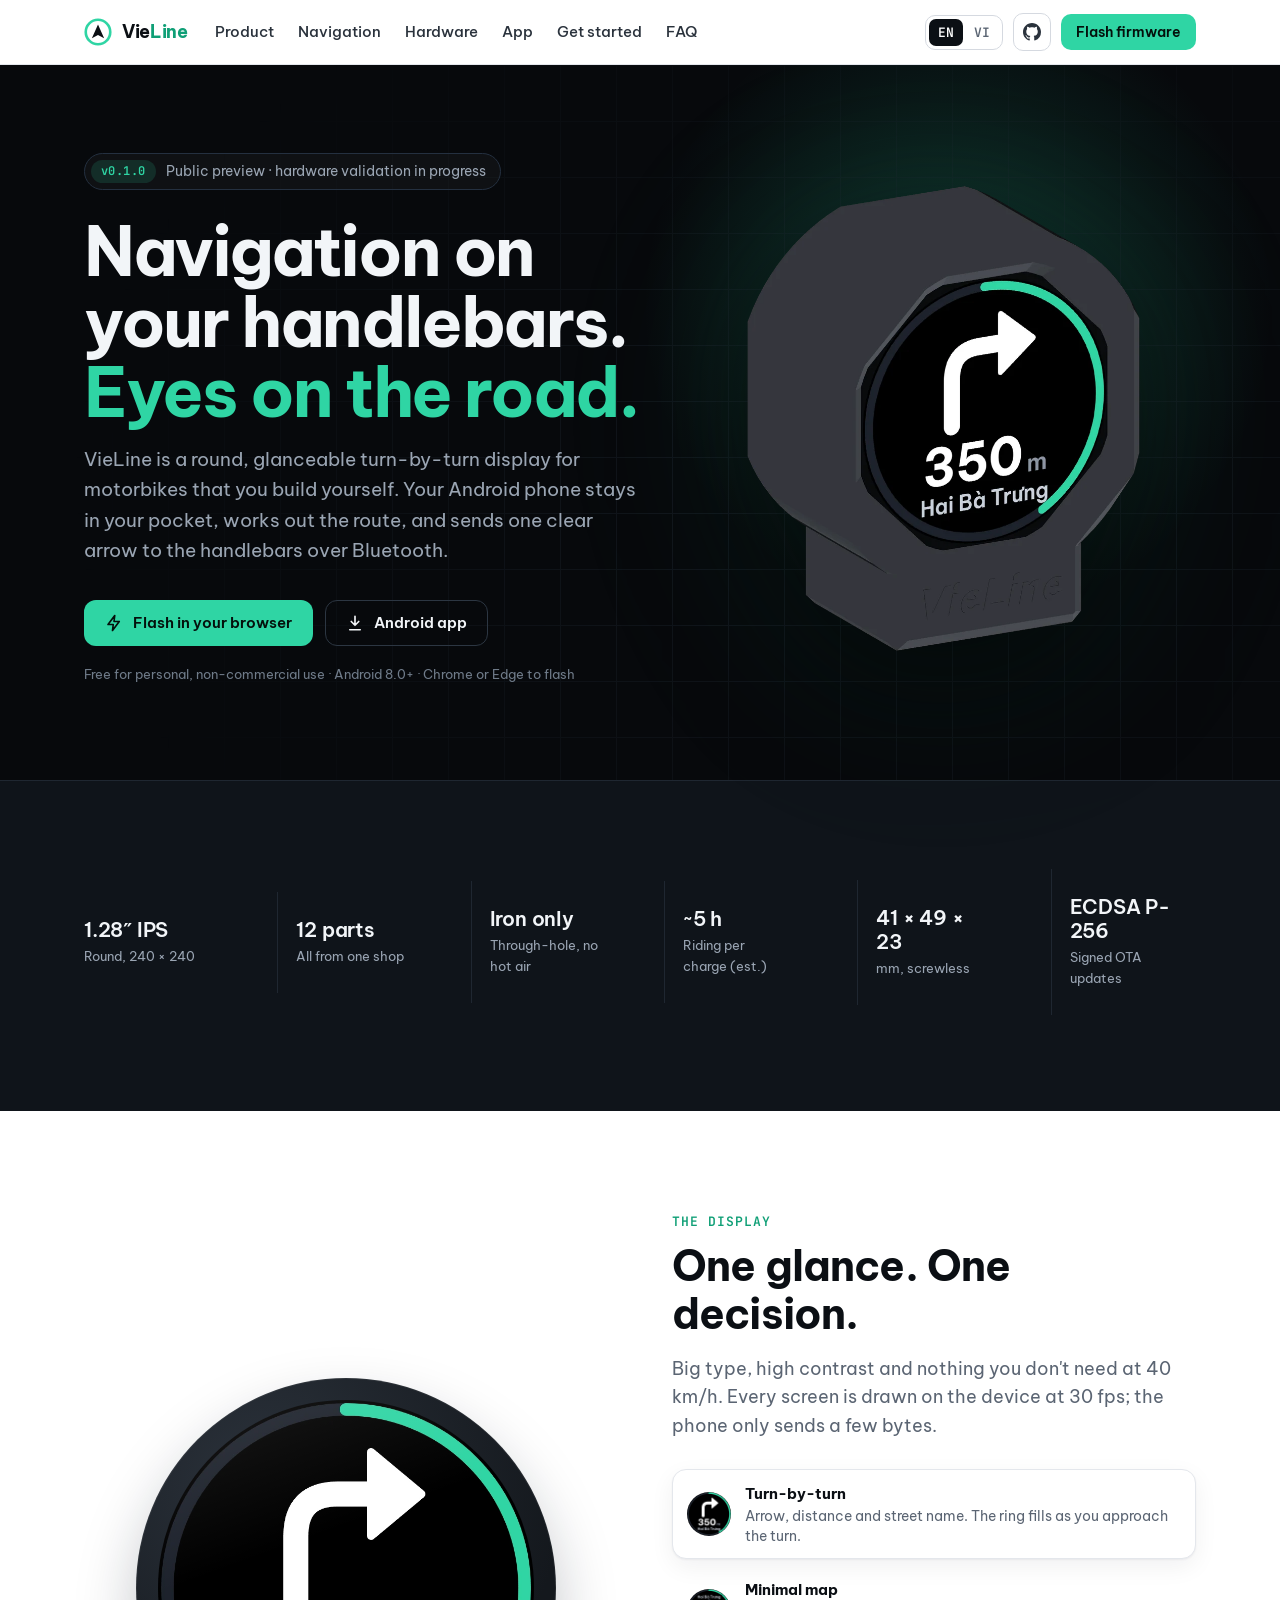
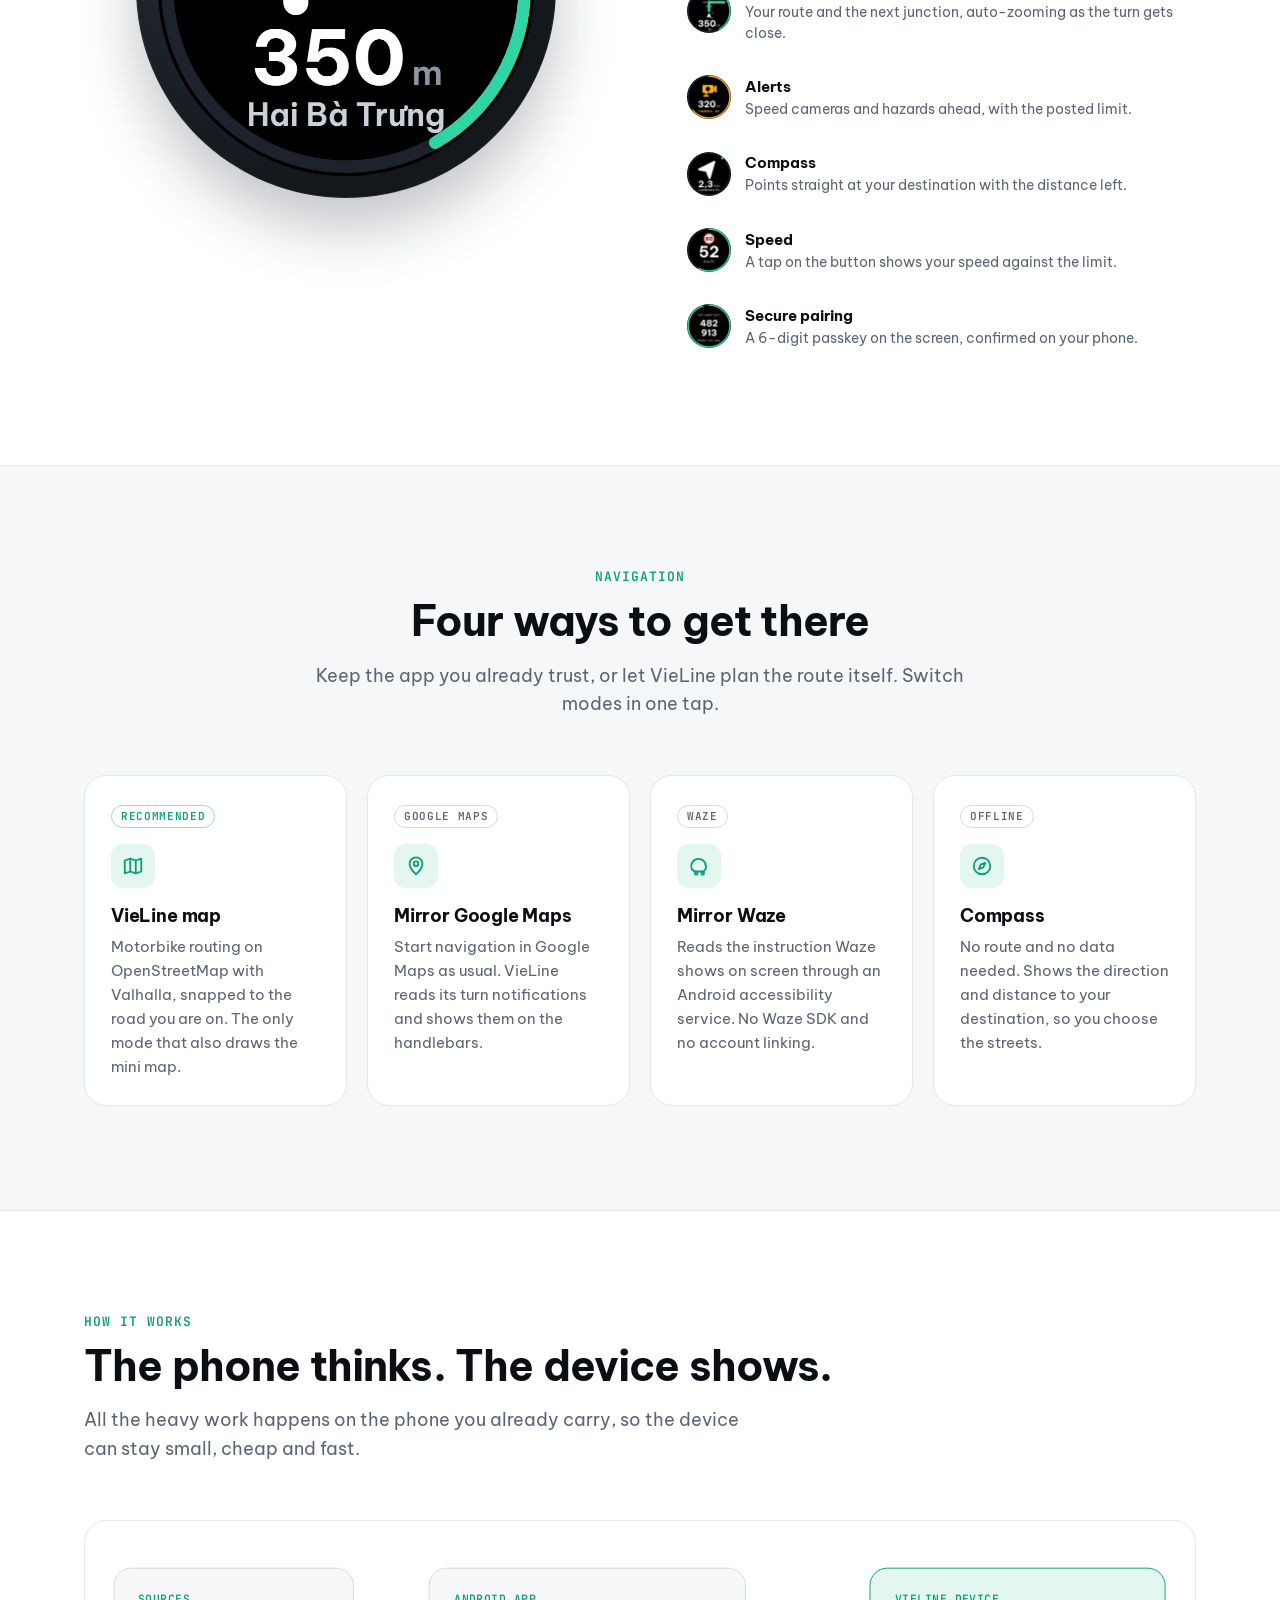
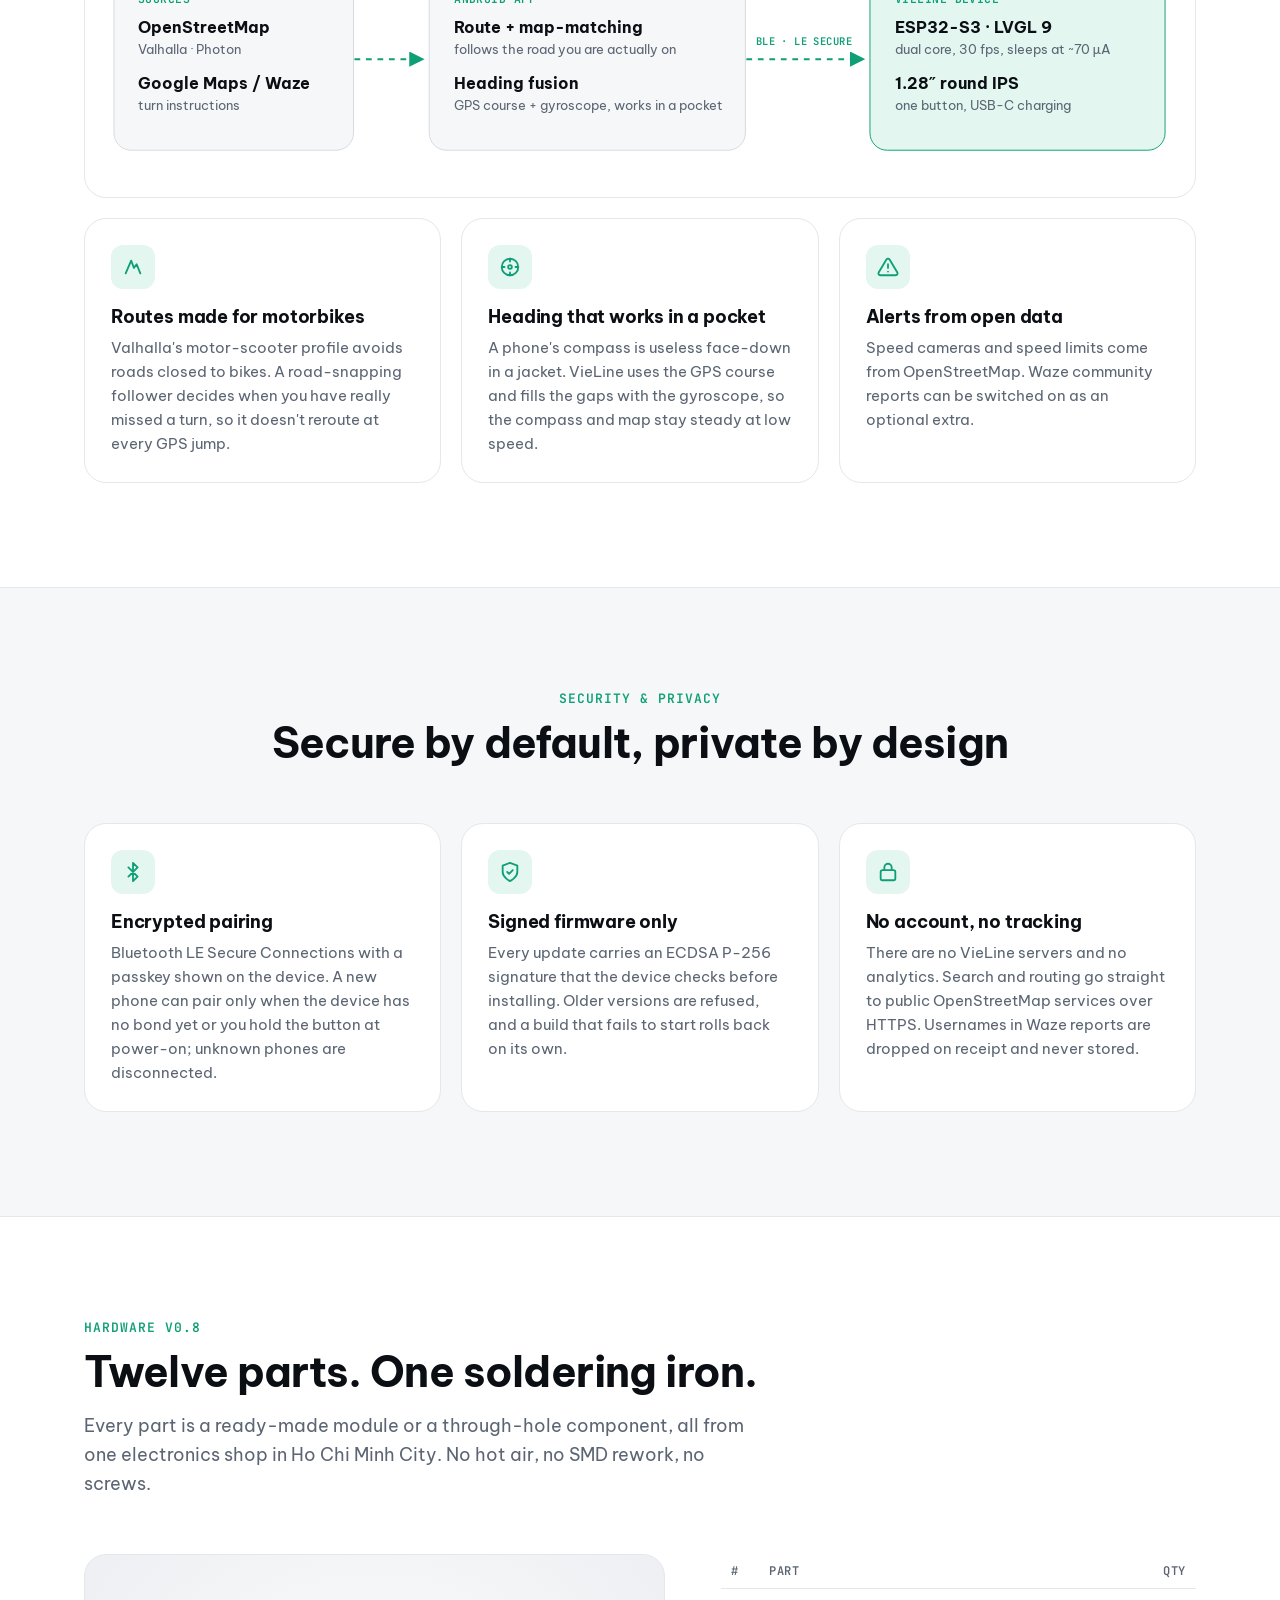
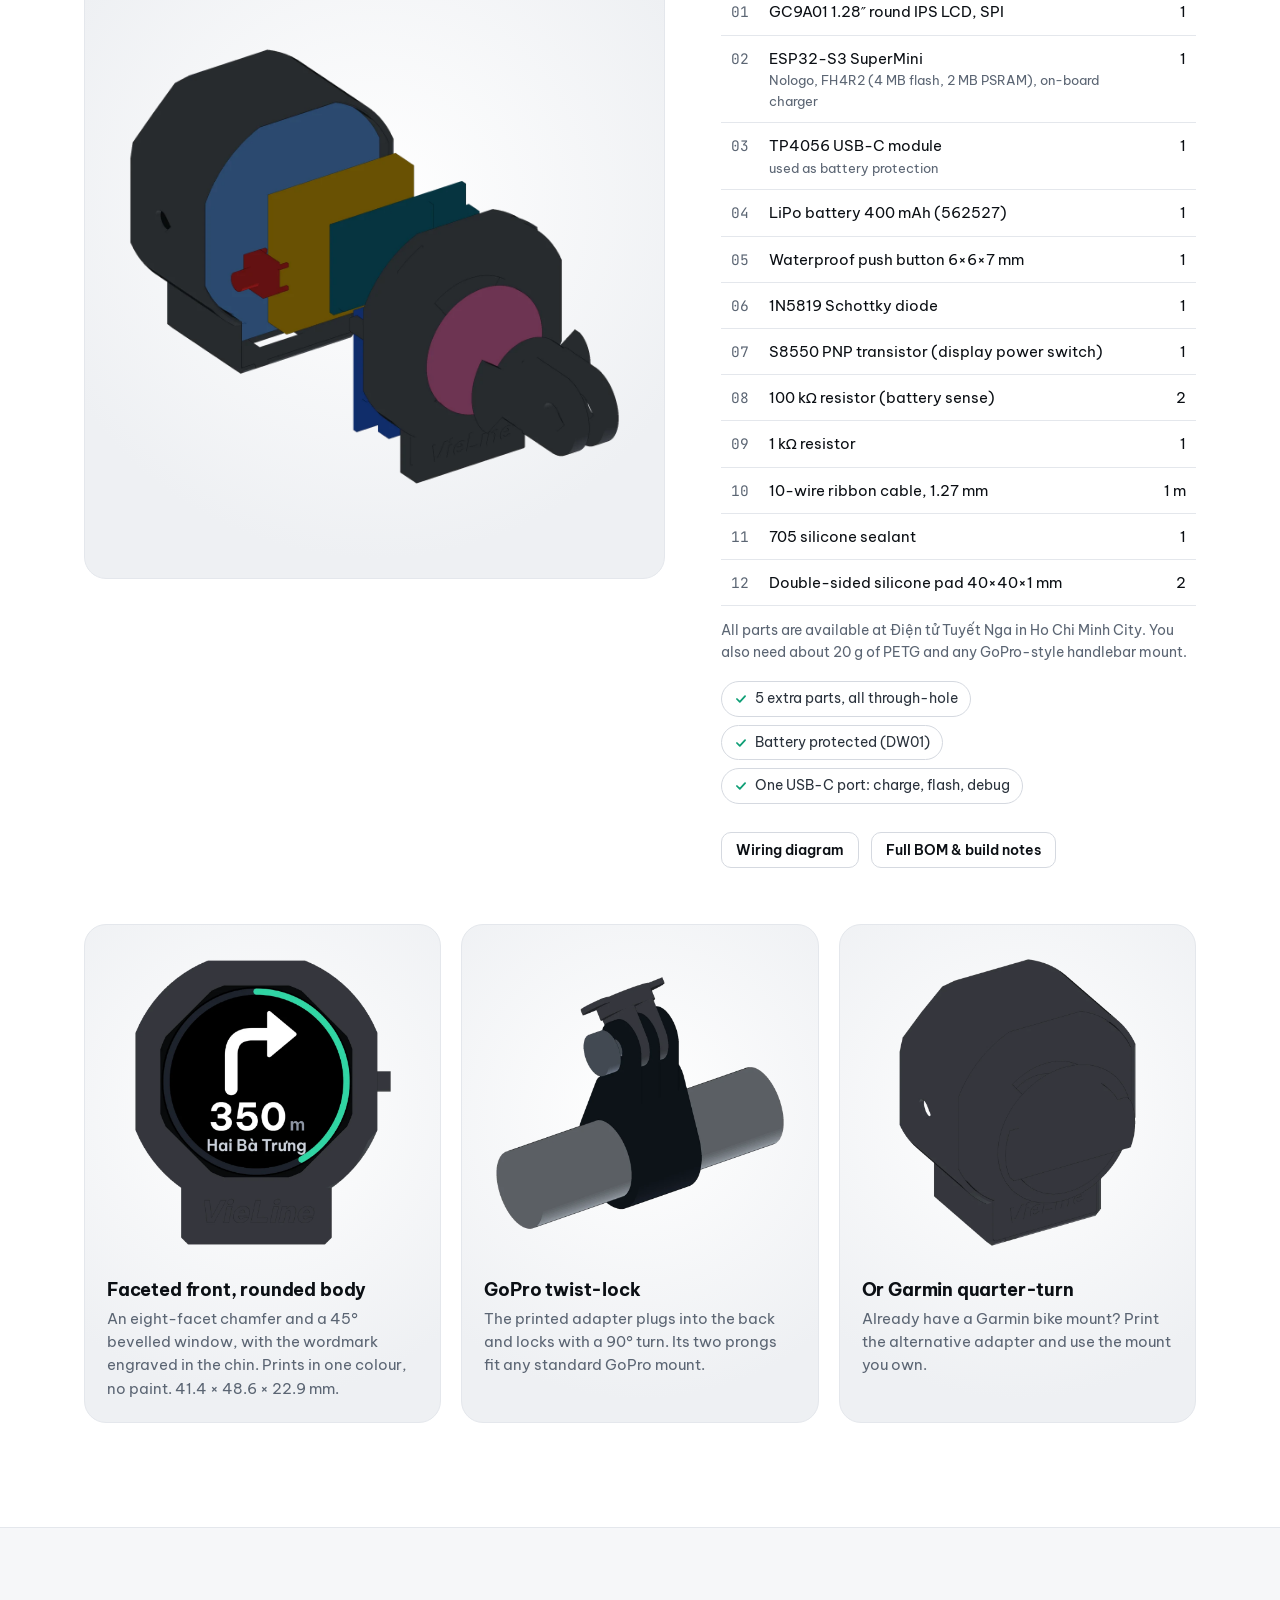
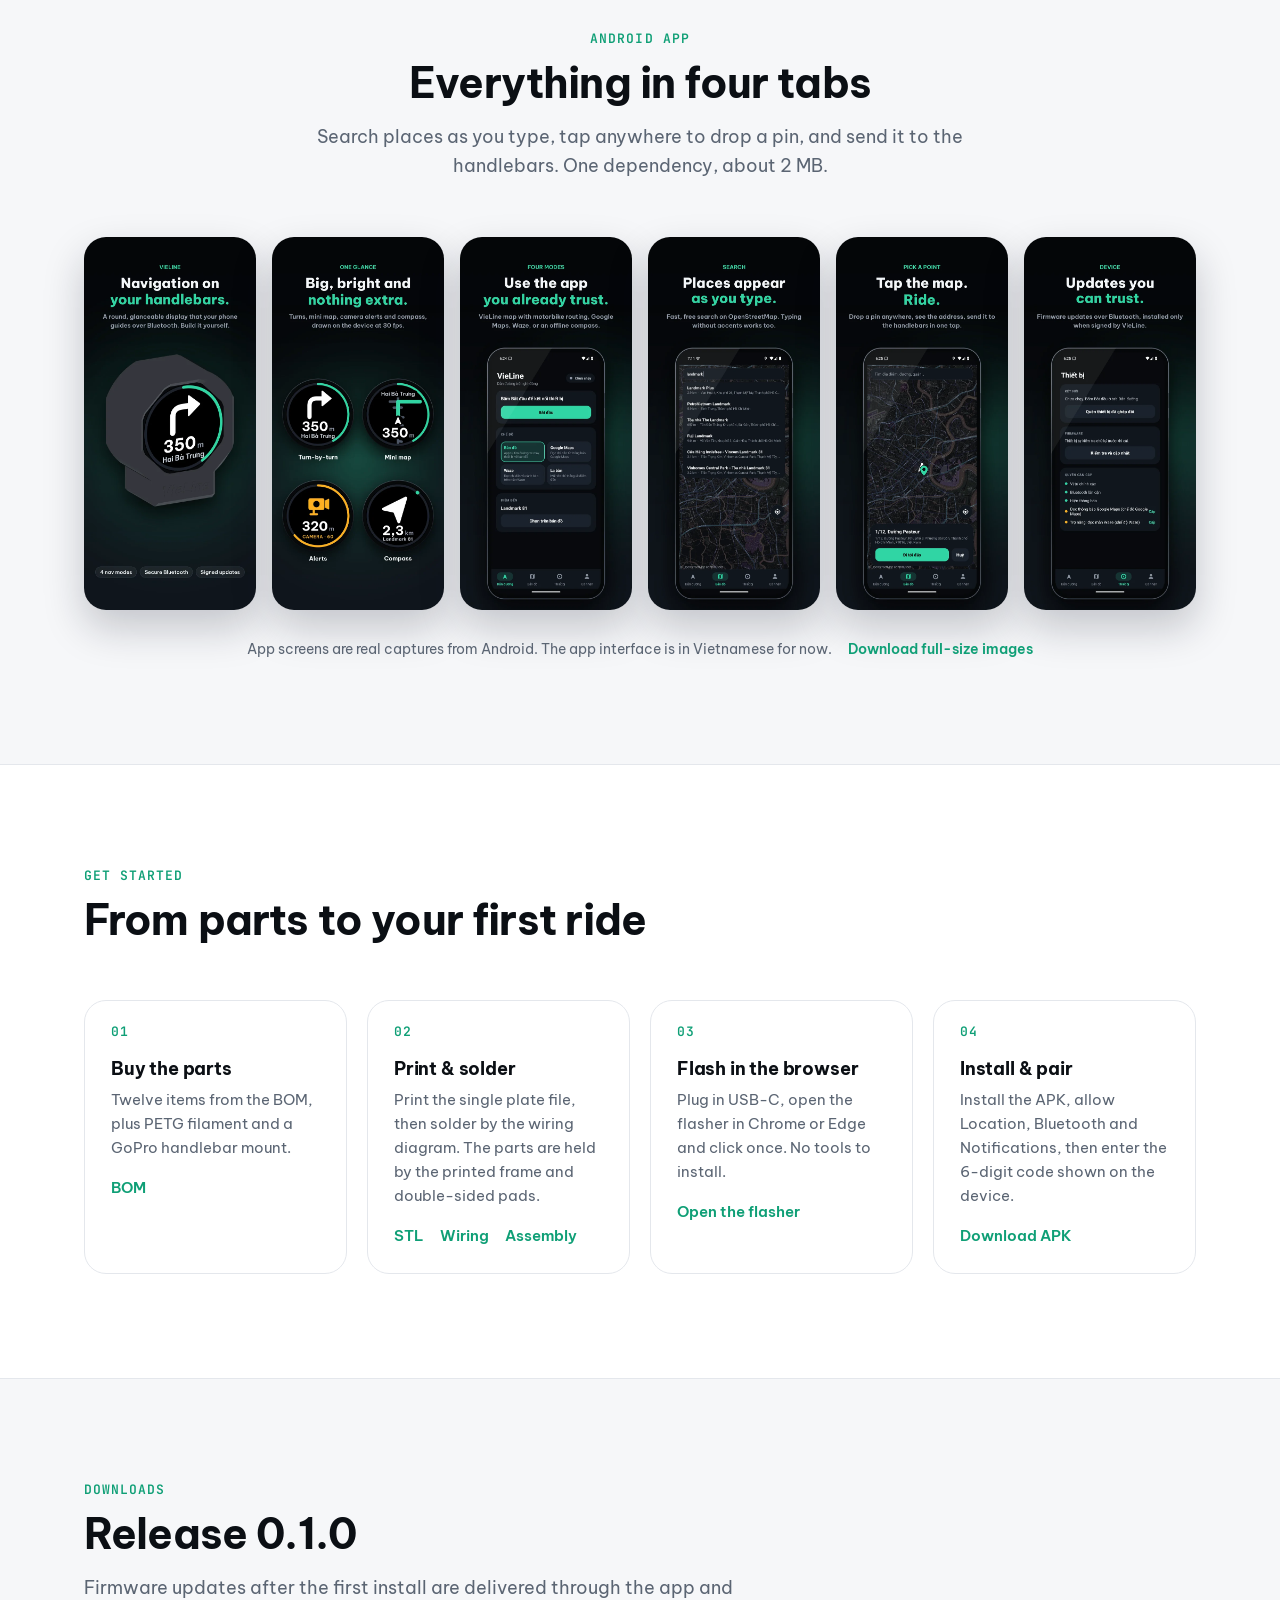
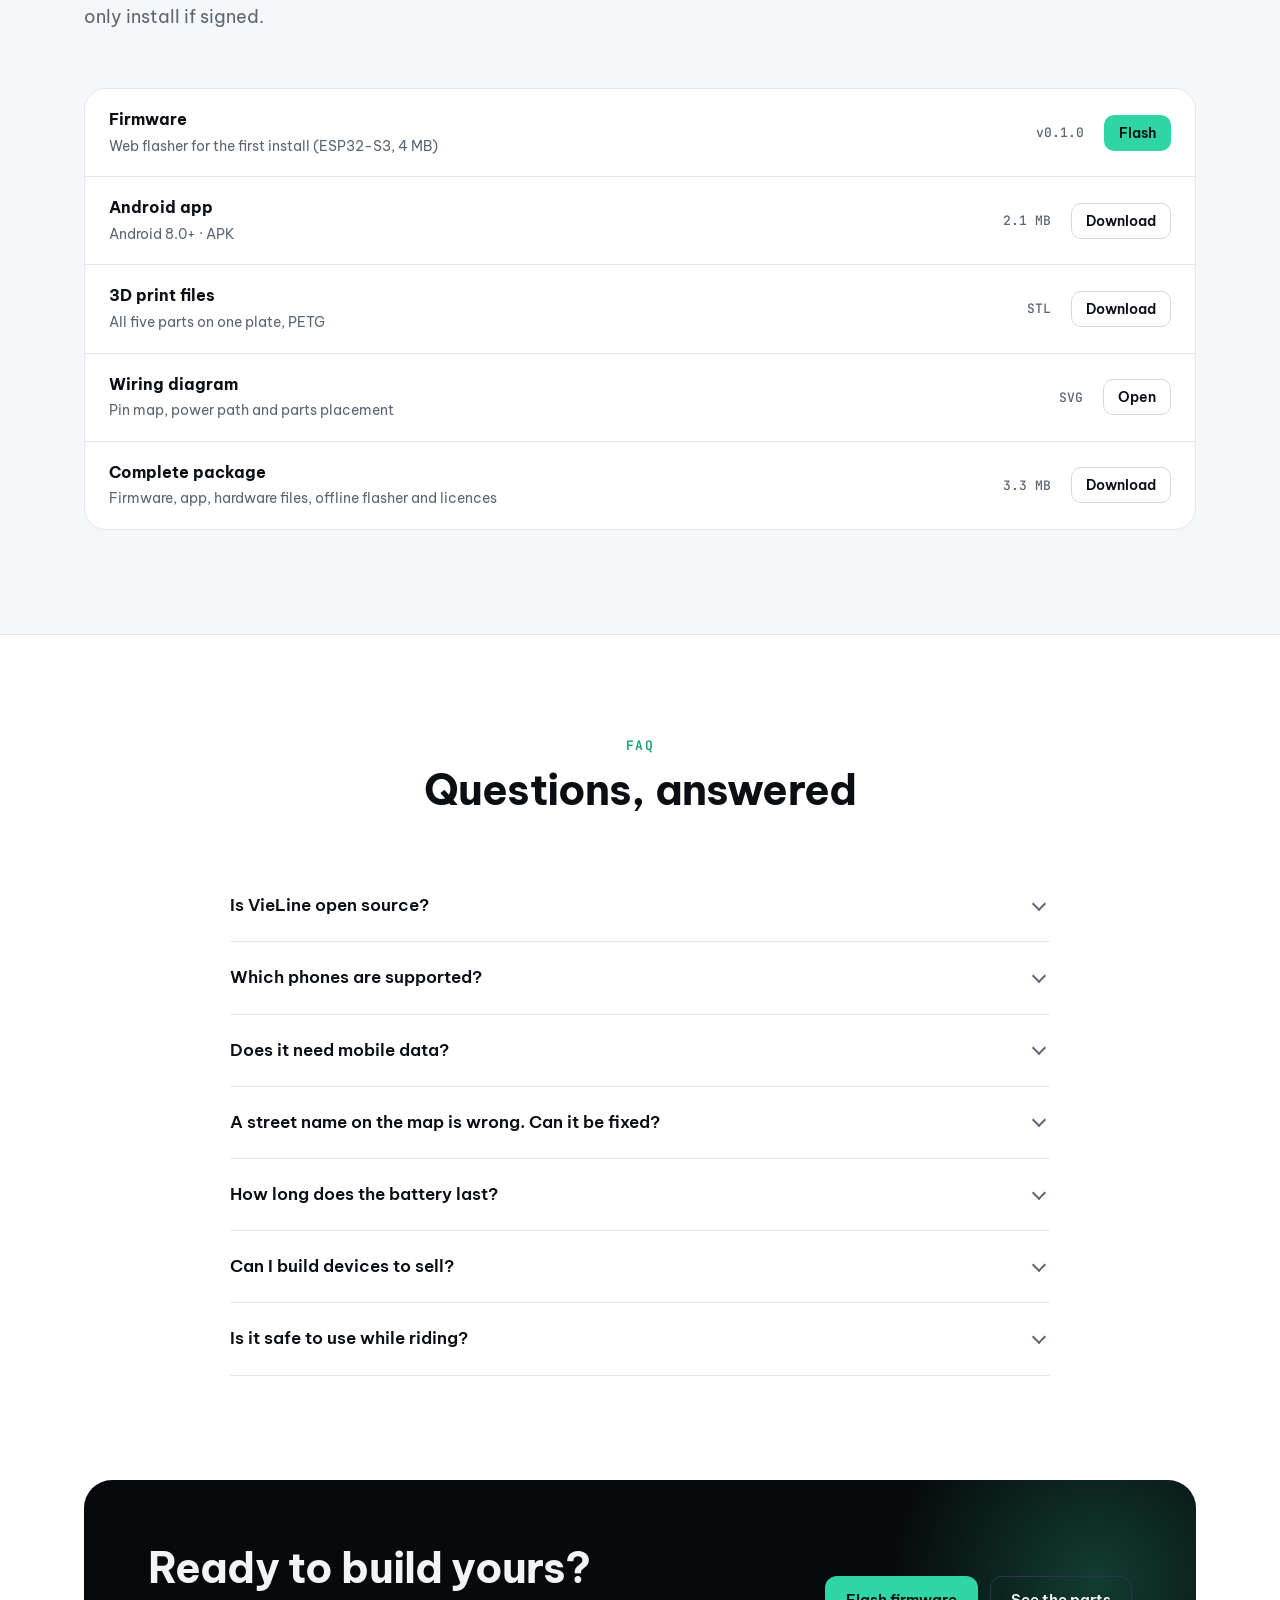
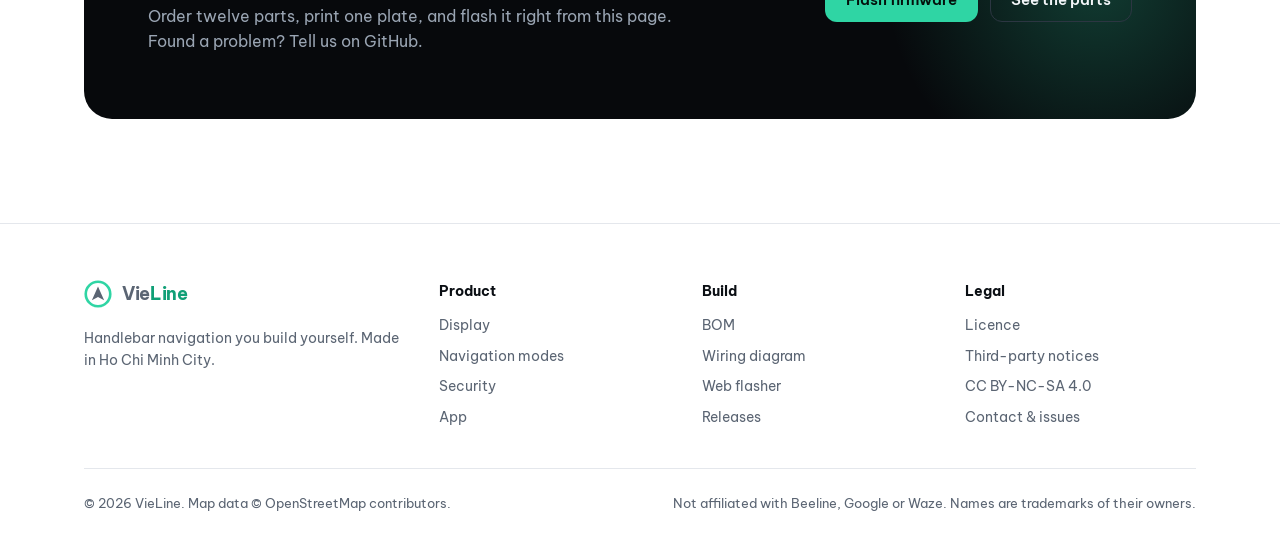
==== index.html @ 0d3ddbc6 "VieLine v0.1.0: project site, web flasher and hardware docs Bilingual (EN/VI) GitHub Pages site, ESP" ====
<!doctype html>
<html lang="en" data-lang="en" class="no-js">
<head>
<meta charset="utf-8">
<meta name="viewport" content="width=device-width, initial-scale=1">
<title>VieLine · Handlebar navigation you build yourself</title>
<meta name="description" content="A round, glanceable turn-by-turn display for motorbikes. Build it from 12 parts, flash it from your browser, pair it with Android.">
<meta name="vl-title-en" content="VieLine · Handlebar navigation you build yourself">
<meta name="vl-title-vi" content="VieLine · Thiết bị dẫn đường gắn ghi-đông tự làm">
<meta name="vl-desc-en" content="A round, glanceable turn-by-turn display for motorbikes. Build it from 12 parts, flash it from your browser, pair it with Android.">
<meta name="vl-desc-vi" content="Màn hình dẫn đường tròn gắn ghi-đông xe máy. Tự làm từ 12 linh kiện, nạp firmware ngay trên trình duyệt, kết nối điện thoại Android.">
<meta name="theme-color" content="#07090c">
<meta property="og:type" content="website">
<meta property="og:title" content="VieLine · Handlebar navigation you build yourself">
<meta property="og:description" content="A round, glanceable turn-by-turn display for motorbikes. 12 parts, browser flashing, Android app.">
<meta property="og:image" content="https://h2n07.github.io/VieLine/assets/img/og.png">
<meta property="og:url" content="https://h2n07.github.io/VieLine/">
<meta name="twitter:card" content="summary_large_image">
<link rel="icon" href="assets/favicon.svg" type="image/svg+xml">
<link rel="preconnect" href="https://fonts.googleapis.com">
<link rel="preconnect" href="https://fonts.gstatic.com" crossorigin>
<link href="https://fonts.googleapis.com/css2?family=Be+Vietnam+Pro:wght@400;500;600;700&family=JetBrains+Mono:wght@500;600&display=swap" rel="stylesheet">
<link rel="stylesheet" href="assets/site.css">
<script>
  // chọn ngôn ngữ trước khi vẽ trang: ?lang= → lựa chọn đã lưu → ngôn ngữ trình duyệt
  (function () {
    var l = new URLSearchParams(location.search).get('lang');
    try { l = l || localStorage.getItem('vl-lang'); } catch (e) {}
    l = l || ((navigator.languages || [navigator.language || 'en'])[0].toLowerCase().indexOf('vi') === 0 ? 'vi' : 'en');
    if (l !== 'vi') l = 'en';
    document.documentElement.dataset.lang = l; document.documentElement.lang = l;
  })();
</script>
</head>
<body>

<header class="nav">
  <div class="wrap">
    <a class="logo" href="#top" aria-label="VieLine">
      <svg viewBox="0 0 32 32" aria-hidden="true"><circle cx="16" cy="16" r="14" fill="none" stroke="#2fd5a4" stroke-width="3"/><path d="M16 7.5 23 23l-7-3.6L9 23z" fill="currentColor"/></svg>
      <span>Vie<b>Line</b></span>
    </a>
    <nav class="nav-links" aria-label="Main">
      <a href="#screens"><span data-l="en">Product</span><span data-l="vi">Sản phẩm</span></a>
      <a href="#modes"><span data-l="en">Navigation</span><span data-l="vi">Dẫn đường</span></a>
      <a href="#hardware"><span data-l="en">Hardware</span><span data-l="vi">Phần cứng</span></a>
      <a href="#app">App</a>
      <a href="#start"><span data-l="en">Get started</span><span data-l="vi">Bắt đầu</span></a>
      <a href="#faq">FAQ</a>
    </nav>
    <div class="nav-right">
      <div class="lang" role="group" aria-label="Language / Ngôn ngữ">
        <button type="button" data-set="en" aria-pressed="true">EN</button>
        <button type="button" data-set="vi" aria-pressed="false">VI</button>
      </div>
      <a class="icon-btn" href="https://github.com/h2n07/VieLine" aria-label="GitHub">
        <svg viewBox="0 0 16 16" fill="currentColor" aria-hidden="true"><path d="M8 0C3.58 0 0 3.58 0 8c0 3.54 2.29 6.53 5.47 7.59.4.07.55-.17.55-.38 0-.19-.01-.82-.01-1.49-2.01.37-2.53-.49-2.69-.94-.09-.23-.48-.94-.82-1.13-.28-.15-.68-.52-.01-.53.63-.01 1.08.58 1.23.82.72 1.21 1.87.87 2.33.66.07-.52.28-.87.51-1.07-1.78-.2-3.64-.89-3.64-3.95 0-.87.31-1.59.82-2.15-.08-.2-.36-1.02.08-2.12 0 0 .67-.21 2.2.82.64-.18 1.32-.27 2-.27.68 0 1.36.09 2 .27 1.53-1.04 2.2-.82 2.2-.82.44 1.1.16 1.92.08 2.12.51.56.82 1.27.82 2.15 0 3.07-1.87 3.75-3.65 3.95.29.25.54.73.54 1.48 0 1.07-.01 1.93-.01 2.2 0 .21.15.46.55.38A8.01 8.01 0 0 0 16 8c0-4.42-3.58-8-8-8Z"/></svg>
      </a>
      <a class="btn btn-primary btn-sm" href="flash/"><span data-l="en">Flash firmware</span><span data-l="vi">Nạp firmware</span></a>
    </div>
  </div>
</header>

<main id="top">

<!-- ================= HERO ================= -->
<section class="hero">
  <div class="wrap">
    <div>
      <div class="pill"><b>v0.1.0</b>
        <span data-l="en">Public preview · hardware validation in progress</span>
        <span data-l="vi">Bản xem trước · đang thử trên phần cứng thật</span>
      </div>
      <h1>
        <span data-l="en">Navigation on your handlebars. <em>Eyes on the road.</em></span>
        <span data-l="vi">Dẫn đường trên ghi-đông. <em>Mắt vẫn nhìn đường.</em></span>
      </h1>
      <p class="lede">
        <span data-l="en">VieLine is a round, glanceable turn-by-turn display for motorbikes that you build yourself. Your Android phone stays in your pocket, works out the route, and sends one clear arrow to the handlebars over Bluetooth.</span>
        <span data-l="vi">VieLine là màn hình dẫn đường tròn gắn ghi-đông xe máy mà bạn tự làm được. Điện thoại Android nằm yên trong túi lo phần tìm đường, rồi gửi lên ghi-đông một mũi tên rõ ràng qua Bluetooth.</span>
      </p>
      <div class="cta">
        <a class="btn btn-primary" href="flash/">
          <svg viewBox="0 0 24 24" fill="none" stroke="currentColor" stroke-width="2.2" stroke-linecap="round" stroke-linejoin="round" aria-hidden="true"><path d="M13 2 4 14h7l-1 8 9-12h-7z"/></svg>
          <span data-l="en">Flash in your browser</span><span data-l="vi">Nạp firmware trên trình duyệt</span>
        </a>
        <a class="btn btn-ghost" href="https://github.com/h2n07/VieLine/releases/download/v0.1.0/VieLine-0.1.0.apk">
          <svg viewBox="0 0 24 24" fill="none" stroke="currentColor" stroke-width="2.2" stroke-linecap="round" stroke-linejoin="round" aria-hidden="true"><path d="M12 3v12m0 0-5-5m5 5 5-5M5 21h14"/></svg>
          <span data-l="en">Android app</span><span data-l="vi">Tải app Android</span>
        </a>
      </div>
      <p class="hero-note">
        <span data-l="en">Free for personal, non-commercial use · Android 8.0+ · Chrome or Edge to flash</span>
        <span data-l="vi">Miễn phí cho cá nhân, phi thương mại · Android 8.0 trở lên · Nạp bằng Chrome hoặc Edge</span>
      </p>
    </div>
    <div class="hero-art">
      <img src="assets/img/hero.webp" width="1000" height="1000" alt="VieLine device showing a right-turn arrow, 350 m, Hai Bà Trưng" fetchpriority="high">
    </div>
  </div>
  <div class="stats">
    <div class="wrap">
      <div class="stat"><div class="v">1.28″ IPS</div><div class="k"><span data-l="en">Round, 240 × 240</span><span data-l="vi">Màn tròn 240 × 240</span></div></div>
      <div class="stat"><div class="v"><span data-l="en">12 parts</span><span data-l="vi">12 linh kiện</span></div><div class="k"><span data-l="en">All from one shop</span><span data-l="vi">Mua ở một cửa hàng</span></div></div>
      <div class="stat"><div class="v"><span data-l="en">Iron only</span><span data-l="vi">Chỉ mỏ hàn</span></div><div class="k"><span data-l="en">Through-hole, no hot air</span><span data-l="vi">Linh kiện chân cắm, không khò</span></div></div>
      <div class="stat"><div class="v">~5 h</div><div class="k"><span data-l="en">Riding per charge (est.)</span><span data-l="vi">Mỗi lần sạc (ước tính)</span></div></div>
      <div class="stat"><div class="v">41 × 49 × 23</div><div class="k"><span data-l="en">mm, screwless</span><span data-l="vi">mm, không ốc vít</span></div></div>
      <div class="stat"><div class="v">ECDSA P-256</div><div class="k"><span data-l="en">Signed OTA updates</span><span data-l="vi">Cập nhật OTA có chữ ký</span></div></div>
    </div>
  </div>
</section>

<!-- ================= SCREENS ================= -->
<section class="section" id="screens">
  <div class="wrap tour">
    <div class="screen-stage reveal">
      <img id="screen-img" src="assets/img/screen-turn.webp" width="720" height="720" alt="Turn-by-turn screen">
    </div>
    <div class="reveal">
      <div class="eyebrow"><span data-l="en">The display</span><span data-l="vi">Màn hình</span></div>
      <h2><span data-l="en">One glance. One decision.</span><span data-l="vi">Liếc một lần là đủ.</span></h2>
      <p class="lede" style="margin-bottom:28px">
        <span data-l="en">Big type, high contrast and nothing you don't need at 40 km/h. Every screen is drawn on the device at 30 fps; the phone only sends a few bytes.</span>
        <span data-l="vi">Chữ to, tương phản cao, không có gì thừa khi đang chạy 40 km/h. Mọi màn được vẽ ngay trên thiết bị ở 30 khung hình/giây, điện thoại chỉ gửi vài byte.</span>
      </p>
      <ul class="screen-list" role="tablist" aria-label="Screens">
        <li><button role="tab" aria-selected="true" data-src="assets/img/screen-turn.webp"><img src="assets/img/screen-turn.webp" alt="" width="44" height="44" loading="lazy">
          <div><b data-l="en">Turn-by-turn</b><b data-l="vi">Chỉ dẫn rẽ</b>
          <span data-l="en">Arrow, distance and street name. The ring fills as you approach the turn.</span>
          <span data-l="vi">Mũi tên, khoảng cách và tên đường. Vòng sáng đầy dần khi tới gần chỗ rẽ.</span></div></button></li>
        <li><button role="tab" aria-selected="false" data-src="assets/img/screen-map.webp"><img src="assets/img/screen-map.webp" alt="" width="44" height="44" loading="lazy">
          <div><b data-l="en">Minimal map</b><b data-l="vi">Bản đồ tối giản</b>
          <span data-l="en">Your route and the next junction, auto-zooming as the turn gets close.</span>
          <span data-l="vi">Tuyến đường và ngã rẽ sắp tới, tự phóng to khi gần chỗ rẽ.</span></div></button></li>
        <li><button role="tab" aria-selected="false" data-src="assets/img/screen-turn_alert.webp"><img src="assets/img/screen-turn_alert.webp" alt="" width="44" height="44" loading="lazy">
          <div><b data-l="en">Alerts</b><b data-l="vi">Cảnh báo</b>
          <span data-l="en">Speed cameras and hazards ahead, with the posted limit.</span>
          <span data-l="vi">Camera tốc độ và nguy hiểm phía trước, kèm giới hạn tốc độ.</span></div></button></li>
        <li><button role="tab" aria-selected="false" data-src="assets/img/screen-compass.webp"><img src="assets/img/screen-compass.webp" alt="" width="44" height="44" loading="lazy">
          <div><b data-l="en">Compass</b><b data-l="vi">La bàn</b>
          <span data-l="en">Points straight at your destination with the distance left.</span>
          <span data-l="vi">Chỉ thẳng về điểm đến, kèm khoảng cách còn lại.</span></div></button></li>
        <li><button role="tab" aria-selected="false" data-src="assets/img/screen-speed.webp"><img src="assets/img/screen-speed.webp" alt="" width="44" height="44" loading="lazy">
          <div><b data-l="en">Speed</b><b data-l="vi">Tốc độ</b>
          <span data-l="en">A tap on the button shows your speed against the limit.</span>
          <span data-l="vi">Bấm nút một lần để xem tốc độ so với biển giới hạn.</span></div></button></li>
        <li><button role="tab" aria-selected="false" data-src="assets/img/screen-pair.webp"><img src="assets/img/screen-pair.webp" alt="" width="44" height="44" loading="lazy">
          <div><b data-l="en">Secure pairing</b><b data-l="vi">Ghép đôi bảo mật</b>
          <span data-l="en">A 6-digit passkey on the screen, confirmed on your phone.</span>
          <span data-l="vi">Mã 6 số hiện trên màn, xác nhận trên điện thoại.</span></div></button></li>
      </ul>
    </div>
  </div>
</section>

<!-- ================= MODES ================= -->
<section class="section alt" id="modes">
  <div class="wrap">
    <div class="head center reveal">
      <div class="eyebrow"><span data-l="en">Navigation</span><span data-l="vi">Dẫn đường</span></div>
      <h2><span data-l="en">Four ways to get there</span><span data-l="vi">Bốn chế độ dẫn đường</span></h2>
      <p class="lede"><span data-l="en">Keep the app you already trust, or let VieLine plan the route itself. Switch modes in one tap.</span>
        <span data-l="vi">Dùng app bạn đã quen, hoặc để VieLine tự tìm đường. Đổi chế độ chỉ một chạm.</span></p>
    </div>
    <div class="grid g4">
      <article class="card reveal">
        <span class="tag on"><span data-l="en">Recommended</span><span data-l="vi">Khuyên dùng</span></span>
        <div class="ico"><svg viewBox="0 0 24 24" fill="none" stroke="currentColor" stroke-width="2" stroke-linecap="round" stroke-linejoin="round"><path d="M9 4 3 6v14l6-2 6 2 6-2V4l-6 2-6-2Z"/><path d="M9 4v14M15 6v14"/></svg></div>
        <h3><span data-l="en">VieLine map</span><span data-l="vi">Bản đồ VieLine</span></h3>
        <p><span data-l="en">Motorbike routing on OpenStreetMap with Valhalla, snapped to the road you are on. The only mode that also draws the mini map.</span>
          <span data-l="vi">Tìm đường cho xe máy trên OpenStreetMap bằng Valhalla, bám đúng con đường bạn đang chạy. Chế độ duy nhất có thêm bản đồ tối giản.</span></p>
      </article>
      <article class="card reveal">
        <span class="tag">Google Maps</span>
        <div class="ico"><svg viewBox="0 0 24 24" fill="none" stroke="currentColor" stroke-width="2" stroke-linecap="round" stroke-linejoin="round"><path d="M12 21s-7-6.2-7-11.5A7 7 0 0 1 19 9.5C19 14.8 12 21 12 21Z"/><circle cx="12" cy="9.5" r="2.5"/></svg></div>
        <h3><span data-l="en">Mirror Google Maps</span><span data-l="vi">Theo Google Maps</span></h3>
        <p><span data-l="en">Start navigation in Google Maps as usual. VieLine reads its turn notifications and shows them on the handlebars.</span>
          <span data-l="vi">Mở Google Maps dẫn đường như bình thường. VieLine đọc thông báo chỉ dẫn và hiện lên ghi-đông.</span></p>
      </article>
      <article class="card reveal">
        <span class="tag">Waze</span>
        <div class="ico"><svg viewBox="0 0 24 24" fill="none" stroke="currentColor" stroke-width="2" stroke-linecap="round" stroke-linejoin="round"><path d="M4 15a8 8 0 1 1 15.5-2.8c.6 2.6-1 5.8-4.5 5.8H9c-2.5 0-4-1.3-5-3Z"/><circle cx="9" cy="20" r="1.5"/><circle cx="16" cy="20" r="1.5"/></svg></div>
        <h3><span data-l="en">Mirror Waze</span><span data-l="vi">Theo Waze</span></h3>
        <p><span data-l="en">Reads the instruction Waze shows on screen through an Android accessibility service. No Waze SDK and no account linking.</span>
          <span data-l="vi">Đọc chỉ dẫn Waze đang hiện trên màn qua dịch vụ trợ năng của Android. Không dùng SDK của Waze, không liên kết tài khoản.</span></p>
      </article>
      <article class="card reveal">
        <span class="tag"><span data-l="en">Offline</span><span data-l="vi">Không cần mạng</span></span>
        <div class="ico"><svg viewBox="0 0 24 24" fill="none" stroke="currentColor" stroke-width="2" stroke-linecap="round" stroke-linejoin="round"><circle cx="12" cy="12" r="9"/><path d="m15.5 8.5-2 5-5 2 2-5z"/></svg></div>
        <h3><span data-l="en">Compass</span><span data-l="vi">La bàn</span></h3>
        <p><span data-l="en">No route and no data needed. Shows the direction and distance to your destination, so you choose the streets.</span>
          <span data-l="vi">Không cần tuyến, không cần mạng. Chỉ hướng và khoảng cách tới điểm đến, bạn tự chọn đường.</span></p>
      </article>
    </div>
  </div>
</section>

<!-- ================= HOW IT WORKS ================= -->
<section class="section" id="how">
  <div class="wrap">
    <div class="head reveal">
      <div class="eyebrow"><span data-l="en">How it works</span><span data-l="vi">Cách hoạt động</span></div>
      <h2><span data-l="en">The phone thinks. The device shows.</span><span data-l="vi">Điện thoại tính toán. Thiết bị hiển thị.</span></h2>
      <p class="lede"><span data-l="en">All the heavy work happens on the phone you already carry, so the device can stay small, cheap and fast.</span>
        <span data-l="vi">Mọi việc nặng chạy trên điện thoại bạn vẫn mang theo, nhờ vậy thiết bị nhỏ, rẻ và phản hồi nhanh.</span></p>
    </div>
    <div class="diagram reveal" role="img" aria-label="Phone sends navigation over encrypted Bluetooth LE to the VieLine device">
      <svg class="d-lg" viewBox="0 0 1100 230" xmlns="http://www.w3.org/2000/svg">
        <defs><marker id="ar" viewBox="0 0 10 10" refX="8" refY="5" markerWidth="8" markerHeight="8" orient="auto"><path class="d-arrow" d="M0 0 10 5 0 10z"/></marker></defs>
        <rect class="d-box" x="1" y="20" width="250" height="190" rx="18"/>
        <text data-l="en" class="d-m" x="26" y="56">SOURCES</text><text data-l="vi" class="d-m" x="26" y="56">NGUỒN DỮ LIỆU</text>
        <text class="d-t" x="26" y="88">OpenStreetMap</text><text class="d-s" x="26" y="110">Valhalla · Photon</text>
        <text class="d-t" x="26" y="146">Google Maps / Waze</text><text data-l="en" class="d-s" x="26" y="168">turn instructions</text><text data-l="vi" class="d-s" x="26" y="168">chỉ dẫn rẽ</text>
        <rect class="d-box" x="330" y="20" width="330" height="190" rx="18"/>
        <text data-l="en" class="d-m" x="356" y="56">ANDROID APP</text><text data-l="vi" class="d-m" x="356" y="56">APP ANDROID</text>
        <text data-l="en" class="d-t" x="356" y="88">Route + map-matching</text><text data-l="vi" class="d-t" x="356" y="88">Tuyến đường + bám đường</text><text data-l="en" class="d-s" x="356" y="110">follows the road you are actually on</text><text data-l="vi" class="d-s" x="356" y="110">bám đúng con đường bạn đang chạy</text>
        <text data-l="en" class="d-t" x="356" y="146">Heading fusion</text><text data-l="vi" class="d-t" x="356" y="146">Kết hợp hướng đi</text><text data-l="en" class="d-s" x="356" y="168">GPS course + gyroscope, works in a pocket</text><text data-l="vi" class="d-s" x="356" y="168">GPS + con quay, đúng cả khi để trong túi</text>
        <rect class="d-acc" x="790" y="20" width="308" height="190" rx="18"/>
        <text data-l="en" class="d-m" x="816" y="56">VIELINE DEVICE</text><text data-l="vi" class="d-m" x="816" y="56">THIẾT BỊ VIELINE</text>
        <text class="d-t" x="816" y="88">ESP32-S3 · LVGL 9</text><text data-l="en" class="d-s" x="816" y="110">dual core, 30 fps, sleeps at ~70 µA</text><text data-l="vi" class="d-s" x="816" y="110">2 nhân, 30 fps, ngủ chỉ ~70 µA</text>
        <text data-l="en" class="d-t" x="816" y="146">1.28″ round IPS</text><text data-l="vi" class="d-t" x="816" y="146">Màn tròn IPS 1.28″</text><text data-l="en" class="d-s" x="816" y="168">one button, USB-C charging</text><text data-l="vi" class="d-s" x="816" y="168">một nút bấm, sạc USB-C</text>
        <path class="d-line" d="M252 115H322" marker-end="url(#ar)"/>
        <path class="d-line" d="M661 115H782" marker-end="url(#ar)"/>
        <text class="d-m" x="721" y="100" text-anchor="middle" style="font-size:11px">BLE · LE SECURE</text>
      </svg>
      <svg class="d-sm" viewBox="0 0 360 560" xmlns="http://www.w3.org/2000/svg">
        <defs><marker id="ar2" viewBox="0 0 10 10" refX="8" refY="5" markerWidth="8" markerHeight="8" orient="auto"><path class="d-arrow" d="M0 0 10 5 0 10z"/></marker></defs>
        <rect class="d-box" x="1" y="1" width="358" height="140" rx="16"/>
        <text data-l="en" class="d-m" x="22" y="34">SOURCES</text><text data-l="vi" class="d-m" x="22" y="34">NGUỒN DỮ LIỆU</text><text class="d-t" x="22" y="66">OpenStreetMap</text><text class="d-s" x="22" y="88">Valhalla · Photon</text><text class="d-t" x="22" y="118">Google Maps / Waze</text>
        <path class="d-line" d="M180 142V184" marker-end="url(#ar2)"/>
        <rect class="d-box" x="1" y="190" width="358" height="150" rx="16"/>
        <text data-l="en" class="d-m" x="22" y="222">ANDROID APP</text><text data-l="vi" class="d-m" x="22" y="222">APP ANDROID</text><text data-l="en" class="d-t" x="22" y="254">Route + map-matching</text><text data-l="vi" class="d-t" x="22" y="254">Tuyến đường + bám đường</text><text data-l="en" class="d-t" x="22" y="290">Heading fusion</text><text data-l="vi" class="d-t" x="22" y="290">Kết hợp hướng đi</text><text data-l="en" class="d-s" x="22" y="312">GPS course + gyroscope</text><text data-l="vi" class="d-s" x="22" y="312">GPS + con quay hồi chuyển</text>
        <path class="d-line" d="M180 341V394" marker-end="url(#ar2)"/><text class="d-m" x="192" y="374">BLE · LE SECURE</text>
        <rect class="d-acc" x="1" y="400" width="358" height="158" rx="16"/>
        <text data-l="en" class="d-m" x="22" y="432">VIELINE DEVICE</text><text data-l="vi" class="d-m" x="22" y="432">THIẾT BỊ VIELINE</text><text class="d-t" x="22" y="464">ESP32-S3 · LVGL 9</text><text data-l="en" class="d-s" x="22" y="486">30 fps, sleeps at ~70 µA</text><text data-l="vi" class="d-s" x="22" y="486">30 fps, ngủ chỉ ~70 µA</text><text data-l="en" class="d-t" x="22" y="522">1.28″ round IPS</text><text data-l="vi" class="d-t" x="22" y="522">Màn tròn IPS 1.28″</text>
      </svg>
    </div>
    <div class="grid g3">
      <article class="card reveal">
        <div class="ico"><svg viewBox="0 0 24 24" fill="none" stroke="currentColor" stroke-width="2" stroke-linecap="round" stroke-linejoin="round"><path d="M4 19 10 5l3 8 3-4 4 10"/></svg></div>
        <h3><span data-l="en">Routes made for motorbikes</span><span data-l="vi">Tuyến đường cho xe máy</span></h3>
        <p><span data-l="en">Valhalla's motor-scooter profile avoids roads closed to bikes. A road-snapping follower decides when you have really missed a turn, so it doesn't reroute at every GPS jump.</span>
          <span data-l="vi">Hồ sơ xe máy của Valhalla tránh đường cấm xe máy. Bộ bám đường chỉ coi là đi sai khi bạn thật sự lệch tuyến, không tìm lại đường mỗi lần GPS nhảy.</span></p>
      </article>
      <article class="card reveal">
        <div class="ico"><svg viewBox="0 0 24 24" fill="none" stroke="currentColor" stroke-width="2" stroke-linecap="round" stroke-linejoin="round"><circle cx="12" cy="12" r="9"/><path d="M12 3v3M12 18v3M3 12h3M18 12h3"/><circle cx="12" cy="12" r="2"/></svg></div>
        <h3><span data-l="en">Heading that works in a pocket</span><span data-l="vi">Hướng đúng cả khi để trong túi</span></h3>
        <p><span data-l="en">A phone's compass is useless face-down in a jacket. VieLine uses the GPS course and fills the gaps with the gyroscope, so the compass and map stay steady at low speed.</span>
          <span data-l="vi">La bàn điện thoại sai khi úp trong túi áo. VieLine lấy hướng di chuyển từ GPS và dùng con quay hồi chuyển bù vào chỗ trống, nên la bàn và bản đồ vẫn ổn định khi chạy chậm.</span></p>
      </article>
      <article class="card reveal">
        <div class="ico"><svg viewBox="0 0 24 24" fill="none" stroke="currentColor" stroke-width="2" stroke-linecap="round" stroke-linejoin="round"><path d="M10.3 3.9 1.8 18a2 2 0 0 0 1.7 3h17a2 2 0 0 0 1.7-3L13.7 3.9a2 2 0 0 0-3.4 0Z"/><path d="M12 9v4M12 17h.01"/></svg></div>
        <h3><span data-l="en">Alerts from open data</span><span data-l="vi">Cảnh báo từ dữ liệu mở</span></h3>
        <p><span data-l="en">Speed cameras and speed limits come from OpenStreetMap. Waze community reports can be switched on as an optional extra.</span>
          <span data-l="vi">Camera tốc độ và giới hạn tốc độ lấy từ OpenStreetMap. Có thể bật thêm báo cáo cộng đồng của Waze nếu muốn.</span></p>
      </article>
    </div>
  </div>
</section>

<!-- ================= SECURITY ================= -->
<section class="section alt" id="security">
  <div class="wrap">
    <div class="head center reveal">
      <div class="eyebrow"><span data-l="en">Security &amp; privacy</span><span data-l="vi">Bảo mật &amp; riêng tư</span></div>
      <h2><span data-l="en">Secure by default, private by design</span><span data-l="vi">Bảo mật sẵn, riêng tư từ thiết kế</span></h2>
    </div>
    <div class="grid g3">
      <article class="card reveal">
        <div class="ico"><svg viewBox="0 0 24 24" fill="none" stroke="currentColor" stroke-width="2" stroke-linecap="round" stroke-linejoin="round"><path d="m7 7 10 10-5 5V2l5 5L7 17"/></svg></div>
        <h3><span data-l="en">Encrypted pairing</span><span data-l="vi">Ghép đôi mã hoá</span></h3>
        <p><span data-l="en">Bluetooth LE Secure Connections with a passkey shown on the device. A new phone can pair only when the device has no bond yet or you hold the button at power-on; unknown phones are disconnected.</span>
          <span data-l="vi">Bluetooth LE Secure Connections với mã hiện trên thiết bị. Điện thoại mới chỉ ghép được khi thiết bị chưa có liên kết, hoặc khi bạn giữ nút lúc bật máy. Điện thoại lạ bị ngắt kết nối.</span></p>
      </article>
      <article class="card reveal">
        <div class="ico"><svg viewBox="0 0 24 24" fill="none" stroke="currentColor" stroke-width="2" stroke-linecap="round" stroke-linejoin="round"><path d="M12 22s8-4 8-10V5l-8-3-8 3v7c0 6 8 10 8 10Z"/><path d="m9 12 2 2 4-4"/></svg></div>
        <h3><span data-l="en">Signed firmware only</span><span data-l="vi">Chỉ nhận firmware có chữ ký</span></h3>
        <p><span data-l="en">Every update carries an ECDSA P-256 signature that the device checks before installing. Older versions are refused, and a build that fails to start rolls back on its own.</span>
          <span data-l="vi">Mỗi bản cập nhật có chữ ký ECDSA P-256, thiết bị kiểm tra trước khi cài. Bản cũ hơn bị từ chối, bản lỗi không khởi động được sẽ tự quay về bản trước.</span></p>
      </article>
      <article class="card reveal">
        <div class="ico"><svg viewBox="0 0 24 24" fill="none" stroke="currentColor" stroke-width="2" stroke-linecap="round" stroke-linejoin="round"><rect x="4" y="10" width="16" height="11" rx="2"/><path d="M8 10V7a4 4 0 0 1 8 0v3"/></svg></div>
        <h3><span data-l="en">No account, no tracking</span><span data-l="vi">Không tài khoản, không theo dõi</span></h3>
        <p><span data-l="en">There are no VieLine servers and no analytics. Search and routing go straight to public OpenStreetMap services over HTTPS. Usernames in Waze reports are dropped on receipt and never stored.</span>
          <span data-l="vi">Không có máy chủ VieLine, không thu thập số liệu. Tìm kiếm và tìm đường gửi thẳng tới dịch vụ OpenStreetMap công khai qua HTTPS. Tên người dùng trong báo cáo Waze bị bỏ ngay khi nhận, không lưu lại.</span></p>
      </article>
    </div>
  </div>
</section>

<!-- ================= HARDWARE ================= -->
<section class="section" id="hardware">
  <div class="wrap">
    <div class="head reveal">
      <div class="eyebrow"><span data-l="en">Hardware v0.8</span><span data-l="vi">Phần cứng v0.8</span></div>
      <h2><span data-l="en">Twelve parts. One soldering iron.</span><span data-l="vi">12 linh kiện. Một cây mỏ hàn.</span></h2>
      <p class="lede"><span data-l="en">Every part is a ready-made module or a through-hole component, all from one electronics shop in Ho Chi Minh City. No hot air, no SMD rework, no screws.</span>
        <span data-l="vi">Mọi linh kiện là mạch làm sẵn hoặc linh kiện chân cắm, mua hết ở một cửa hàng điện tử tại TP.HCM. Không cần máy khò, không phải hàn linh kiện dán, không có ốc vít.</span></p>
    </div>
    <div class="hw">
      <div class="hw-art reveal"><img src="assets/img/exploded.webp" width="1200" height="1300" loading="lazy" alt="Exploded view: front shell, display, frame, battery, ESP32-S3, TP4056, back cover and mount"></div>
      <div class="reveal">
        <table class="bom">
          <thead><tr><th>#</th><th><span data-l="en">Part</span><span data-l="vi">Linh kiện</span></th><th><span data-l="en">Qty</span><span data-l="vi">SL</span></th></tr></thead>
          <tbody>
            <tr><td>01</td><td><span data-l="en">GC9A01 1.28″ round IPS LCD, SPI</span><span data-l="vi">Màn LCD tròn GC9A01 1.28″ IPS, SPI</span></td><td>1</td></tr>
            <tr><td>02</td><td>ESP32-S3 SuperMini <small><span data-l="en">Nologo, FH4R2 (4 MB flash, 2 MB PSRAM), on-board charger</span><span data-l="vi">Nologo, FH4R2 (4 MB flash, 2 MB PSRAM), có chip sạc</span></small></td><td>1</td></tr>
            <tr><td>03</td><td><span data-l="en">TP4056 USB-C module</span><span data-l="vi">Mạch TP4056 Type-C</span><small><span data-l="en">used as battery protection</span><span data-l="vi">chỉ dùng làm mạch bảo vệ pin</span></small></td><td>1</td></tr>
            <tr><td>04</td><td><span data-l="en">LiPo battery 400 mAh (562527)</span><span data-l="vi">Pin LiPo 400 mAh (562527)</span></td><td>1</td></tr>
            <tr><td>05</td><td><span data-l="en">Waterproof push button 6×6×7 mm</span><span data-l="vi">Nút nhấn chống nước 6×6×7 mm</span></td><td>1</td></tr>
            <tr><td>06</td><td><span data-l="en">1N5819 Schottky diode</span><span data-l="vi">Diode Schottky 1N5819</span></td><td>1</td></tr>
            <tr><td>07</td><td><span data-l="en">S8550 PNP transistor (display power switch)</span><span data-l="vi">Transistor PNP S8550 (công tắc nguồn màn)</span></td><td>1</td></tr>
            <tr><td>08</td><td><span data-l="en">100 kΩ resistor (battery sense)</span><span data-l="vi">Điện trở 100 kΩ (đo pin)</span></td><td>2</td></tr>
            <tr><td>09</td><td><span data-l="en">1 kΩ resistor</span><span data-l="vi">Điện trở 1 kΩ</span></td><td>1</td></tr>
            <tr><td>10</td><td><span data-l="en">10-wire ribbon cable, 1.27 mm</span><span data-l="vi">Dây bẹ 10 sợi 1,27 mm</span></td><td>1 m</td></tr>
            <tr><td>11</td><td><span data-l="en">705 silicone sealant</span><span data-l="vi">Keo silicone 705</span></td><td>1</td></tr>
            <tr><td>12</td><td><span data-l="en">Double-sided silicone pad 40×40×1 mm</span><span data-l="vi">Tấm silicone 2 mặt 40×40×1 mm</span></td><td>2</td></tr>
          </tbody>
                  </table>
        <p class="note"><span data-l="en">All parts are available at Điện tử Tuyết Nga in Ho Chi Minh City. You also need about 20 g of PETG and any GoPro-style handlebar mount.</span>
          <span data-l="vi">Mua đủ ở Điện tử Tuyết Nga (TP.HCM). Cần thêm khoảng 20 g nhựa PETG và một đế kẹp ghi-đông kiểu GoPro.</span></p>
        <div class="chips">
          <span class="chip"><svg viewBox="0 0 24 24" fill="none" stroke="currentColor" stroke-width="3" stroke-linecap="round" stroke-linejoin="round"><path d="M5 12l5 5 9-10"/></svg><span data-l="en">5 extra parts, all through-hole</span><span data-l="vi">Chỉ 5 linh kiện phụ, đều chân cắm</span></span>
          <span class="chip"><svg viewBox="0 0 24 24" fill="none" stroke="currentColor" stroke-width="3" stroke-linecap="round" stroke-linejoin="round"><path d="M5 12l5 5 9-10"/></svg><span data-l="en">Battery protected (DW01)</span><span data-l="vi">Pin có mạch bảo vệ (DW01)</span></span>
          <span class="chip"><svg viewBox="0 0 24 24" fill="none" stroke="currentColor" stroke-width="3" stroke-linecap="round" stroke-linejoin="round"><path d="M5 12l5 5 9-10"/></svg><span data-l="en">One USB-C port: charge, flash, debug</span><span data-l="vi">Một cổng USB-C: sạc, nạp, xem log</span></span>
        </div>
        <div class="cta" style="display:flex;gap:12px;flex-wrap:wrap;margin-top:28px">
          <a class="btn btn-ghost btn-sm" href="hardware/wiring.svg"><span data-l="en">Wiring diagram</span><span data-l="vi">Sơ đồ đấu nối</span></a>
          <a class="btn btn-ghost btn-sm" href="https://github.com/h2n07/VieLine/tree/main/hardware"><span data-l="en">Full BOM &amp; build notes</span><span data-l="vi">BOM đầy đủ &amp; ghi chú lắp</span></a>
        </div>
      </div>
    </div>

    <div class="grid g3" style="margin-top:56px">
      <figure class="shot reveal"><img src="assets/img/front.webp" width="900" height="1000" loading="lazy" alt="Front view">
        <figcaption><h3><span data-l="en">Faceted front, rounded body</span><span data-l="vi">Mặt trước vát cạnh, thân bo tròn</span></h3>
          <p><span data-l="en">An eight-facet chamfer and a 45° bevelled window, with the wordmark engraved in the chin. Prints in one colour, no paint. 41.4 × 48.6 × 22.9 mm.</span>
            <span data-l="vi">Vành vát 8 mặt, lỗ nhìn vát 45°, chữ VieLine khắc nổi ở cằm. In một màu, không cần sơn. 41,4 × 48,6 × 22,9 mm.</span></p></figcaption></figure>
      <figure class="shot reveal"><img src="assets/img/gopro.webp" width="1000" height="900" loading="lazy" alt="GoPro twist-lock adapter">
        <figcaption><h3><span data-l="en">GoPro twist-lock</span><span data-l="vi">Ngàm GoPro xoay khoá</span></h3>
          <p><span data-l="en">The printed adapter plugs into the back and locks with a 90° turn. Its two prongs fit any standard GoPro mount.</span>
            <span data-l="vi">Ngàm in 3D cắm vào lưng thiết bị, xoay 90° là khoá. Hai chấu GoPro tiêu chuẩn bắt vào mọi đế GoPro.</span></p></figcaption></figure>
      <figure class="shot reveal"><img src="assets/img/garmin.webp" width="1000" height="1000" loading="lazy" alt="Garmin quarter-turn adapter">
        <figcaption><h3><span data-l="en">Or Garmin quarter-turn</span><span data-l="vi">Hoặc ngàm Garmin</span></h3>
          <p><span data-l="en">Already have a Garmin bike mount? Print the alternative adapter and use the mount you own.</span>
            <span data-l="vi">Đã có đế Garmin trên xe? In bản ngàm Garmin và dùng luôn đế sẵn có.</span></p></figcaption></figure>
    </div>
  </div>
</section>

<!-- ================= APP ================= -->
<section class="section alt" id="app">
  <div class="wrap">
    <div class="head center reveal">
      <div class="eyebrow">Android app</div>
      <h2><span data-l="en">Everything in four tabs</span><span data-l="vi">Mọi thứ trong bốn tab</span></h2>
      <p class="lede"><span data-l="en">Search places as you type, tap anywhere to drop a pin, and send it to the handlebars. One dependency, about 2 MB.</span>
        <span data-l="vi">Gõ tới đâu gợi ý tới đó, chạm bất kỳ đâu để thả ghim, rồi gửi lên ghi-đông. Một thư viện duy nhất, khoảng 2 MB.</span></p>
    </div>
    <div class="store reveal" data-l="en">
      <a href="assets/img/store/en-01-hero.webp" class="store-shot"><img src="assets/img/store/en-01-hero.webp" width="645" height="1398" loading="lazy" alt="VieLine"></a>
      <a href="assets/img/store/en-02-screens.webp" class="store-shot"><img src="assets/img/store/en-02-screens.webp" width="645" height="1398" loading="lazy" alt="Device screens"></a>
      <a href="assets/img/store/en-03-modes.webp" class="store-shot"><img src="assets/img/store/en-03-modes.webp" width="645" height="1398" loading="lazy" alt="Navigation modes"></a>
      <a href="assets/img/store/en-04-search.webp" class="store-shot"><img src="assets/img/store/en-04-search.webp" width="645" height="1398" loading="lazy" alt="Place search"></a>
      <a href="assets/img/store/en-05-pick.webp" class="store-shot"><img src="assets/img/store/en-05-pick.webp" width="645" height="1398" loading="lazy" alt="Pick a destination"></a>
      <a href="assets/img/store/en-06-device.webp" class="store-shot"><img src="assets/img/store/en-06-device.webp" width="645" height="1398" loading="lazy" alt="Device and updates"></a>
    </div>
    <div class="store reveal" data-l="vi">
      <a href="assets/img/store/vi-01-hero.webp" class="store-shot"><img src="assets/img/store/vi-01-hero.webp" width="645" height="1398" loading="lazy" alt="VieLine"></a>
      <a href="assets/img/store/vi-02-screens.webp" class="store-shot"><img src="assets/img/store/vi-02-screens.webp" width="645" height="1398" loading="lazy" alt="Màn hình thiết bị"></a>
      <a href="assets/img/store/vi-03-modes.webp" class="store-shot"><img src="assets/img/store/vi-03-modes.webp" width="645" height="1398" loading="lazy" alt="Chế độ dẫn đường"></a>
      <a href="assets/img/store/vi-04-search.webp" class="store-shot"><img src="assets/img/store/vi-04-search.webp" width="645" height="1398" loading="lazy" alt="Tìm địa điểm"></a>
      <a href="assets/img/store/vi-05-pick.webp" class="store-shot"><img src="assets/img/store/vi-05-pick.webp" width="645" height="1398" loading="lazy" alt="Chọn điểm đến"></a>
      <a href="assets/img/store/vi-06-device.webp" class="store-shot"><img src="assets/img/store/vi-06-device.webp" width="645" height="1398" loading="lazy" alt="Thiết bị và cập nhật"></a>
    </div>
    <p class="store-note"><span data-l="en">App screens are real captures from Android. The app interface is in Vietnamese for now.</span><span data-l="vi">Màn hình app là ảnh chụp thật trên Android.</span>
      <a href="https://github.com/h2n07/VieLine/releases/download/v0.1.0/VieLine_0.1.0_images.zip"><span data-l="en">Download full-size images</span><span data-l="vi">Tải ảnh độ phân giải gốc</span></a></p>
  </div>
</section>

<!-- ================= GET STARTED ================= -->
<section class="section" id="start">
  <div class="wrap">
    <div class="head reveal">
      <div class="eyebrow"><span data-l="en">Get started</span><span data-l="vi">Bắt đầu</span></div>
      <h2><span data-l="en">From parts to your first ride</span><span data-l="vi">Từ linh kiện tới chuyến đi đầu tiên</span></h2>
    </div>
    <div class="grid g4 steps">
      <article class="card step reveal">
        <h3><span data-l="en">Buy the parts</span><span data-l="vi">Mua linh kiện</span></h3>
        <p><span data-l="en">Twelve items from the BOM, plus PETG filament and a GoPro handlebar mount.</span>
          <span data-l="vi">12 món trong BOM, thêm nhựa PETG và đế kẹp ghi-đông GoPro.</span></p>
        <div class="links"><a href="#hardware">BOM</a></div>
      </article>
      <article class="card step reveal">
        <h3><span data-l="en">Print &amp; solder</span><span data-l="vi">In vỏ &amp; hàn</span></h3>
        <p><span data-l="en">Print the single plate file, then solder by the wiring diagram. The parts are held by the printed frame and double-sided pads.</span>
          <span data-l="vi">In một file bàn in duy nhất, rồi hàn theo sơ đồ. Linh kiện được giữ bằng khung in và tấm dán 2 mặt.</span></p>
        <div class="links"><a href="hardware/enclosure/stl/vieline_v0.8_ban_in_day_du.stl">STL</a><a href="hardware/wiring.svg"><span data-l="en">Wiring</span><span data-l="vi">Sơ đồ</span></a><a href="https://github.com/h2n07/VieLine/tree/main/hardware/enclosure"><span data-l="en">Assembly</span><span data-l="vi">Lắp ráp</span></a></div>
      </article>
      <article class="card step reveal">
        <h3><span data-l="en">Flash in the browser</span><span data-l="vi">Nạp trên trình duyệt</span></h3>
        <p><span data-l="en">Plug in USB-C, open the flasher in Chrome or Edge and click once. No tools to install.</span>
          <span data-l="vi">Cắm cáp USB-C, mở trang nạp bằng Chrome hoặc Edge và bấm một lần. Không cần cài gì.</span></p>
        <div class="links"><a href="flash/"><span data-l="en">Open the flasher</span><span data-l="vi">Mở trang nạp</span></a></div>
      </article>
      <article class="card step reveal">
        <h3><span data-l="en">Install &amp; pair</span><span data-l="vi">Cài app &amp; ghép đôi</span></h3>
        <p><span data-l="en">Install the APK, allow Location, Bluetooth and Notifications, then enter the 6-digit code shown on the device.</span>
          <span data-l="vi">Cài APK, cấp quyền Vị trí, Bluetooth và Thông báo, rồi nhập mã 6 số hiện trên thiết bị.</span></p>
        <div class="links"><a href="https://github.com/h2n07/VieLine/releases/download/v0.1.0/VieLine-0.1.0.apk"><span data-l="en">Download APK</span><span data-l="vi">Tải APK</span></a></div>
      </article>
    </div>
  </div>
</section>

<!-- ================= DOWNLOADS ================= -->
<section class="section alt" id="downloads">
  <div class="wrap">
    <div class="head reveal">
      <div class="eyebrow"><span data-l="en">Downloads</span><span data-l="vi">Tải về</span></div>
      <h2><span data-l="en">Release 0.1.0</span><span data-l="vi">Phiên bản 0.1.0</span></h2>
      <p class="lede"><span data-l="en">Firmware updates after the first install are delivered through the app and only install if signed.</span>
        <span data-l="vi">Sau lần nạp đầu, firmware được cập nhật qua app và chỉ cài khi có chữ ký hợp lệ.</span></p>
    </div>
    <div class="dl reveal">
      <div class="dl-row"><div><b><span data-l="en">Firmware</span><span data-l="vi">Firmware</span></b><span><span data-l="en">Web flasher for the first install (ESP32-S3, 4 MB)</span><span data-l="vi">Trang nạp cho lần cài đầu (ESP32-S3, 4 MB)</span></span></div>
        <span class="meta">v0.1.0</span><a class="btn btn-primary btn-sm" href="flash/"><span data-l="en">Flash</span><span data-l="vi">Nạp</span></a></div>
      <div class="dl-row"><div><b><span data-l="en">Android app</span><span data-l="vi">App Android</span></b><span>Android 8.0+ · APK</span></div>
        <span class="meta">2.1 MB</span><a class="btn btn-ghost btn-sm" href="https://github.com/h2n07/VieLine/releases/download/v0.1.0/VieLine-0.1.0.apk"><span data-l="en">Download</span><span data-l="vi">Tải</span></a></div>
      <div class="dl-row"><div><b><span data-l="en">3D print files</span><span data-l="vi">File in 3D</span></b><span><span data-l="en">All five parts on one plate, PETG</span><span data-l="vi">Cả 5 chi tiết trên một bàn in, PETG</span></span></div>
        <span class="meta">STL</span><a class="btn btn-ghost btn-sm" href="hardware/enclosure/stl/vieline_v0.8_ban_in_day_du.stl" download><span data-l="en">Download</span><span data-l="vi">Tải</span></a></div>
      <div class="dl-row"><div><b><span data-l="en">Wiring diagram</span><span data-l="vi">Sơ đồ đấu nối</span></b><span><span data-l="en">Pin map, power path and parts placement</span><span data-l="vi">Bảng chân, đường nguồn và vị trí linh kiện</span></span></div>
        <span class="meta">SVG</span><a class="btn btn-ghost btn-sm" href="hardware/wiring.svg"><span data-l="en">Open</span><span data-l="vi">Mở</span></a></div>
      <div class="dl-row"><div><b><span data-l="en">Complete package</span><span data-l="vi">Gói đầy đủ</span></b><span><span data-l="en">Firmware, app, hardware files, offline flasher and licences</span><span data-l="vi">Firmware, app, phần cứng, trang nạp ngoại tuyến và giấy phép</span></span></div>
        <span class="meta">3.3 MB</span><a class="btn btn-ghost btn-sm" href="https://github.com/h2n07/VieLine/releases/download/v0.1.0/VieLine_0.1.0.zip"><span data-l="en">Download</span><span data-l="vi">Tải</span></a></div>
    </div>
  </div>
</section>

<!-- ================= FAQ ================= -->
<section class="section" id="faq">
  <div class="wrap">
    <div class="head center reveal">
      <div class="eyebrow">FAQ</div>
      <h2><span data-l="en">Questions, answered</span><span data-l="vi">Câu hỏi thường gặp</span></h2>
    </div>
    <div class="faq reveal">
      <details><summary><span data-l="en">Is VieLine open source?</span><span data-l="vi">VieLine có phải mã nguồn mở không?</span></summary>
        <p><span data-l="en">No. The firmware and app are free to use as compiled releases for personal, non-commercial purposes. The hardware files (wiring, BOM, STL, images, guides) are shared under CC BY-NC-SA 4.0. The source code is not published.</span>
          <span data-l="vi">Không. Firmware và app được dùng miễn phí dưới dạng bản đã biên dịch, cho mục đích cá nhân, phi thương mại. Tài liệu phần cứng (sơ đồ, BOM, STL, ảnh, hướng dẫn) chia sẻ theo CC BY-NC-SA 4.0. Mã nguồn không được công bố.</span></p></details>
      <details><summary><span data-l="en">Which phones are supported?</span><span data-l="vi">Điện thoại nào dùng được?</span></summary>
        <p><span data-l="en">Android 8.0 or newer with Bluetooth LE. iPhone is not supported yet, because the Google Maps and Waze modes rely on Android notification and accessibility access.</span>
          <span data-l="vi">Android 8.0 trở lên có Bluetooth LE. Chưa hỗ trợ iPhone, vì chế độ Google Maps và Waze cần quyền đọc thông báo và trợ năng của Android.</span></p></details>
      <details><summary><span data-l="en">Does it need mobile data?</span><span data-l="vi">Có cần mạng di động không?</span></summary>
        <p><span data-l="en">Search, routing and map tiles need a connection. Compass mode works with GPS only, and Google Maps mode works with whatever Google Maps can do offline.</span>
          <span data-l="vi">Tìm kiếm, tìm đường và tải bản đồ cần mạng. Chế độ la bàn chỉ cần GPS, còn chế độ Google Maps chạy được khi Google Maps chạy được, kể cả bản đồ ngoại tuyến.</span></p></details>
      <details><summary><span data-l="en">A street name on the map is wrong. Can it be fixed?</span><span data-l="vi">Bản đồ ghi sai tên đường, sửa được không?</span></summary>
        <p><span data-l="en">Map data comes from OpenStreetMap, which anyone can edit. Fix it at openstreetmap.org and the change reaches search and routing within days.</span>
          <span data-l="vi">Dữ liệu bản đồ lấy từ OpenStreetMap, ai cũng sửa được. Sửa trên openstreetmap.org, vài ngày sau tìm kiếm và tìm đường sẽ cập nhật.</span></p></details>
      <details><summary><span data-l="en">How long does the battery last?</span><span data-l="vi">Pin dùng được bao lâu?</span></summary>
        <p><span data-l="en">An estimated 4.5 to 5.5 hours of riding on the 400 mAh cell, and months in sleep. It charges over USB-C in about 1.5 to 2 hours and keeps working while charging.</span>
          <span data-l="vi">Ước tính 4,5–5,5 giờ chạy với pin 400 mAh, ngủ được vài tháng. Sạc qua USB-C khoảng 1,5–2 giờ, vẫn dùng bình thường trong lúc sạc.</span></p></details>
      <details><summary><span data-l="en">Can I build devices to sell?</span><span data-l="vi">Tôi có thể làm thiết bị để bán không?</span></summary>
        <p><span data-l="en">Not under the free licence. For assembled units or a commercial licence, open an issue on GitHub and we will get in touch.</span>
          <span data-l="vi">Giấy phép miễn phí không cho phép. Muốn mua thiết bị lắp sẵn hoặc cần giấy phép thương mại, hãy mở issue trên GitHub để được liên hệ.</span></p></details>
      <details><summary><span data-l="en">Is it safe to use while riding?</span><span data-l="vi">Dùng khi đang chạy xe có an toàn không?</span></summary>
        <p><span data-l="en">VieLine is designed to be read at a glance. Set your destination before you ride, never operate the phone while moving, and always follow road signs and traffic law.</span>
          <span data-l="vi">VieLine được thiết kế để chỉ cần liếc qua. Chọn điểm đến trước khi chạy, không thao tác điện thoại khi xe đang chạy, và luôn tuân theo biển báo cùng luật giao thông.</span></p></details>
    </div>
  </div>
</section>

<section class="section" style="padding-top:0">
  <div class="wrap">
    <div class="cta-band reveal">
      <div>
        <h2><span data-l="en">Ready to build yours?</span><span data-l="vi">Sẵn sàng tự làm một chiếc?</span></h2>
        <p><span data-l="en">Order twelve parts, print one plate, and flash it right from this page. Found a problem? Tell us on GitHub.</span>
          <span data-l="vi">Mua 12 linh kiện, in một bàn in, rồi nạp firmware ngay trên trang này. Gặp lỗi thì báo trên GitHub.</span></p>
      </div>
      <div class="cta">
        <a class="btn btn-primary" href="flash/"><span data-l="en">Flash firmware</span><span data-l="vi">Nạp firmware</span></a>
        <a class="btn btn-ghost" href="#hardware"><span data-l="en">See the parts</span><span data-l="vi">Xem linh kiện</span></a>
      </div>
    </div>
  </div>
</section>
</main>

<footer>
  <div class="wrap">
    <div class="foot">
      <div>
        <a class="logo" href="#top"><svg viewBox="0 0 32 32" aria-hidden="true"><circle cx="16" cy="16" r="14" fill="none" stroke="#2fd5a4" stroke-width="3"/><path d="M16 7.5 23 23l-7-3.6L9 23z" fill="currentColor"/></svg><span>Vie<b>Line</b></span></a>
        <p><span data-l="en">Handlebar navigation you build yourself. Made in Ho Chi Minh City.</span><span data-l="vi">Thiết bị dẫn đường gắn ghi-đông tự làm. Làm tại TP. Hồ Chí Minh.</span></p>
      </div>
      <div><h4><span data-l="en">Product</span><span data-l="vi">Sản phẩm</span></h4><ul>
        <li><a href="#screens"><span data-l="en">Display</span><span data-l="vi">Màn hình</span></a></li>
        <li><a href="#modes"><span data-l="en">Navigation modes</span><span data-l="vi">Chế độ dẫn đường</span></a></li>
        <li><a href="#security"><span data-l="en">Security</span><span data-l="vi">Bảo mật</span></a></li>
        <li><a href="#app">App</a></li></ul></div>
      <div><h4><span data-l="en">Build</span><span data-l="vi">Tự làm</span></h4><ul>
        <li><a href="#hardware">BOM</a></li>
        <li><a href="hardware/wiring.svg"><span data-l="en">Wiring diagram</span><span data-l="vi">Sơ đồ đấu nối</span></a></li>
        <li><a href="flash/"><span data-l="en">Web flasher</span><span data-l="vi">Trang nạp firmware</span></a></li>
        <li><a href="https://github.com/h2n07/VieLine/releases"><span data-l="en">Releases</span><span data-l="vi">Các phiên bản</span></a></li></ul></div>
      <div><h4><span data-l="en">Legal</span><span data-l="vi">Pháp lý</span></h4><ul>
        <li><a href="https://github.com/h2n07/VieLine/blob/main/LICENSE.md"><span data-l="en">Licence</span><span data-l="vi">Giấy phép</span></a></li>
        <li><a href="https://github.com/h2n07/VieLine/blob/main/THIRD_PARTY_NOTICES.md"><span data-l="en">Third-party notices</span><span data-l="vi">Thành phần bên thứ ba</span></a></li>
        <li><a href="https://creativecommons.org/licenses/by-nc-sa/4.0/">CC BY-NC-SA 4.0</a></li>
        <li><a href="https://github.com/h2n07/VieLine/issues"><span data-l="en">Contact &amp; issues</span><span data-l="vi">Liên hệ &amp; báo lỗi</span></a></li></ul></div>
    </div>
    <div class="legal">
      <span>© 2026 VieLine. <span data-l="en">Map data © OpenStreetMap contributors.</span><span data-l="vi">Dữ liệu bản đồ © OpenStreetMap contributors.</span></span>
      <span><span data-l="en">Not affiliated with Beeline, Google or Waze. Names are trademarks of their owners.</span><span data-l="vi">Không liên quan tới Beeline, Google hay Waze. Các tên là thương hiệu của chủ sở hữu.</span></span>
    </div>
  </div>
</footer>

<script src="assets/site.js" defer></script>
</body>
</html>
---- assets/site.css ----
/* VieLine — trang giới thiệu. Một tệp CSS, không framework. */
:root {
  --bg: #ffffff;
  --bg-2: #f6f7f9;
  --bg-3: #eef0f3;
  --ink: #0b0f14;
  --ink-2: #2a323c;
  --muted: #5b6573;
  --line: #e4e7ec;
  --line-2: #d5d9e0;
  --accent: #0f9f76;
  --accent-ink: #ffffff;
  --accent-soft: #e3f7f0;
  --brand: #2fd5a4;
  --warn: #b45309;
  --warn-soft: #fff4e5;
  --night: #07090c;
  --night-2: #0f141a;
  --night-line: #1f2731;
  --night-ink: #f2f5f8;
  --night-muted: #9aa5b3;
  --radius: 14px;
  --radius-lg: 22px;
  --shadow: 0 1px 2px rgba(16, 24, 40, .05), 0 8px 24px rgba(16, 24, 40, .06);
  --stage-1: #ffffff;
  --stage-2: #eef0f3;
  --max: 1160px;
  --font: "Be Vietnam Pro", system-ui, -apple-system, "Segoe UI", Roboto, sans-serif;
  --mono: "JetBrains Mono", ui-monospace, "Cascadia Mono", Consolas, monospace;
  color-scheme: light;
}
@media (prefers-color-scheme: dark) {
  :root:not([data-theme="light"]) {
    --bg: #0a0d11; --bg-2: #10151b; --bg-3: #161c24; --ink: #f2f5f8; --ink-2: #d4dbe3; --muted: #94a0ae;
    --line: #1f2731; --line-2: #2a3440; --accent: #2fd5a4; --accent-ink: #04110c; --accent-soft: #0f2a22;
    --warn: #ffb020; --warn-soft: #2a1f0a; --stage-1: #2e3843; --stage-2: #151b22; --shadow: 0 1px 2px rgba(0, 0, 0, .4), 0 8px 24px rgba(0, 0, 0, .35);
    color-scheme: dark;
  }
}
:root[data-theme="dark"] {
  --bg: #0a0d11; --bg-2: #10151b; --bg-3: #161c24; --ink: #f2f5f8; --ink-2: #d4dbe3; --muted: #94a0ae;
  --line: #1f2731; --line-2: #2a3440; --accent: #2fd5a4; --accent-ink: #04110c; --accent-soft: #0f2a22;
  --warn: #ffb020; --warn-soft: #2a1f0a; --stage-1: #2e3843; --stage-2: #151b22; --shadow: 0 1px 2px rgba(0, 0, 0, .4), 0 8px 24px rgba(0, 0, 0, .35);
  color-scheme: dark;
}

/* ngôn ngữ: mỗi đoạn có bản en + vi, chỉ hiện bản đang chọn */
html[data-lang="en"] [data-l="vi"], html[data-lang="vi"] [data-l="en"] { display: none !important; }

*, *::before, *::after { box-sizing: border-box; }
html { scroll-behavior: smooth; scroll-padding-top: 72px; -webkit-text-size-adjust: 100%; }
@media (prefers-reduced-motion: reduce) { html { scroll-behavior: auto; } *, *::before, *::after { animation: none !important; transition: none !important; } }
body { margin: 0; background: var(--bg); color: var(--ink); font: 400 16px/1.6 var(--font); -webkit-font-smoothing: antialiased; overflow-x: hidden; }
img { max-width: 100%; height: auto; display: block; }
a { color: var(--accent); text-decoration: none; }
a:hover { text-decoration: underline; text-underline-offset: 3px; }
:focus-visible { outline: 2px solid var(--accent); outline-offset: 3px; border-radius: 6px; }
h1, h2, h3 { margin: 0; letter-spacing: -.02em; line-height: 1.15; }
h2 { font-size: clamp(28px, 4vw, 42px); font-weight: 700; }
h3 { font-size: 18px; font-weight: 700; letter-spacing: -.01em; }
p { margin: 0; }
code, .mono { font-family: var(--mono); font-size: .9em; }
code { background: var(--bg-3); padding: 2px 6px; border-radius: 6px; }

.wrap { max-width: var(--max); margin: 0 auto; padding: 0 24px; }
@media (max-width: 640px) { .wrap { padding: 0 16px; } }
.section { padding: 104px 0; }
.section.alt { background: var(--bg-2); border-block: 1px solid var(--line); }
@media (max-width: 760px) { .section { padding: 72px 0; } }
.eyebrow { font: 600 13px/1 var(--mono); letter-spacing: .08em; text-transform: uppercase; color: var(--accent); margin-bottom: 14px; }
.lede { color: var(--muted); font-size: 18px; max-width: 680px; margin-top: 16px; }
.head { margin-bottom: 56px; }
.head.center { text-align: center; }
.head.center .lede { margin-inline: auto; }

/* nút */
.btn { display: inline-flex; align-items: center; gap: 10px; height: 46px; padding: 0 20px; border-radius: 12px; font: 600 15px/1 var(--font);
  border: 1px solid transparent; cursor: pointer; white-space: nowrap; transition: transform .15s, background .15s, border-color .15s; }
.btn:hover { text-decoration: none; transform: translateY(-1px); }
.btn svg { width: 18px; height: 18px; flex: none; }
.btn-primary { background: var(--brand); color: #04110c; }
.btn-primary:hover { background: #48e0b3; }
.btn-ghost { background: transparent; color: var(--ink); border-color: var(--line-2); }
.btn-ghost:hover { border-color: var(--ink-2); }
.btn-sm { height: 36px; padding: 0 14px; font-size: 14px; border-radius: 10px; }

/* thanh trên */
.nav { position: sticky; top: 0; z-index: 50; background: color-mix(in srgb, var(--bg) 82%, transparent); backdrop-filter: saturate(160%) blur(14px);
  -webkit-backdrop-filter: saturate(160%) blur(14px); border-bottom: 1px solid var(--line); }
.nav .wrap { display: flex; align-items: center; gap: 28px; height: 64px; }
.logo { display: inline-flex; align-items: center; gap: 10px; color: var(--ink); font-weight: 700; font-size: 18px; letter-spacing: -.02em; }
.logo:hover { text-decoration: none; }
.logo svg { width: 28px; height: 28px; }
.logo b { color: var(--accent); font-weight: 700; }
.nav-links { display: flex; gap: 24px; margin-right: auto; }
.nav-links a { color: var(--ink-2); font-size: 15px; font-weight: 500; }
.nav-links a:hover { color: var(--ink); text-decoration: none; }
.nav-right { display: flex; align-items: center; gap: 10px; }
.lang { display: inline-flex; border: 1px solid var(--line-2); border-radius: 10px; padding: 3px; gap: 2px; }
.lang button { border: 0; background: transparent; color: var(--muted); font: 600 13px/1 var(--mono); padding: 7px 9px; border-radius: 7px; cursor: pointer; }
.lang button[aria-pressed="true"] { background: var(--ink); color: var(--bg); }
.icon-btn { display: inline-grid; place-items: center; width: 38px; height: 38px; border-radius: 10px; color: var(--ink-2); border: 1px solid var(--line-2); }
.icon-btn:hover { color: var(--ink); border-color: var(--ink-2); }
.icon-btn svg { width: 18px; height: 18px; }
@media (max-width: 960px) { .nav-links { display: none; } .nav .wrap { justify-content: space-between; } }
@media (max-width: 520px) { .nav .btn-primary { display: none; } }

/* hero tối */
.hero { position: relative; background: var(--night); color: var(--night-ink); overflow: hidden; isolation: isolate; }
.hero::before { content: ""; position: absolute; inset: -20% -10% auto auto; width: 900px; height: 900px; z-index: -1;
  background: radial-gradient(closest-side, rgba(47, 213, 164, .22), rgba(47, 213, 164, 0) 70%); }
.hero::after { content: ""; position: absolute; inset: 0; z-index: -1; opacity: .5;
  background-image: linear-gradient(var(--night-line) 1px, transparent 1px), linear-gradient(90deg, var(--night-line) 1px, transparent 1px);
  background-size: 56px 56px; mask-image: radial-gradient(ellipse at 70% 40%, #000 10%, transparent 65%); -webkit-mask-image: radial-gradient(ellipse at 70% 40%, #000 10%, transparent 65%); }
.hero .wrap { display: grid; grid-template-columns: 1.05fr .95fr; align-items: center; gap: 48px; padding-top: 88px; padding-bottom: 96px; }
.hero h1 { font-size: clamp(40px, 6vw, 68px); font-weight: 700; letter-spacing: -.035em; line-height: 1.04; }
.hero h1 em { font-style: normal; color: var(--brand); }
.hero .lede { color: var(--night-muted); font-size: 19px; }
.hero .cta { display: flex; flex-wrap: wrap; gap: 12px; margin-top: 34px; }
.hero .btn-ghost { color: var(--night-ink); border-color: #2c3642; }
.hero .btn-ghost:hover { border-color: #5d6b7b; }
.pill { display: inline-flex; align-items: center; gap: 10px; padding: 6px 14px 6px 6px; border-radius: 999px; border: 1px solid #243040;
  background: rgba(255, 255, 255, .03); color: var(--night-muted); font-size: 14px; margin-bottom: 26px; }
.pill b { background: rgba(47, 213, 164, .14); color: var(--brand); border-radius: 999px; padding: 3px 10px; font: 600 12px/1.4 var(--mono); letter-spacing: .04em; }
.hero-art { position: relative; justify-self: center; width: min(100%, 520px); }
.hero-art img { filter: drop-shadow(0 40px 60px rgba(0, 0, 0, .6)) drop-shadow(0 0 80px rgba(47, 213, 164, .10)); }
.hero-note { margin-top: 18px; font-size: 13px; color: #6f7b89; }
@media (max-width: 900px) { .hero .wrap { grid-template-columns: 1fr; padding-top: 56px; padding-bottom: 64px; } .hero-art { width: min(82%, 420px); } }

/* dải số liệu */
.stats { background: var(--night-2); border-top: 1px solid var(--night-line); color: var(--night-ink); }
.stats .wrap { display: grid; grid-template-columns: repeat(6, 1fr); }
.stat { padding: 26px 18px; border-left: 1px solid var(--night-line); }
.stat:first-child { border-left: 0; padding-left: 0; }
.stat .v { font: 600 20px/1.2 var(--font); letter-spacing: -.01em; }
.stat .k { color: var(--night-muted); font-size: 13px; margin-top: 4px; }
@media (max-width: 960px) { .stats .wrap { grid-template-columns: repeat(3, 1fr); } .stat:nth-child(4) { border-left: 0; padding-left: 0; } .stat:nth-child(-n+3) { border-bottom: 1px solid var(--night-line); } }
@media (max-width: 560px) { .stats .wrap { grid-template-columns: repeat(2, 1fr); } .stat { padding: 18px 12px; } .stat:nth-child(odd) { border-left: 0; padding-left: 0; } .stat:nth-child(4) { border-left: 1px solid var(--night-line); padding-left: 12px; } .stat:nth-child(-n+4) { border-bottom: 1px solid var(--night-line); } }

/* tour màn hình */
.tour { display: grid; grid-template-columns: 1fr 1fr; gap: 64px; align-items: center; }
.screen-stage { position: relative; justify-self: center; width: min(100%, 420px); aspect-ratio: 1; border-radius: 50%; padding: 22px;
  background: radial-gradient(circle at 30% 25%, #2b323b, #14181d 70%); box-shadow: 0 30px 60px rgba(16, 24, 40, .25), inset 0 0 0 1px rgba(255, 255, 255, .06); }
.screen-stage::after { content: ""; position: absolute; inset: 22px; border-radius: 50%; pointer-events: none;
  background: linear-gradient(160deg, rgba(255, 255, 255, .10), rgba(255, 255, 255, 0) 38%); }
.screen-stage img { width: 100%; height: 100%; border-radius: 50%; object-fit: cover; background: #000; transition: opacity .35s; }
.screen-list { list-style: none; margin: 0; padding: 0; display: grid; gap: 6px; }
.screen-list button { width: 100%; text-align: left; display: grid; grid-template-columns: 44px 1fr; gap: 14px; align-items: center; padding: 12px 14px;
  border-radius: var(--radius); border: 1px solid transparent; background: transparent; color: inherit; font: inherit; cursor: pointer; }
.screen-list button:hover { background: var(--bg-3); }
.screen-list button[aria-selected="true"] { background: var(--bg); border-color: var(--line); box-shadow: var(--shadow); }
.screen-list img { width: 44px; height: 44px; border-radius: 50%; background: #000; }
.screen-list b { display: block; font-size: 15px; }
.screen-list span { display: block; color: var(--muted); font-size: 14px; line-height: 1.45; }
@media (max-width: 900px) { .tour { grid-template-columns: 1fr; gap: 40px; } .screen-stage { width: min(80%, 340px); } }

/* lưới thẻ */
.grid { display: grid; gap: 20px; }
.g2 { grid-template-columns: repeat(2, 1fr); }
.g3 { grid-template-columns: repeat(3, 1fr); }
.g4 { grid-template-columns: repeat(4, 1fr); }
@media (max-width: 960px) { .g4 { grid-template-columns: repeat(2, 1fr); } .g3 { grid-template-columns: 1fr 1fr; } }
@media (max-width: 640px) { .g2, .g3, .g4 { grid-template-columns: 1fr; } }
.card { background: var(--bg); border: 1px solid var(--line); border-radius: var(--radius-lg); padding: 26px; }
.alt .card { background: var(--bg); }
.card p { color: var(--muted); margin-top: 8px; font-size: 15px; }
.card .ico { width: 44px; height: 44px; border-radius: 12px; display: grid; place-items: center; background: var(--accent-soft); color: var(--accent); margin-bottom: 18px; }
.card .ico svg { width: 22px; height: 22px; }
.card .tag { display: inline-block; font: 600 11px/1 var(--mono); letter-spacing: .06em; text-transform: uppercase; color: var(--muted);
  border: 1px solid var(--line-2); border-radius: 999px; padding: 5px 9px; margin-bottom: 16px; }
.card .tag.on { color: var(--accent); border-color: color-mix(in srgb, var(--accent) 40%, transparent); }

/* sơ đồ hoạt động */
.diagram { background: var(--bg); border: 1px solid var(--line); border-radius: var(--radius-lg); padding: 28px; margin-bottom: 20px; }
.diagram svg { width: 100%; height: auto; display: block; }
.diagram .d-box { fill: var(--bg-2); stroke: var(--line-2); }
.diagram .d-acc { fill: var(--accent-soft); stroke: var(--accent); }
.diagram .d-t { fill: var(--ink); font: 700 17px var(--font); }
.diagram .d-s { fill: var(--muted); font: 400 13.5px var(--font); }
.diagram .d-m { fill: var(--accent); font: 600 12px var(--mono); letter-spacing: .04em; }
.diagram .d-line { stroke: var(--accent); stroke-width: 2; fill: none; stroke-dasharray: 6 6; }
.diagram .d-arrow { fill: var(--accent); }
.diagram .d-sm { display: none; }
@media (max-width: 720px) { .diagram .d-lg { display: none; } .diagram .d-sm { display: block; } .diagram { padding: 16px; } }

/* phần cứng */
.hw { display: grid; grid-template-columns: 1.1fr .9fr; gap: 56px; align-items: start; }
.hw-art { background: radial-gradient(circle at 50% 40%, var(--stage-1), var(--stage-2) 75%); border: 1px solid var(--line); border-radius: var(--radius-lg); padding: 28px; position: sticky; top: 88px; }
@media (max-width: 960px) { .hw { grid-template-columns: 1fr; } .hw-art { position: static; } }
.bom { width: 100%; border-collapse: collapse; font-size: 14.5px; }
.bom th, .bom td { text-align: left; padding: 11px 10px; border-bottom: 1px solid var(--line); vertical-align: top; }
.bom th { font: 600 12px/1 var(--mono); letter-spacing: .06em; text-transform: uppercase; color: var(--muted); }
.bom td:first-child { color: var(--muted); font-family: var(--mono); width: 34px; }
.bom td:last-child, .bom th:last-child { text-align: right; white-space: nowrap; font-variant-numeric: tabular-nums; }
.bom small { color: var(--muted); display: block; font-size: 13px; }
.bom tfoot td { font-weight: 700; border-bottom: 0; color: var(--ink); font-family: var(--font); }
.note { margin-top: 14px; color: var(--muted); font-size: 13.5px; }
.chips { display: flex; flex-wrap: wrap; gap: 8px; margin-top: 18px; }
.chip { display: inline-flex; align-items: center; gap: 7px; font-size: 13.5px; border: 1px solid var(--line-2); border-radius: 999px; padding: 6px 12px; color: var(--ink-2); }
.chip svg { width: 14px; height: 14px; color: var(--accent); }
.shot { background: radial-gradient(circle at 50% 38%, var(--stage-1), var(--stage-2) 80%); border: 1px solid var(--line); border-radius: var(--radius-lg); overflow: hidden; }
.shot img { width: 100%; aspect-ratio: 1; object-fit: contain; padding: 22px; }
.shot figcaption { padding: 0 22px 22px; }
.shot figcaption p { color: var(--muted); font-size: 14.5px; margin-top: 6px; }
figure { margin: 0; }

/* bắt đầu */
.steps { counter-reset: s; }
.step { position: relative; padding-top: 58px; }
.step::before { counter-increment: s; content: "0" counter(s); position: absolute; top: 24px; left: 26px; font: 600 13px/1 var(--mono); color: var(--accent); letter-spacing: .06em; }
.step .links { display: flex; flex-wrap: wrap; gap: 8px 16px; margin-top: 16px; font-size: 14.5px; font-weight: 600; }

/* tải về */
.dl { width: 100%; border: 1px solid var(--line); border-radius: var(--radius-lg); overflow: hidden; background: var(--bg); }
.dl-row { display: grid; grid-template-columns: 1fr auto auto; gap: 20px; align-items: center; padding: 18px 24px; border-top: 1px solid var(--line); }
.dl-row:first-child { border-top: 0; }
.dl-row > div > b { display: block; font-size: 16px; }
.dl-row > div > span { color: var(--muted); font-size: 14px; }
.dl-row .meta { font: 500 13px var(--mono); color: var(--muted); white-space: nowrap; }
@media (max-width: 640px) { .dl-row { grid-template-columns: 1fr auto; padding: 16px; } .dl-row .meta { display: none; } }

/* hỏi đáp */
.faq { max-width: 820px; margin: 0 auto; }
.faq details { border-bottom: 1px solid var(--line); }
.faq summary { list-style: none; cursor: pointer; padding: 22px 40px 22px 0; font-weight: 600; font-size: 17px; position: relative; }
.faq summary::-webkit-details-marker { display: none; }
.faq summary::after { content: ""; position: absolute; right: 6px; top: 50%; width: 10px; height: 10px; border-right: 2px solid var(--muted); border-bottom: 2px solid var(--muted);
  transform: translateY(-70%) rotate(45deg); transition: transform .2s; }
.faq details[open] summary::after { transform: translateY(-30%) rotate(225deg); }
.faq details p { color: var(--muted); padding: 0 0 22px; max-width: 720px; }

/* banner cuối */
.cta-band { background: var(--night); color: var(--night-ink); border-radius: 28px; padding: 64px; display: grid; grid-template-columns: 1fr auto; gap: 32px; align-items: center;
  position: relative; overflow: hidden; isolation: isolate; }
.cta-band::before { content: ""; position: absolute; right: -200px; top: -200px; width: 600px; height: 600px; z-index: -1;
  background: radial-gradient(closest-side, rgba(47, 213, 164, .25), transparent 70%); }
.cta-band p { color: var(--night-muted); margin-top: 12px; max-width: 560px; }
.cta-band .cta { display: flex; gap: 12px; flex-wrap: wrap; }
.cta-band .btn-ghost { color: var(--night-ink); border-color: #2c3642; }
@media (max-width: 820px) { .cta-band { grid-template-columns: 1fr; padding: 40px 24px; } }

/* chân trang */
footer { border-top: 1px solid var(--line); padding: 56px 0 40px; color: var(--muted); font-size: 14px; }
.foot { display: grid; grid-template-columns: 1.4fr repeat(3, 1fr); gap: 32px; }
.foot h4 { margin: 0 0 12px; color: var(--ink); font-size: 14px; }
.foot ul { list-style: none; margin: 0; padding: 0; display: grid; gap: 8px; }
.foot a { color: var(--muted); }
.foot a:hover { color: var(--ink); }
.foot p { margin-top: 12px; max-width: 340px; }
.legal { margin-top: 40px; padding-top: 24px; border-top: 1px solid var(--line); display: flex; flex-wrap: wrap; justify-content: space-between; gap: 12px; font-size: 13px; }
@media (max-width: 760px) { .foot { grid-template-columns: 1fr 1fr; } .foot > div:first-child { grid-column: 1 / -1; } }

.reveal { opacity: 0; transform: translateY(14px); transition: opacity .6s ease, transform .6s ease; }
.reveal.in { opacity: 1; transform: none; }
.no-js .reveal { opacity: 1; transform: none; }

/* ảnh giới thiệu kiểu App Store */
.store { display: grid; grid-template-columns: repeat(6, 1fr); gap: 16px; }
.store-shot { display: block; border-radius: 22px; overflow: hidden; box-shadow: 0 18px 40px rgba(16, 24, 40, .22); transition: transform .2s; }
.store-shot:hover { transform: translateY(-4px); }
.store-shot img { width: 100%; aspect-ratio: 1290 / 2796; object-fit: cover; background: #07090c; }
.store-note { text-align: center; color: var(--muted); font-size: 14px; margin-top: 28px; display: flex; flex-wrap: wrap; gap: 6px 16px; justify-content: center; }
.store-note a { font-weight: 600; }
@media (max-width: 960px) {
  .store { display: flex; overflow-x: auto; scroll-snap-type: x mandatory; gap: 14px; padding: 8px 16px 20px; margin: 0 -16px; scrollbar-width: none; }
  .store::-webkit-scrollbar { display: none; }
  .store-shot { flex: 0 0 58%; scroll-snap-align: center; }
}
@media (max-width: 960px) and (min-width: 641px) { .store-shot { flex-basis: 34%; } }
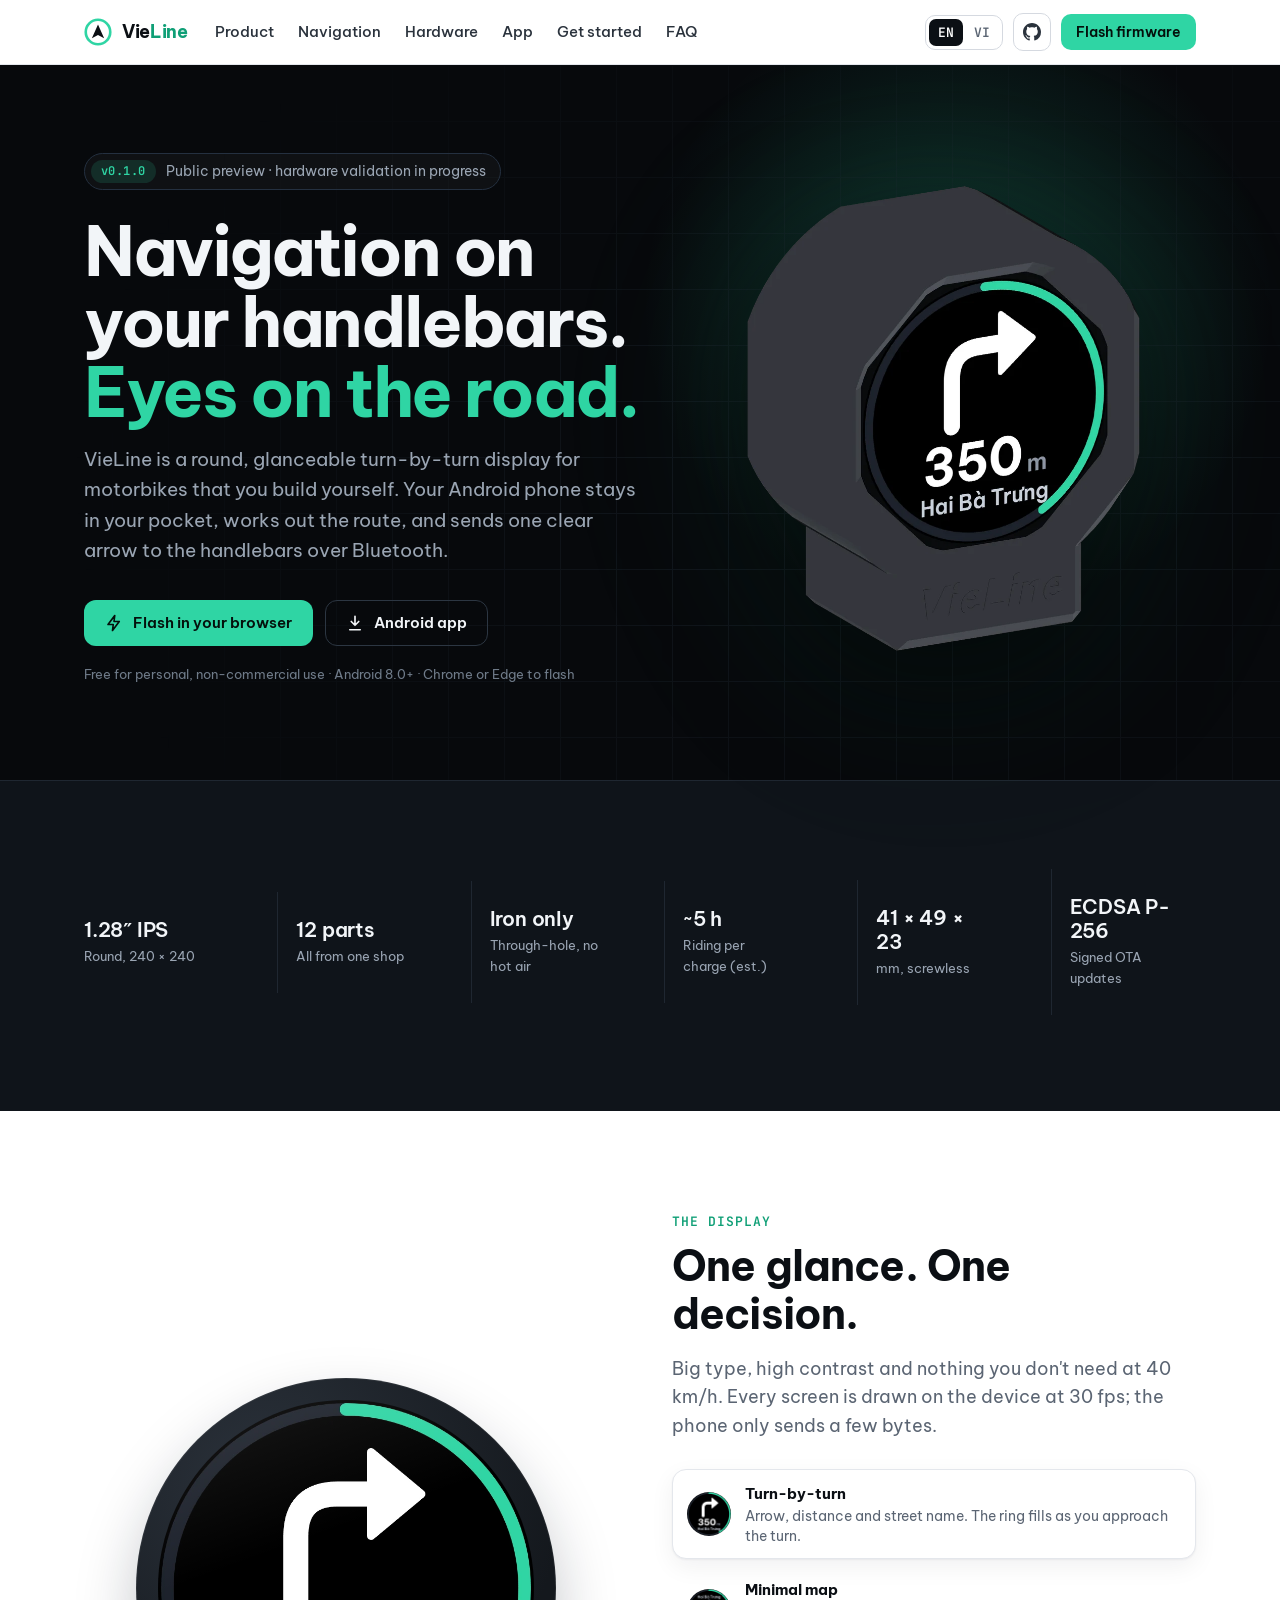
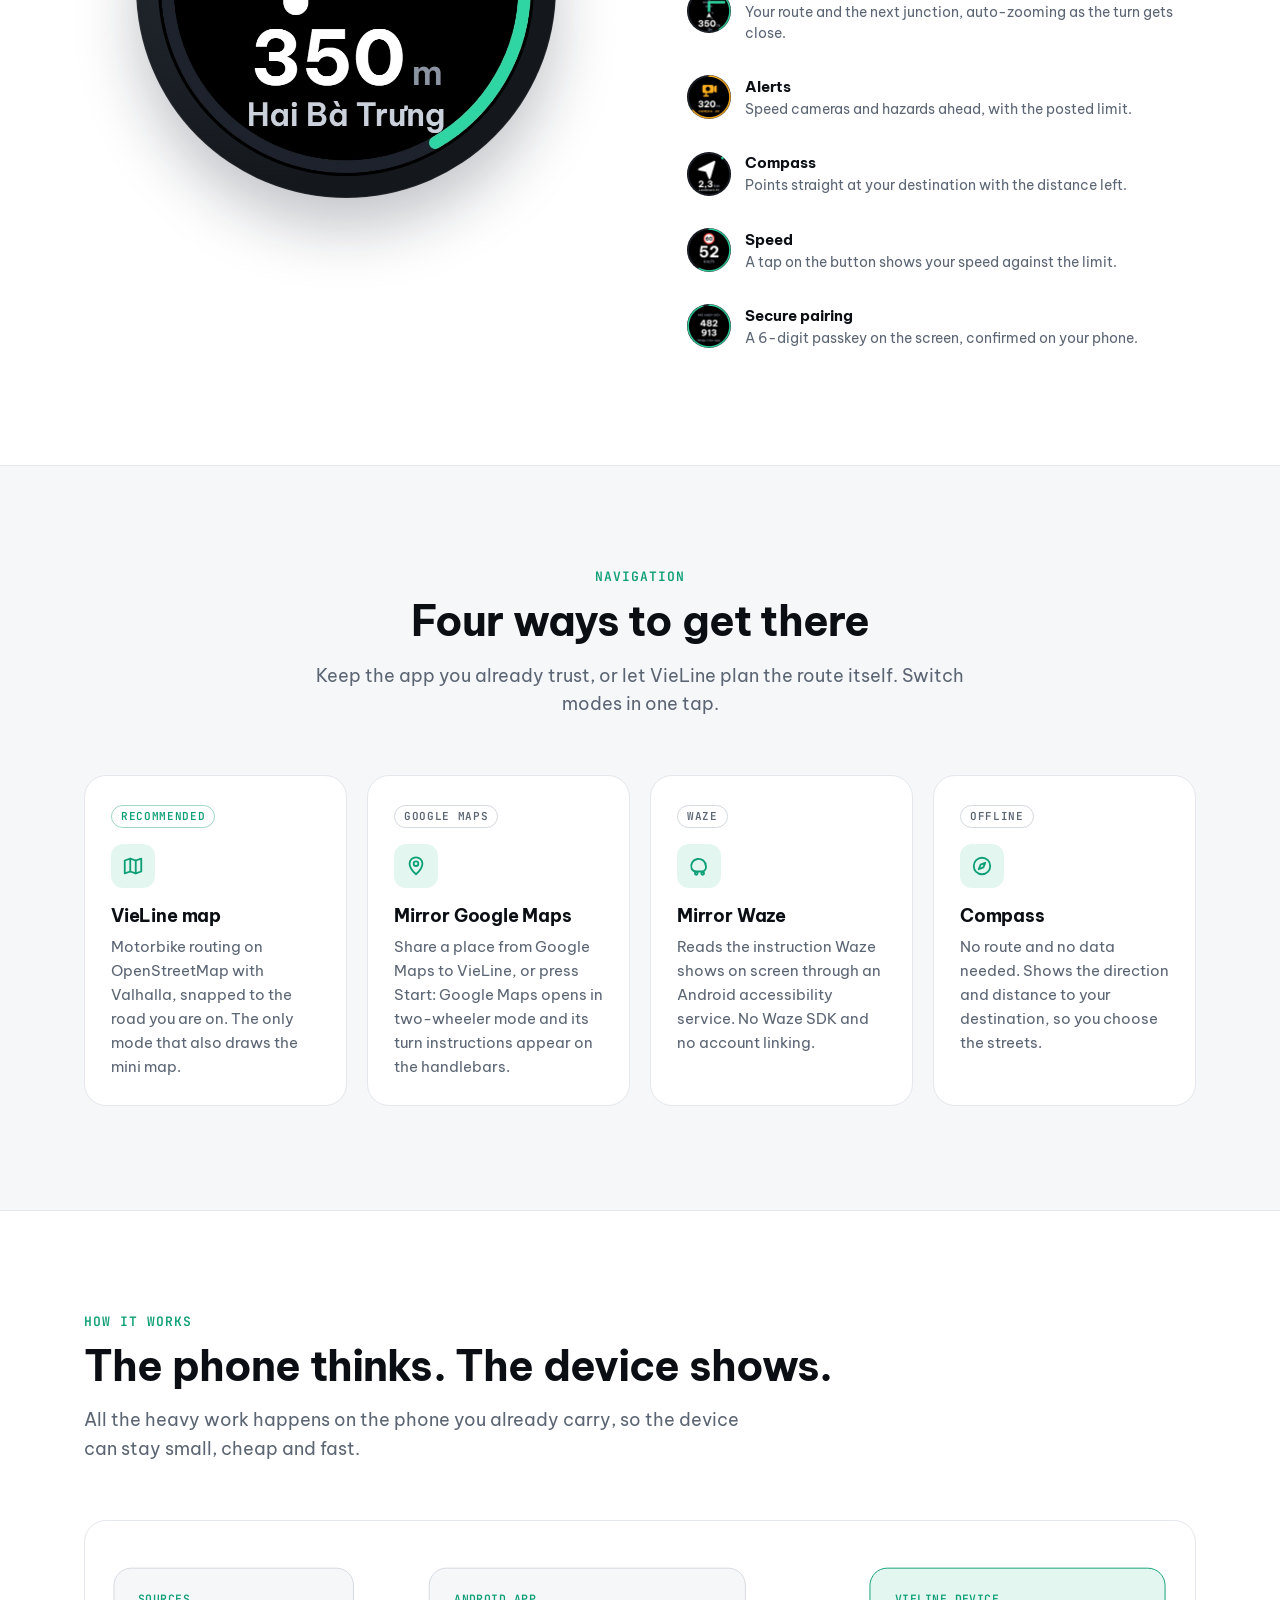
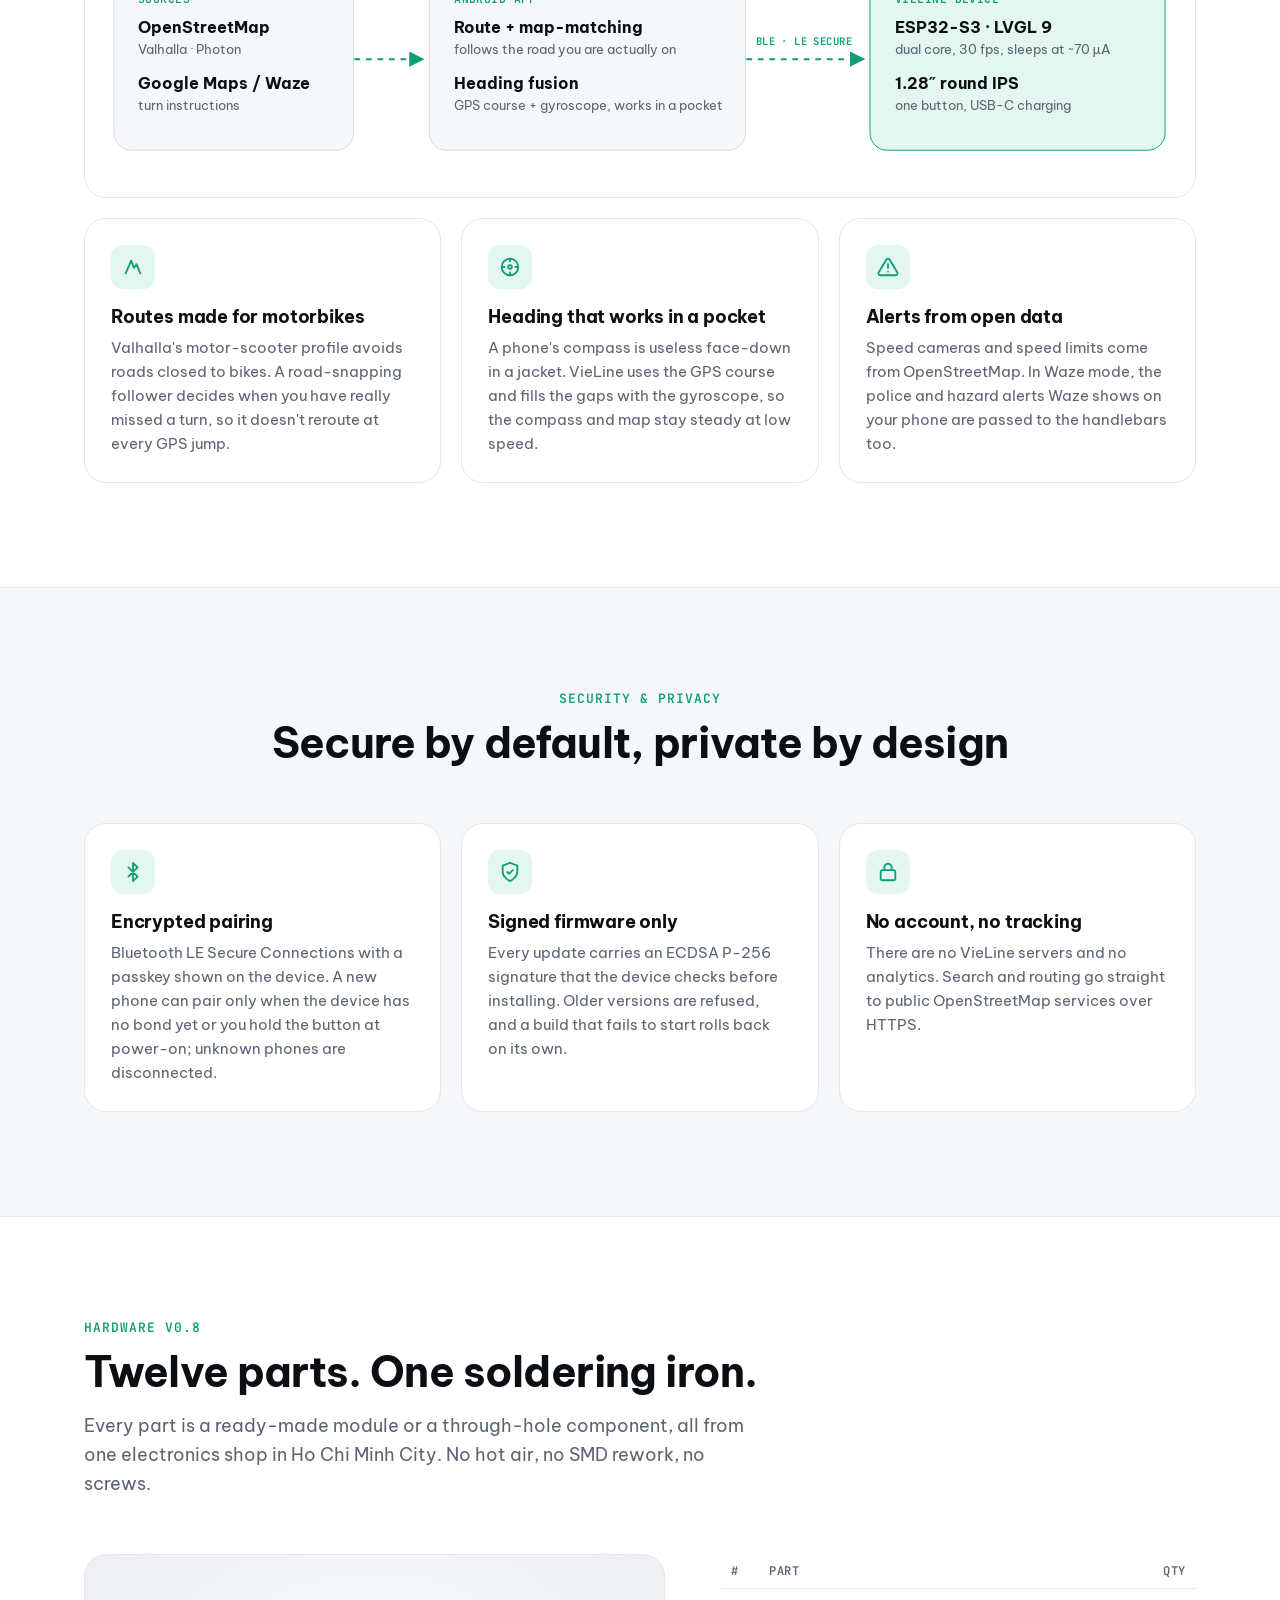
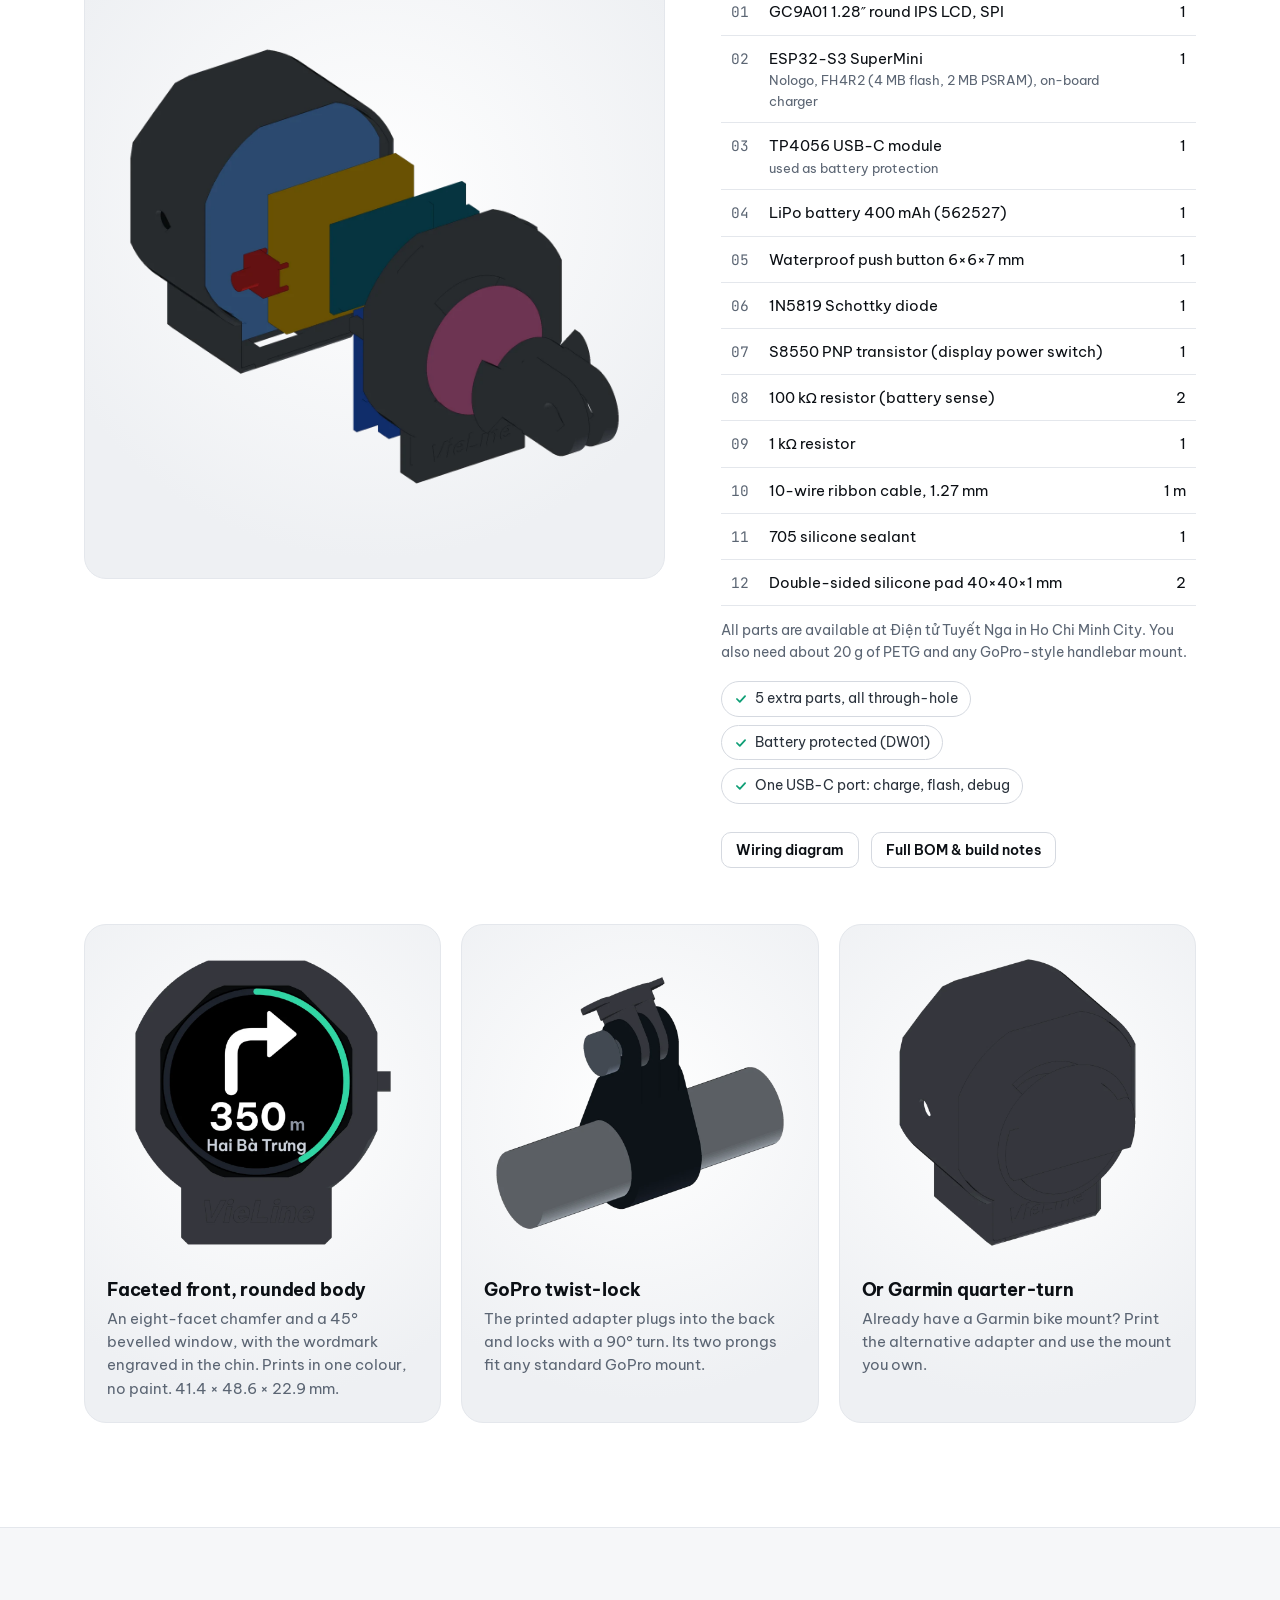
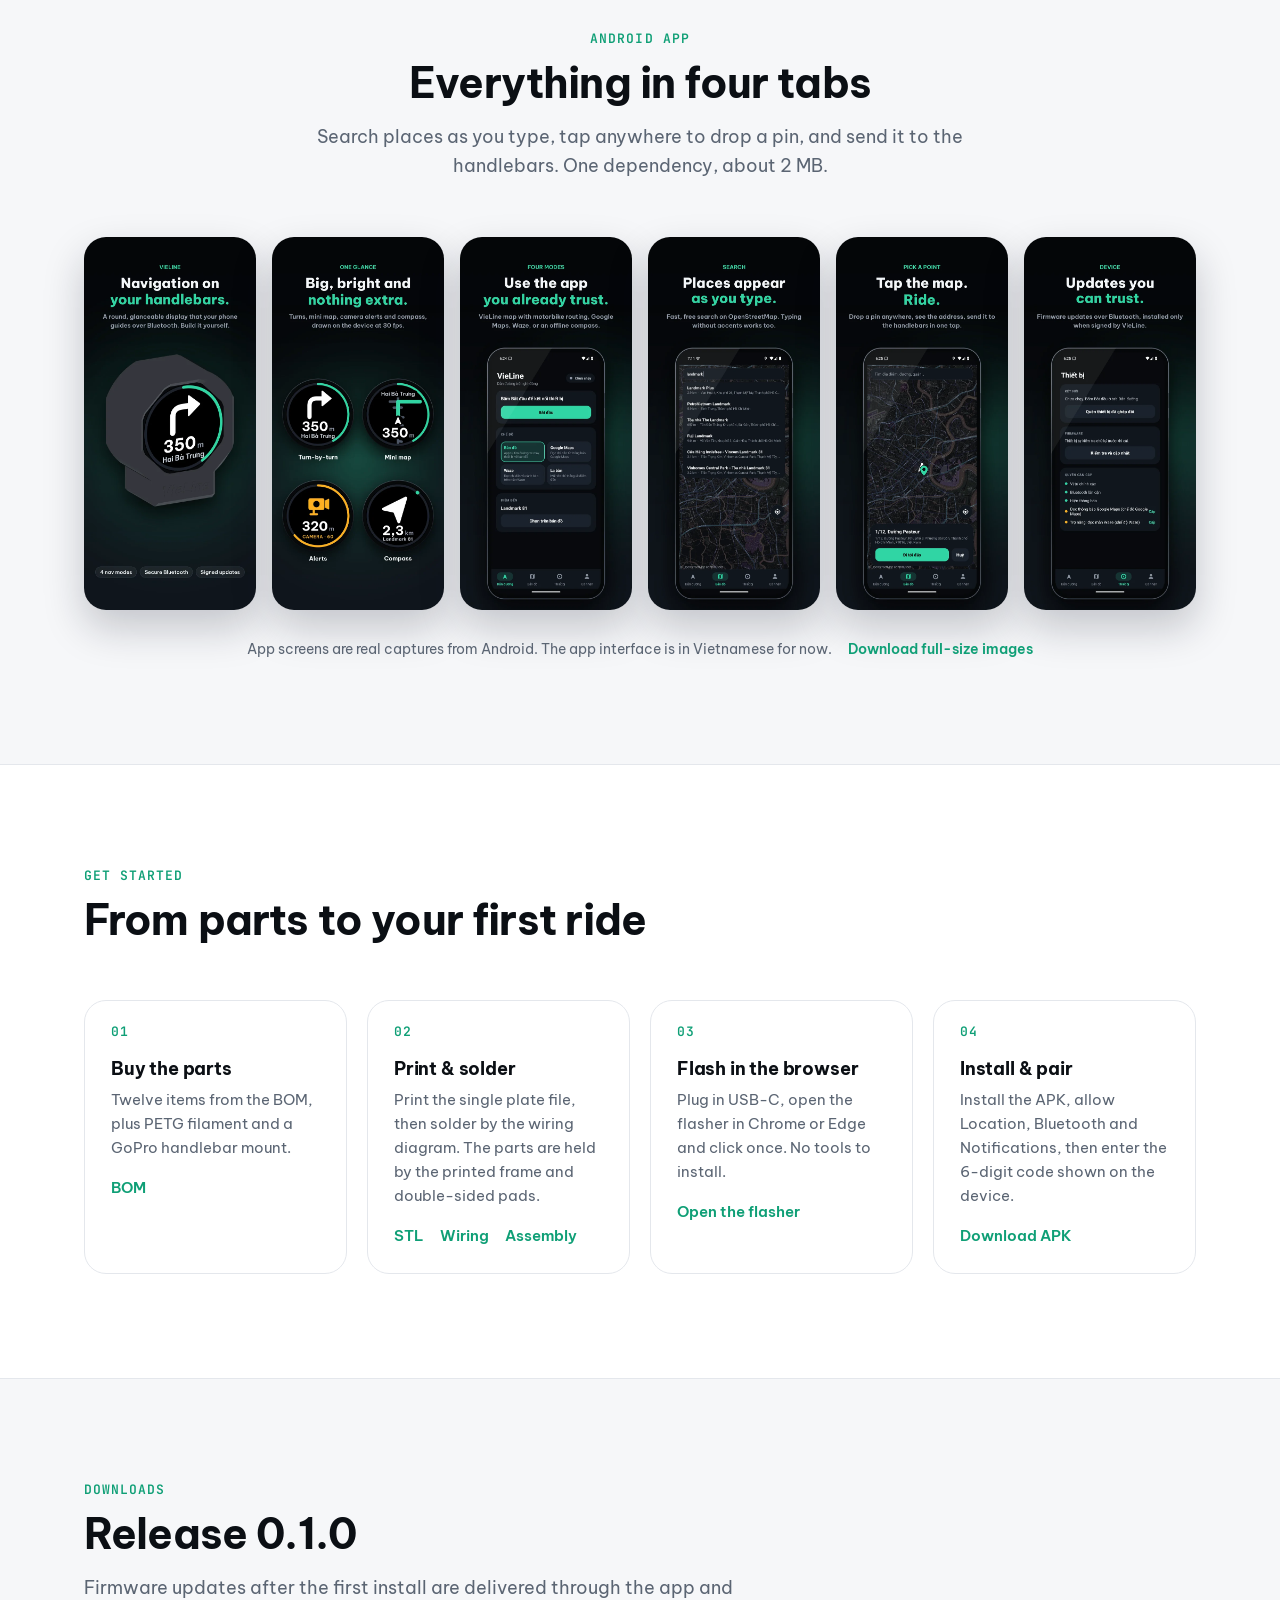
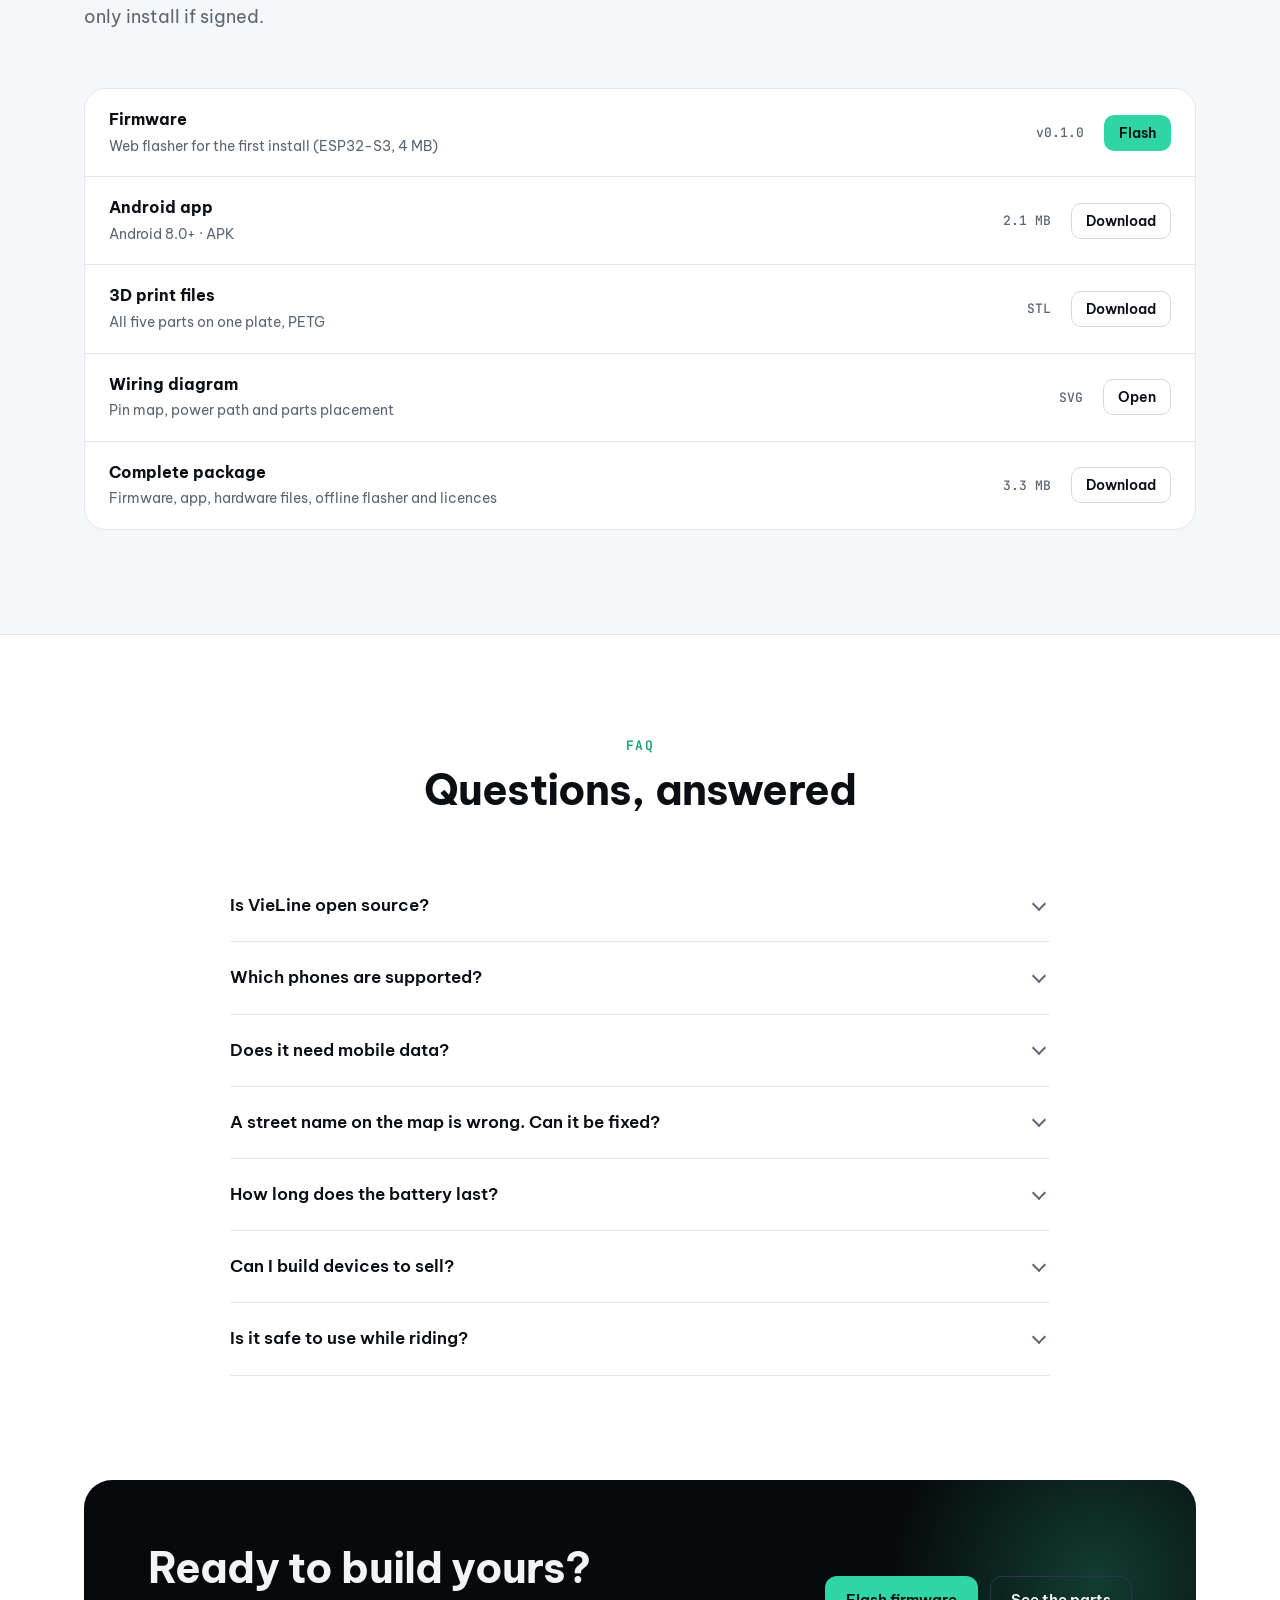
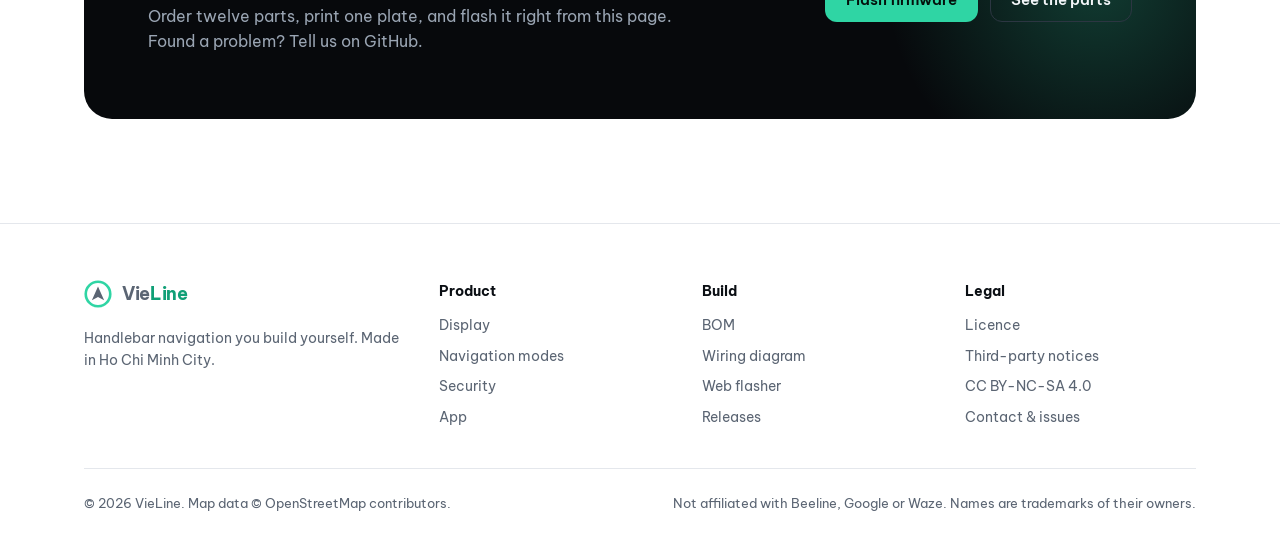
==== commit 8e0c5e6d: "App: share from Google Maps, open Google Maps/Waze, drop blocked Waze Live Map alerts" ====
--- a/index.html
+++ b/index.html
@@ -174,8 +174,8 @@
         <span class="tag">Google Maps</span>
         <div class="ico"><svg viewBox="0 0 24 24" fill="none" stroke="currentColor" stroke-width="2" stroke-linecap="round" stroke-linejoin="round"><path d="M12 21s-7-6.2-7-11.5A7 7 0 0 1 19 9.5C19 14.8 12 21 12 21Z"/><circle cx="12" cy="9.5" r="2.5"/></svg></div>
         <h3><span data-l="en">Mirror Google Maps</span><span data-l="vi">Theo Google Maps</span></h3>
-        <p><span data-l="en">Start navigation in Google Maps as usual. VieLine reads its turn notifications and shows them on the handlebars.</span>
-          <span data-l="vi">Mở Google Maps dẫn đường như bình thường. VieLine đọc thông báo chỉ dẫn và hiện lên ghi-đông.</span></p>
+        <p><span data-l="en">Share a place from Google Maps to VieLine, or press Start: Google Maps opens in two-wheeler mode and its turn instructions appear on the handlebars.</span>
+          <span data-l="vi">Chia sẻ địa điểm từ Google Maps sang VieLine, hoặc bấm Bắt đầu: Google Maps tự mở ở chế độ xe hai bánh, chỉ dẫn rẽ hiện lên ghi-đông.</span></p>
       </article>
       <article class="card reveal">
         <span class="tag">Waze</span>
@@ -251,8 +251,8 @@
       <article class="card reveal">
         <div class="ico"><svg viewBox="0 0 24 24" fill="none" stroke="currentColor" stroke-width="2" stroke-linecap="round" stroke-linejoin="round"><path d="M10.3 3.9 1.8 18a2 2 0 0 0 1.7 3h17a2 2 0 0 0 1.7-3L13.7 3.9a2 2 0 0 0-3.4 0Z"/><path d="M12 9v4M12 17h.01"/></svg></div>
         <h3><span data-l="en">Alerts from open data</span><span data-l="vi">Cảnh báo từ dữ liệu mở</span></h3>
-        <p><span data-l="en">Speed cameras and speed limits come from OpenStreetMap. Waze community reports can be switched on as an optional extra.</span>
-          <span data-l="vi">Camera tốc độ và giới hạn tốc độ lấy từ OpenStreetMap. Có thể bật thêm báo cáo cộng đồng của Waze nếu muốn.</span></p>
+        <p><span data-l="en">Speed cameras and speed limits come from OpenStreetMap. In Waze mode, the police and hazard alerts Waze shows on your phone are passed to the handlebars too.</span>
+          <span data-l="vi">Camera tốc độ và giới hạn tốc độ lấy từ OpenStreetMap. Ở chế độ Waze, cảnh báo công an, nguy hiểm mà Waze đang hiện trên điện thoại cũng được đưa lên ghi-đông.</span></p>
       </article>
     </div>
   </div>
@@ -281,8 +281,8 @@
       <article class="card reveal">
         <div class="ico"><svg viewBox="0 0 24 24" fill="none" stroke="currentColor" stroke-width="2" stroke-linecap="round" stroke-linejoin="round"><rect x="4" y="10" width="16" height="11" rx="2"/><path d="M8 10V7a4 4 0 0 1 8 0v3"/></svg></div>
         <h3><span data-l="en">No account, no tracking</span><span data-l="vi">Không tài khoản, không theo dõi</span></h3>
-        <p><span data-l="en">There are no VieLine servers and no analytics. Search and routing go straight to public OpenStreetMap services over HTTPS. Usernames in Waze reports are dropped on receipt and never stored.</span>
-          <span data-l="vi">Không có máy chủ VieLine, không thu thập số liệu. Tìm kiếm và tìm đường gửi thẳng tới dịch vụ OpenStreetMap công khai qua HTTPS. Tên người dùng trong báo cáo Waze bị bỏ ngay khi nhận, không lưu lại.</span></p>
+        <p><span data-l="en">There are no VieLine servers and no analytics. Search and routing go straight to public OpenStreetMap services over HTTPS.</span>
+          <span data-l="vi">Không có máy chủ VieLine, không thu thập số liệu. Tìm kiếm và tìm đường gửi thẳng tới dịch vụ OpenStreetMap công khai qua HTTPS.</span></p>
       </article>
     </div>
   </div>
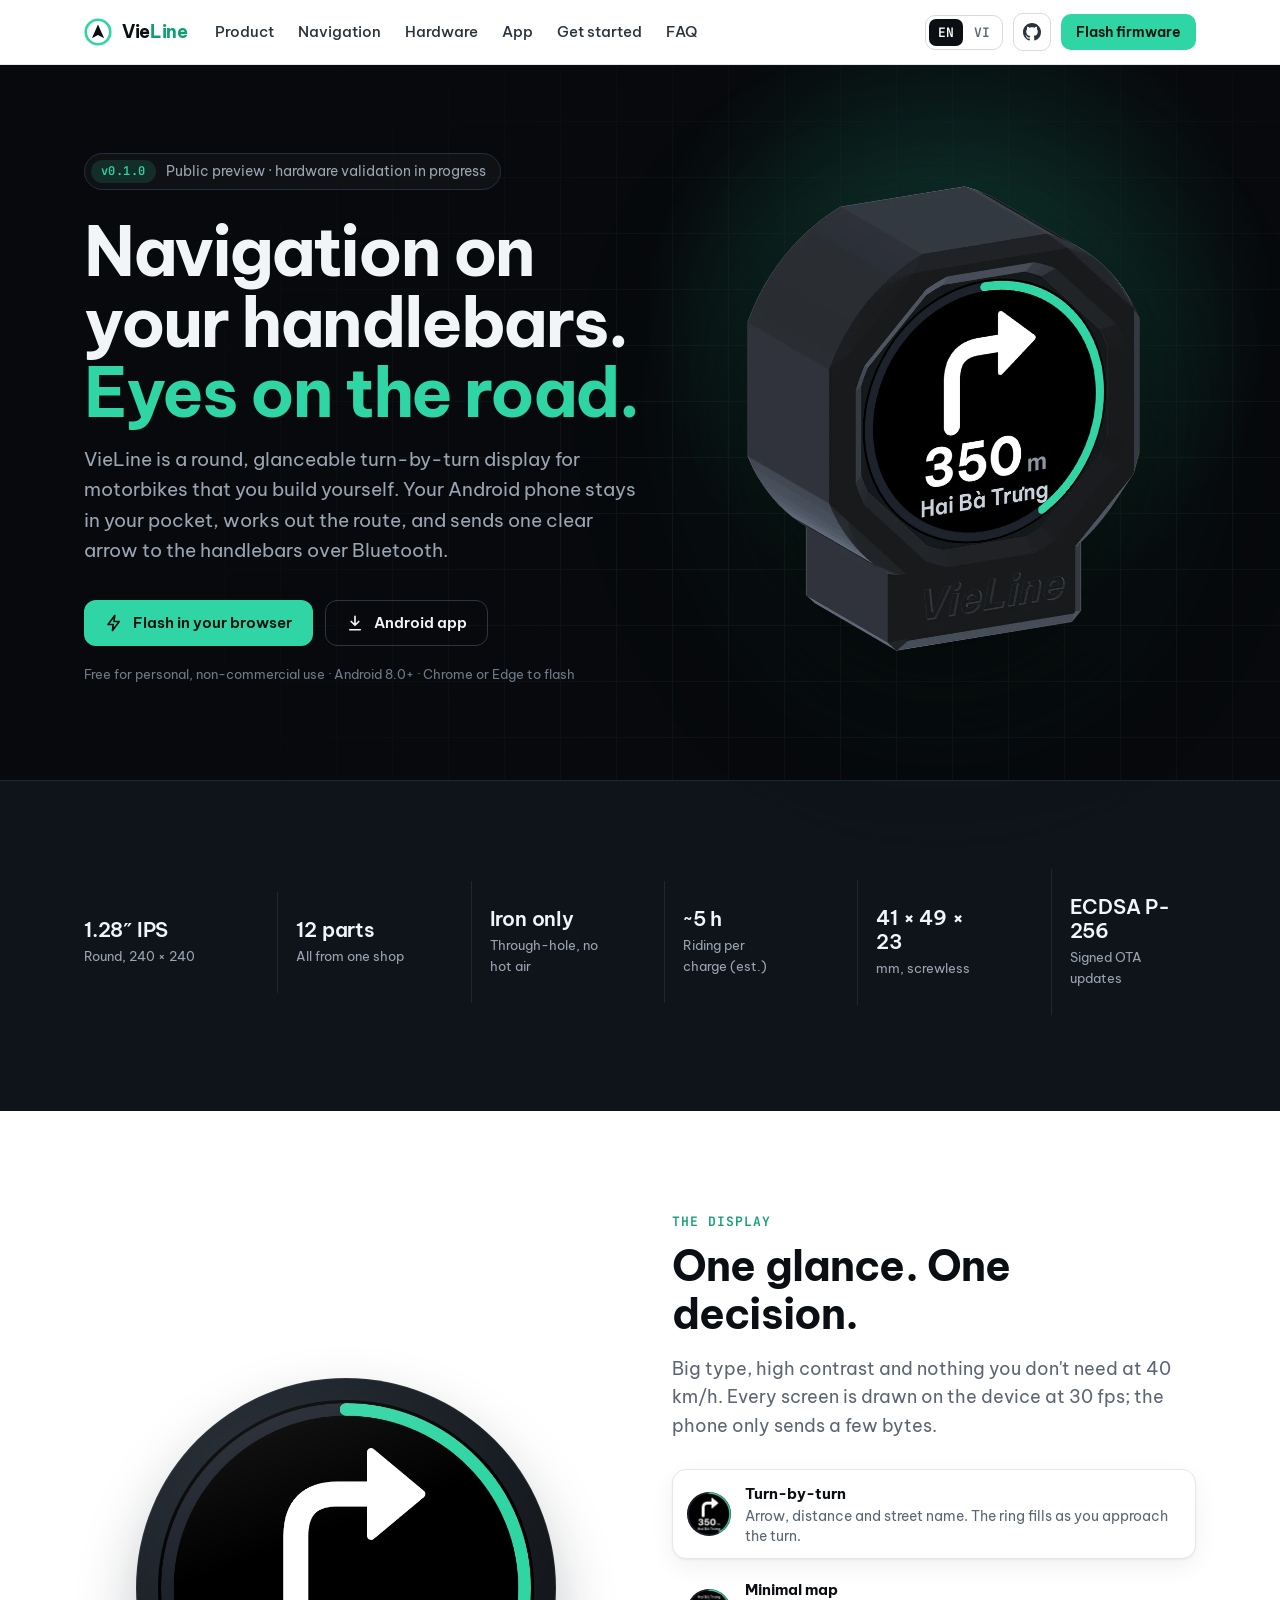
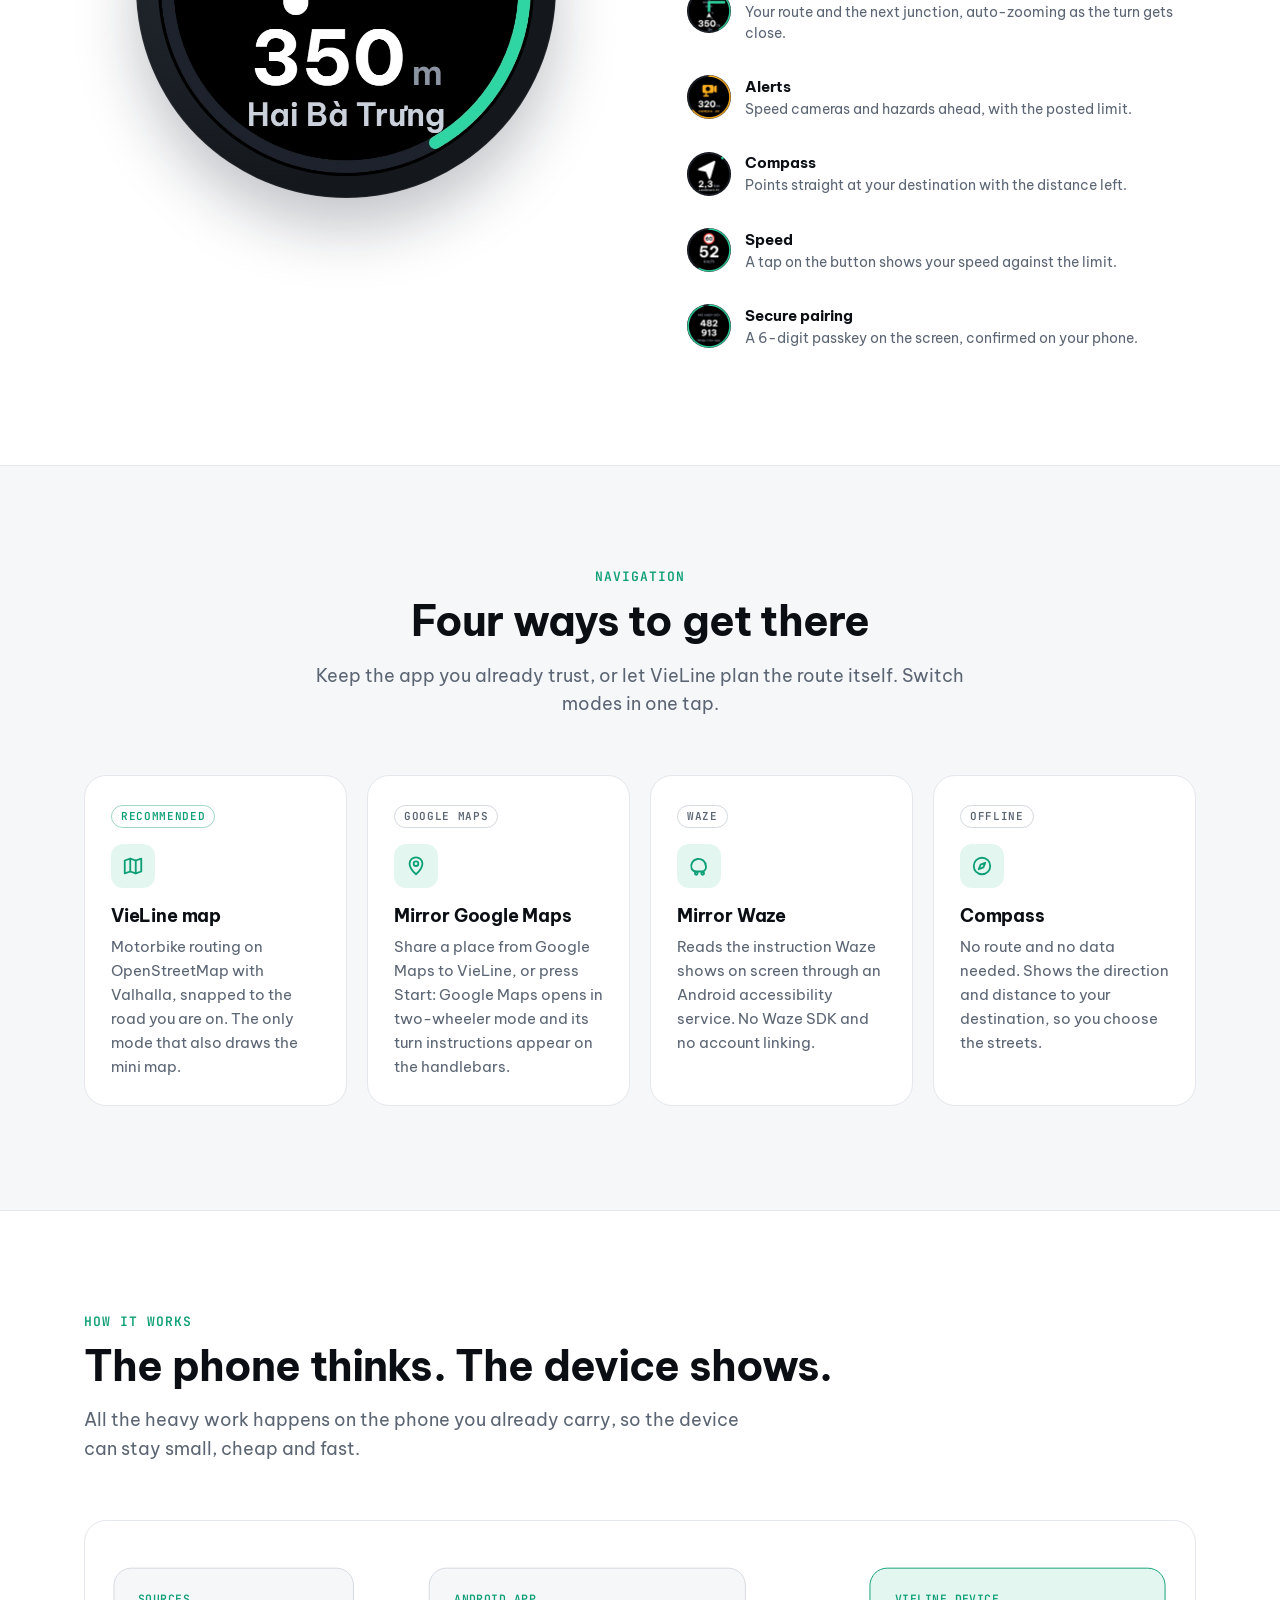
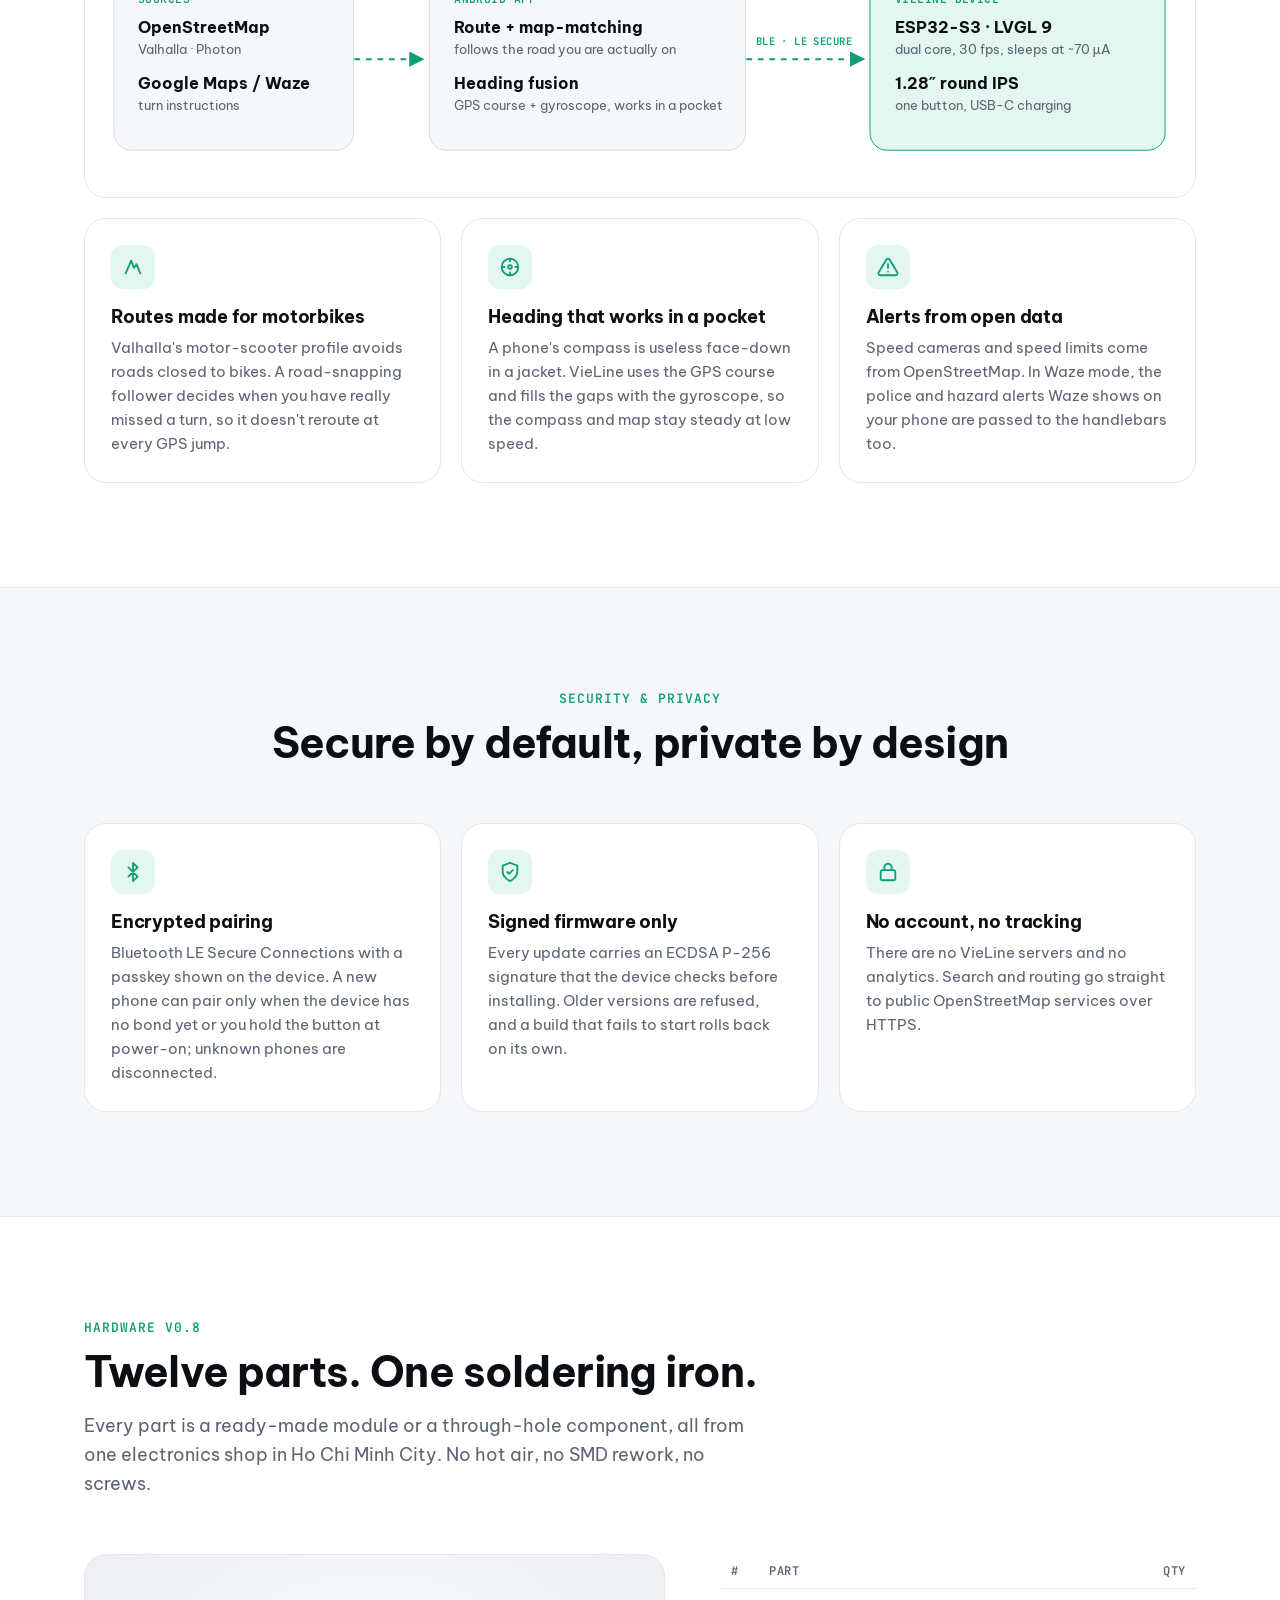
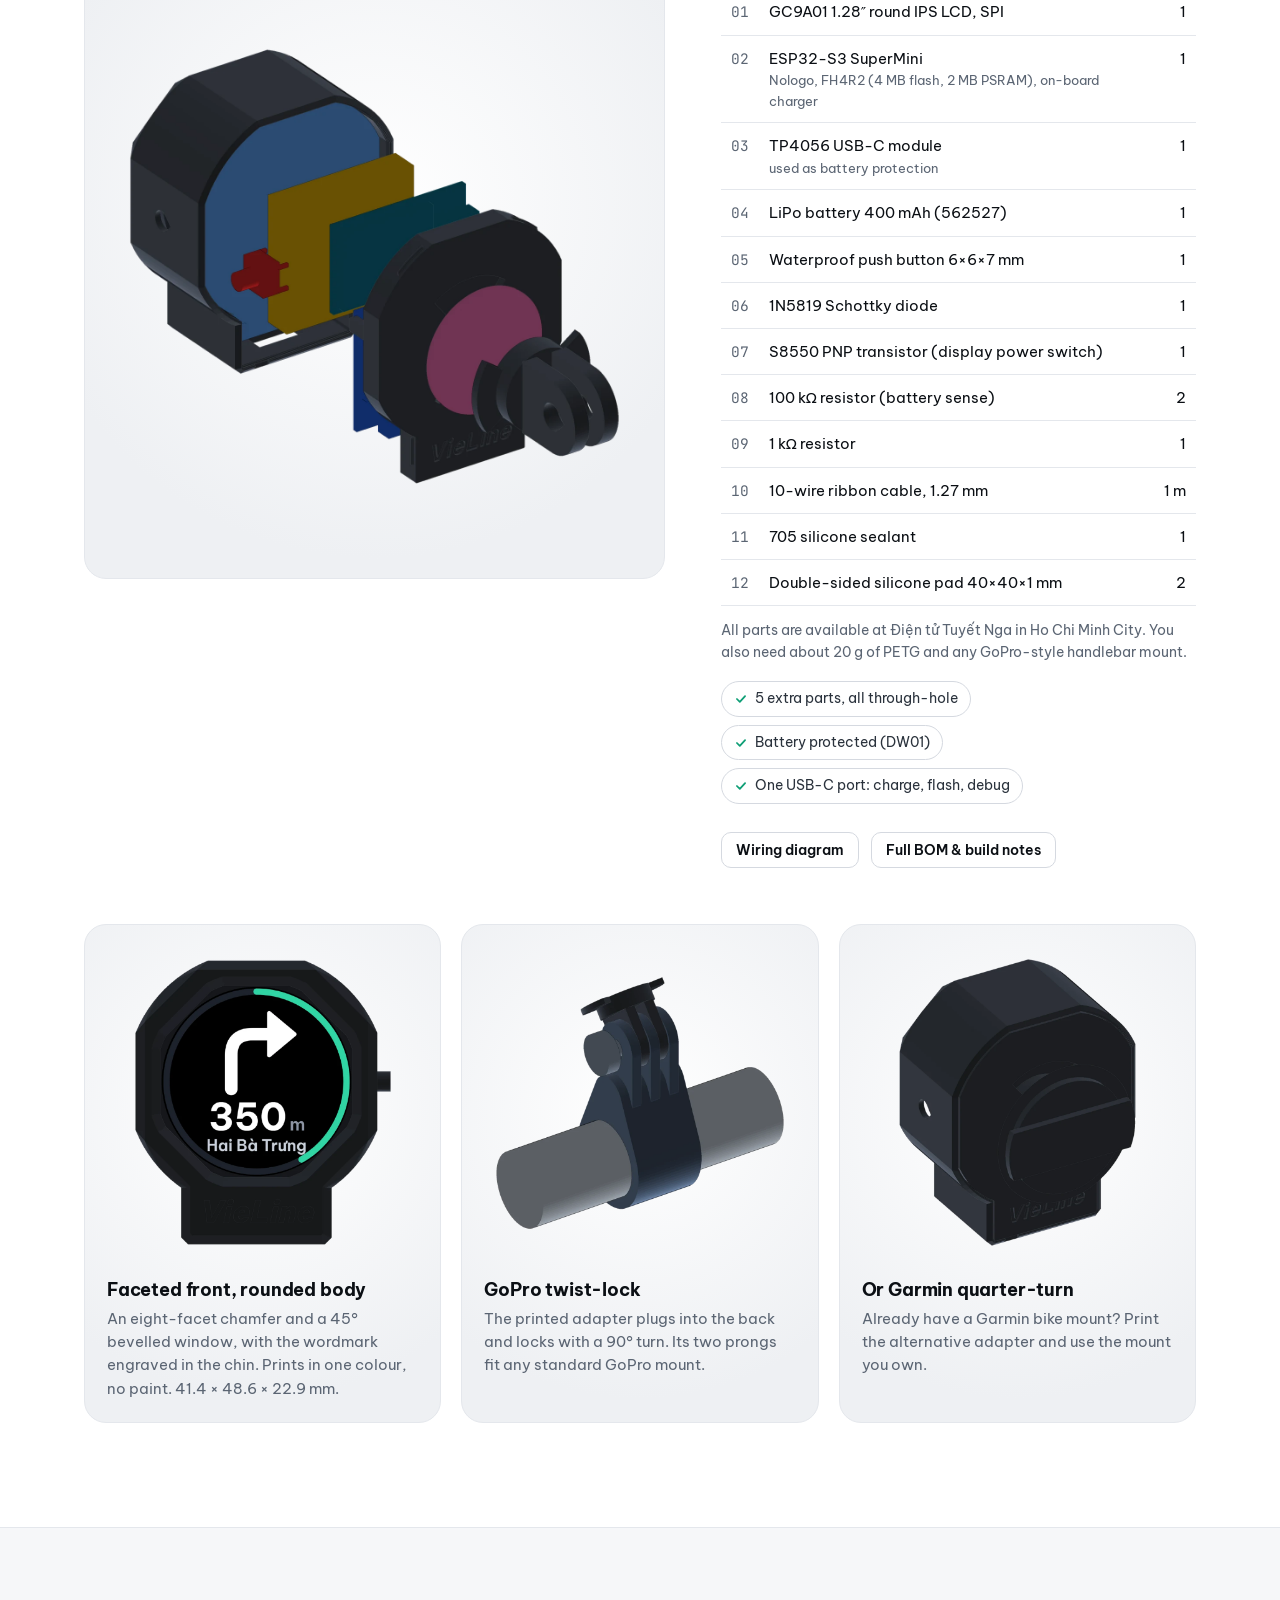
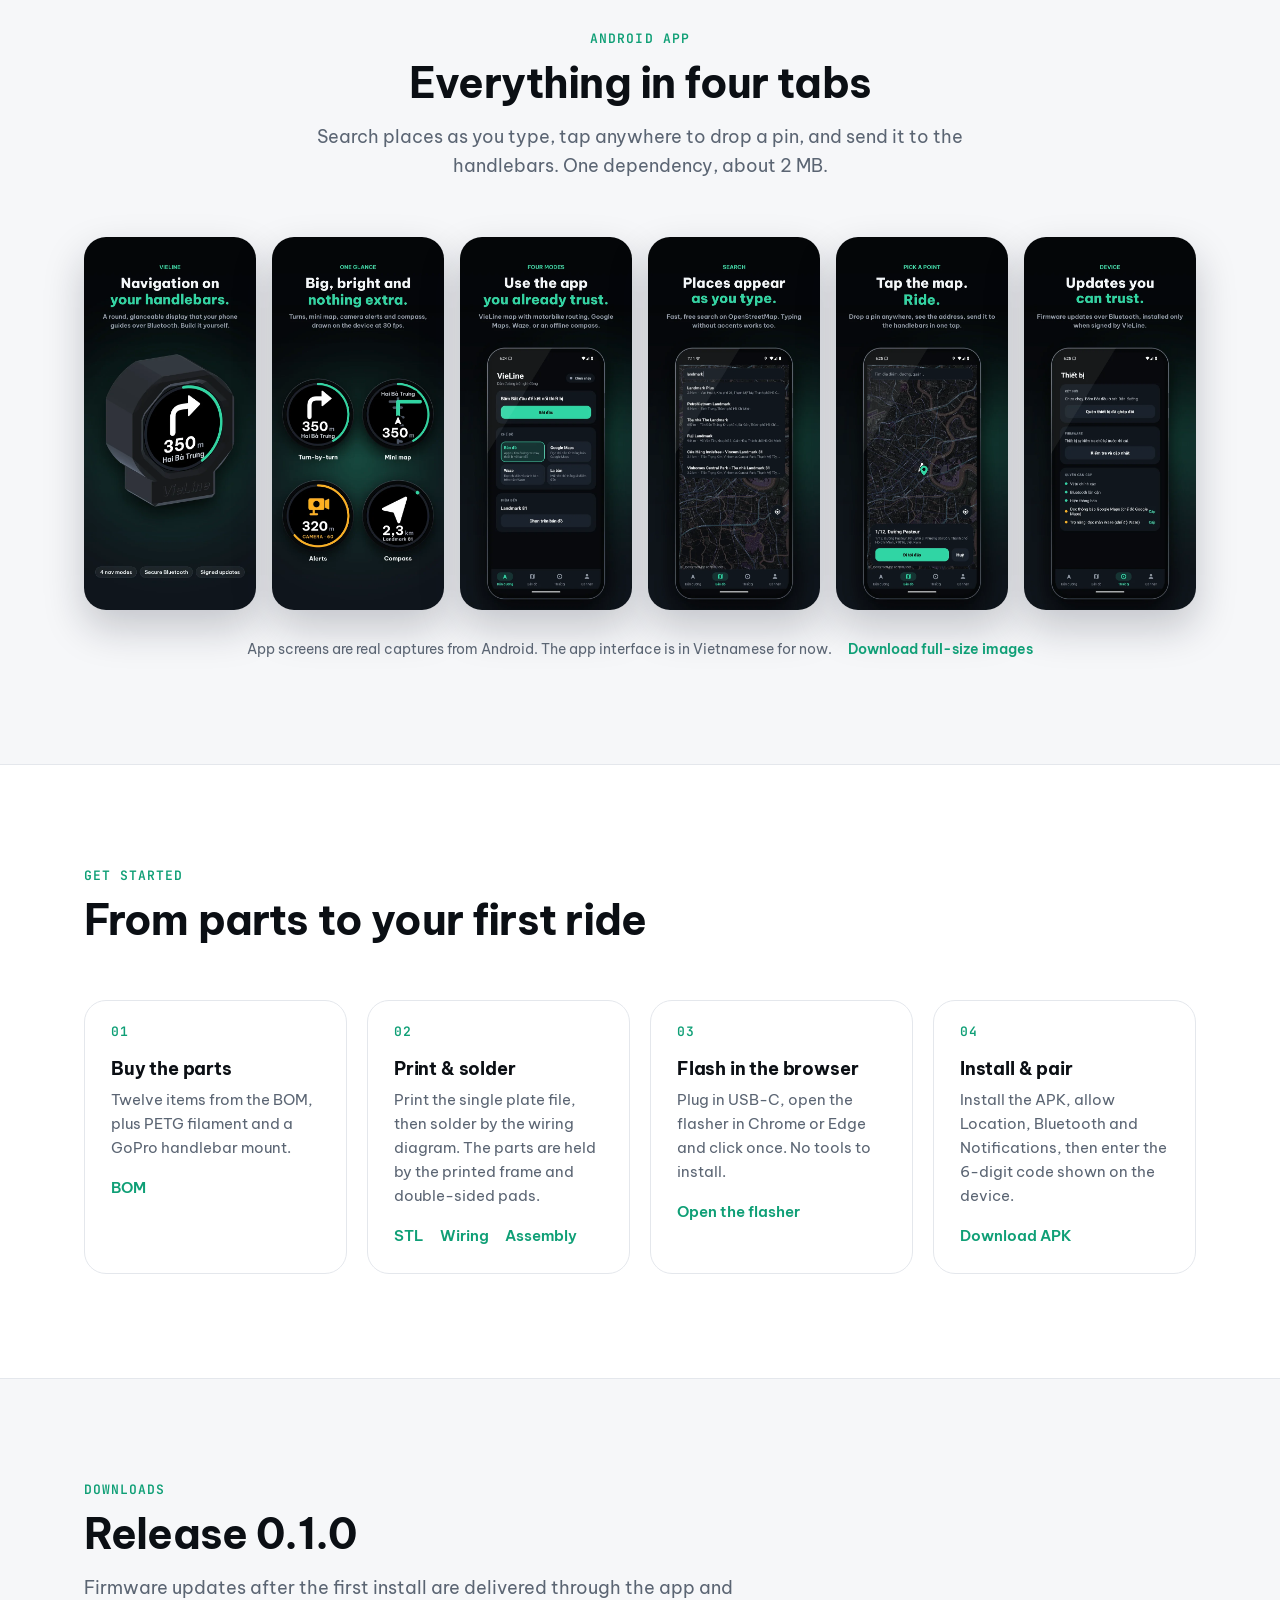
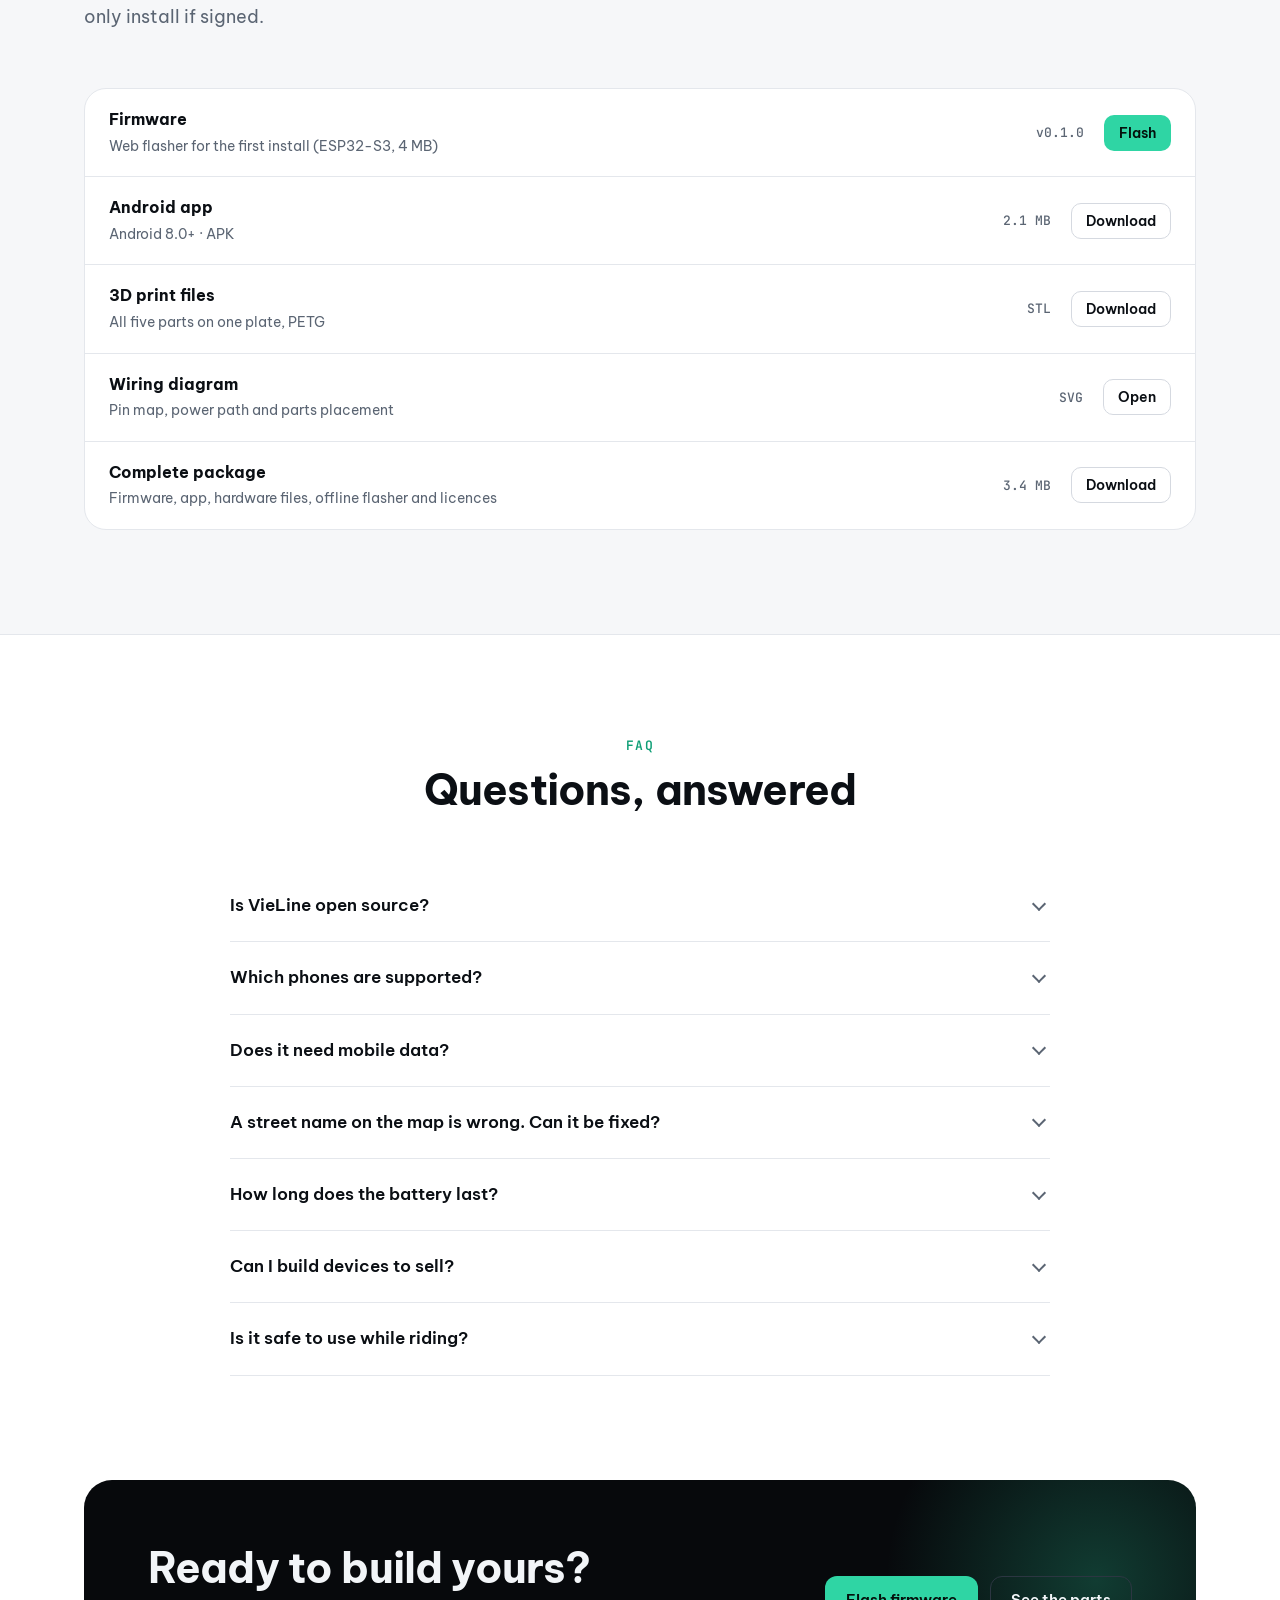
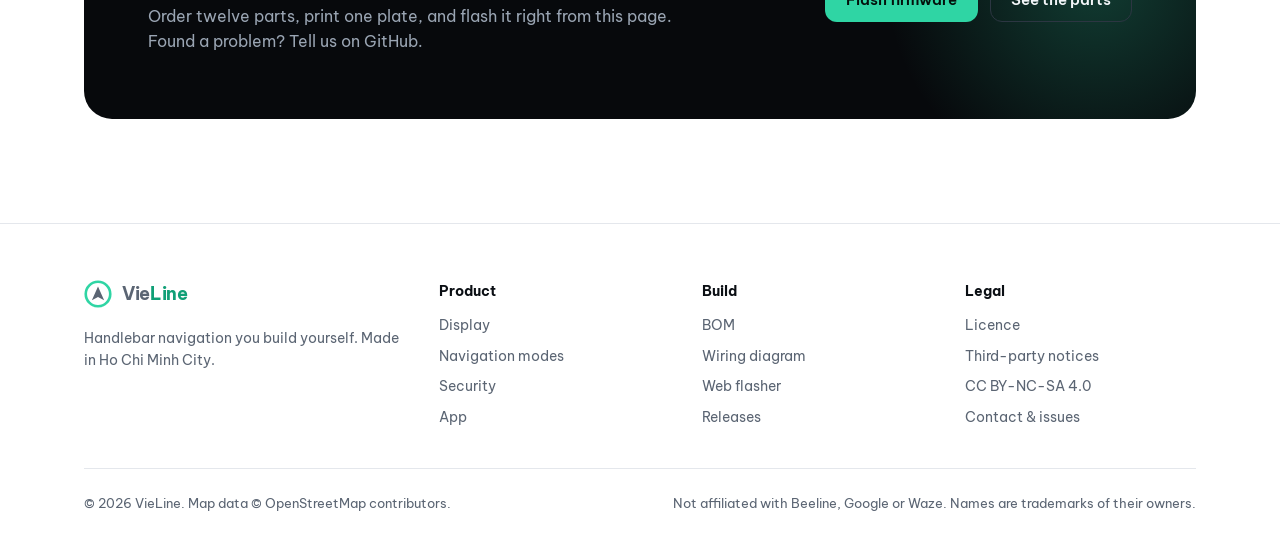
==== commit da17a08b: "Black device renders with studio lighting" ====
--- a/index.html
+++ b/index.html
@@ -433,7 +433,7 @@
       <div class="dl-row"><div><b><span data-l="en">Wiring diagram</span><span data-l="vi">Sơ đồ đấu nối</span></b><span><span data-l="en">Pin map, power path and parts placement</span><span data-l="vi">Bảng chân, đường nguồn và vị trí linh kiện</span></span></div>
         <span class="meta">SVG</span><a class="btn btn-ghost btn-sm" href="hardware/wiring.svg"><span data-l="en">Open</span><span data-l="vi">Mở</span></a></div>
       <div class="dl-row"><div><b><span data-l="en">Complete package</span><span data-l="vi">Gói đầy đủ</span></b><span><span data-l="en">Firmware, app, hardware files, offline flasher and licences</span><span data-l="vi">Firmware, app, phần cứng, trang nạp ngoại tuyến và giấy phép</span></span></div>
-        <span class="meta">3.3 MB</span><a class="btn btn-ghost btn-sm" href="https://github.com/h2n07/VieLine/releases/download/v0.1.0/VieLine_0.1.0.zip"><span data-l="en">Download</span><span data-l="vi">Tải</span></a></div>
+        <span class="meta">3.4 MB</span><a class="btn btn-ghost btn-sm" href="https://github.com/h2n07/VieLine/releases/download/v0.1.0/VieLine_0.1.0.zip"><span data-l="en">Download</span><span data-l="vi">Tải</span></a></div>
     </div>
   </div>
 </section>
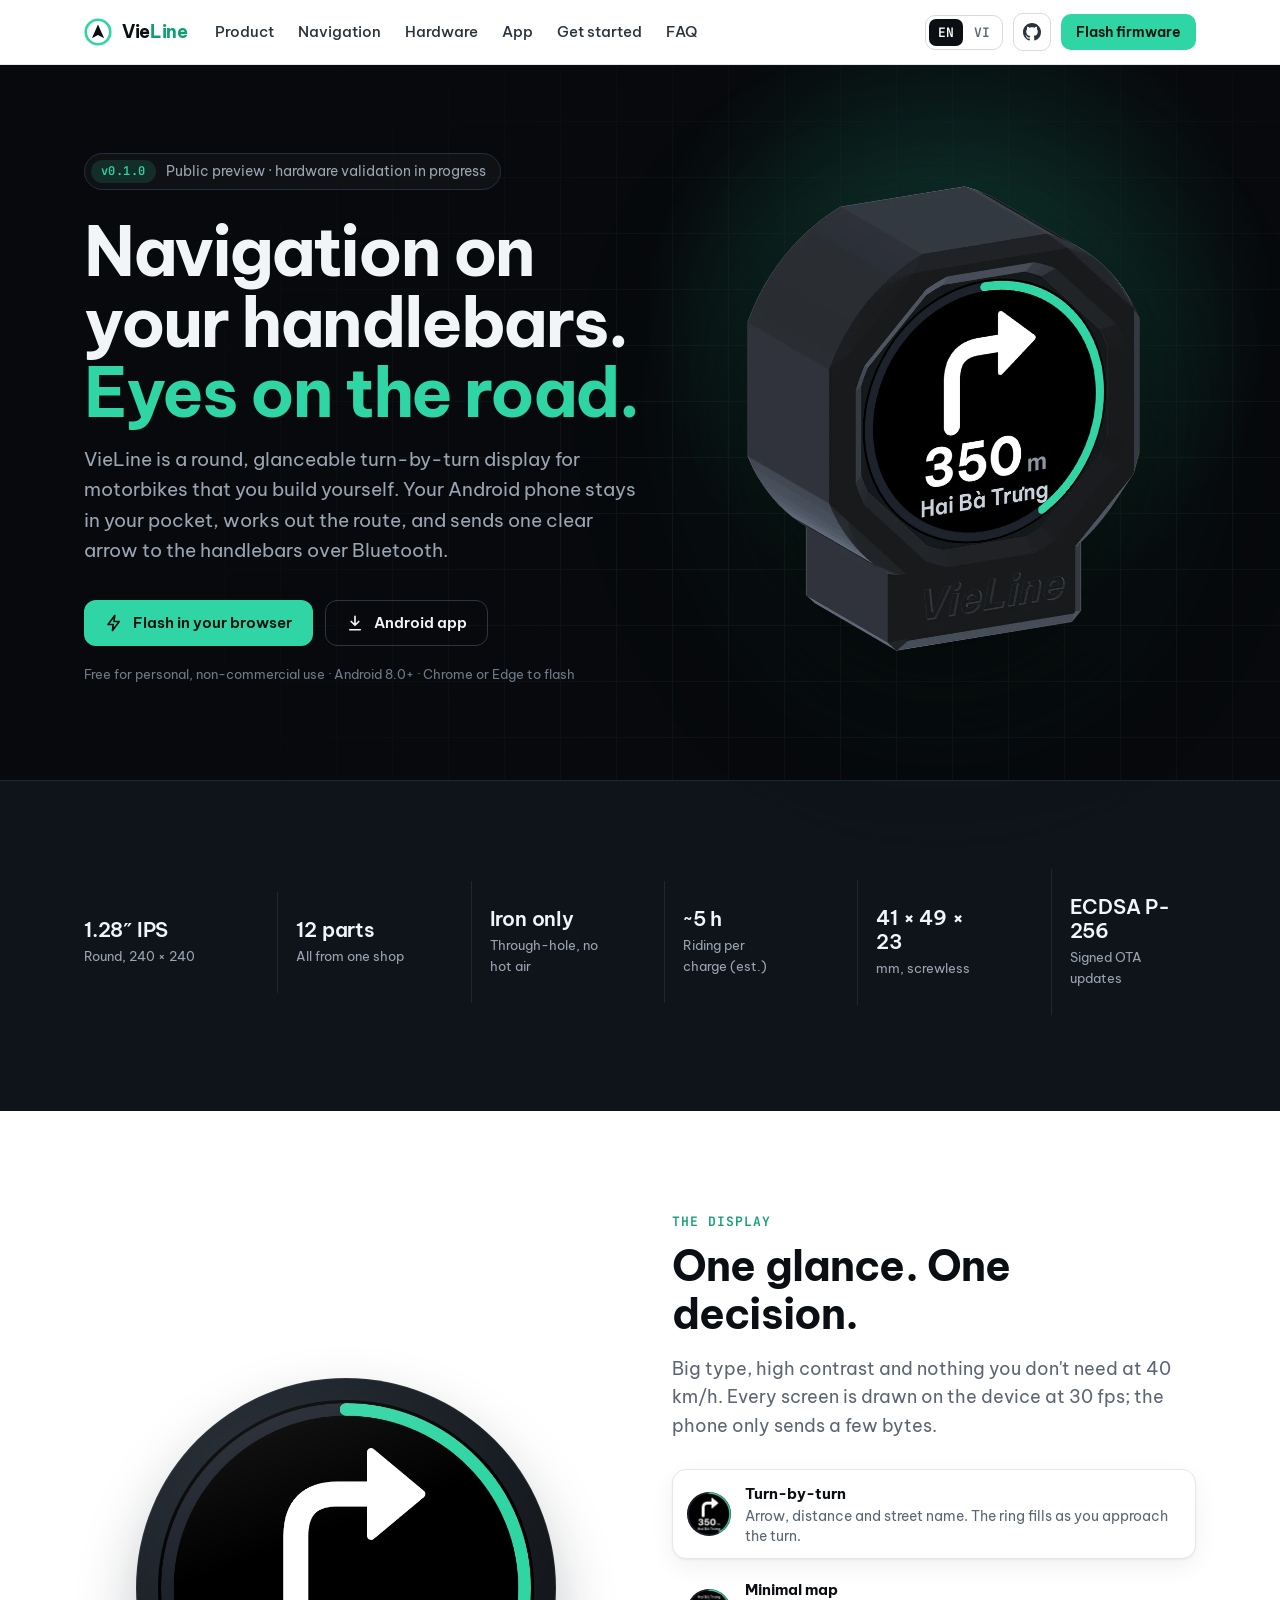
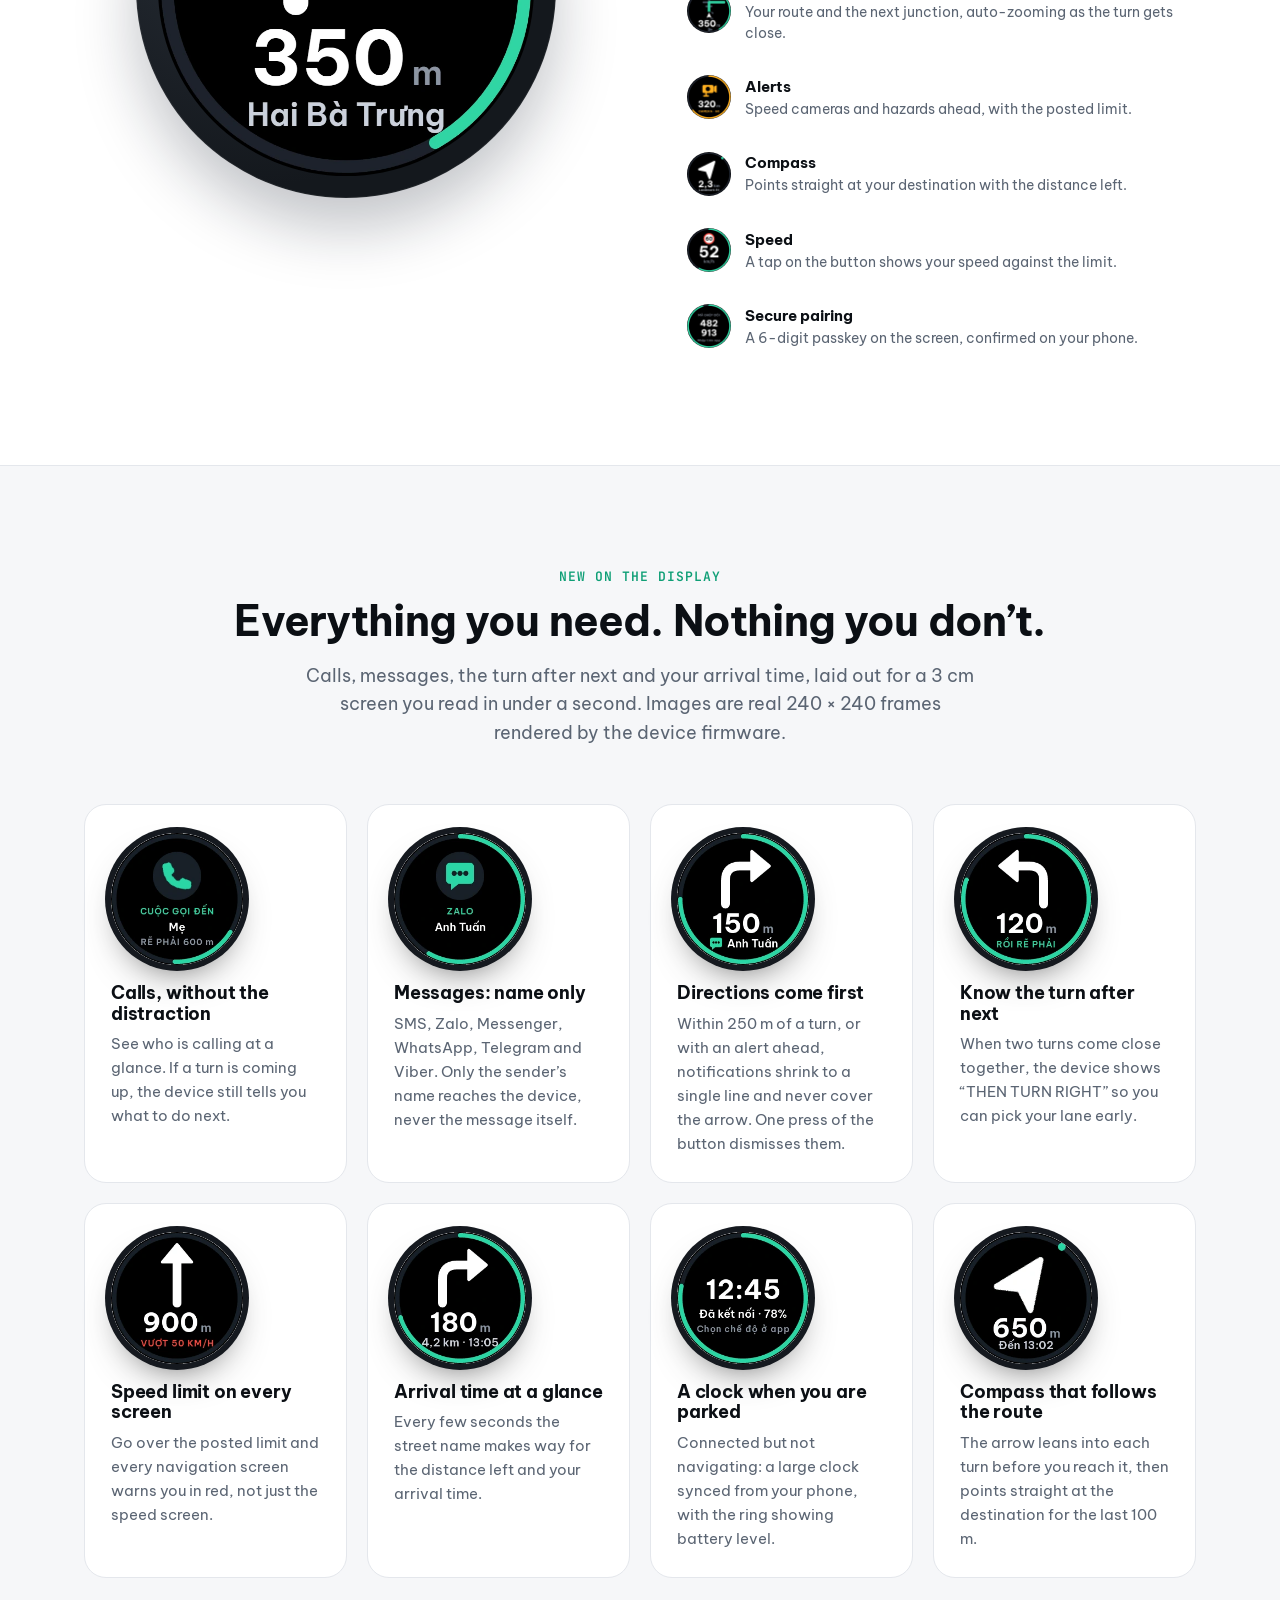
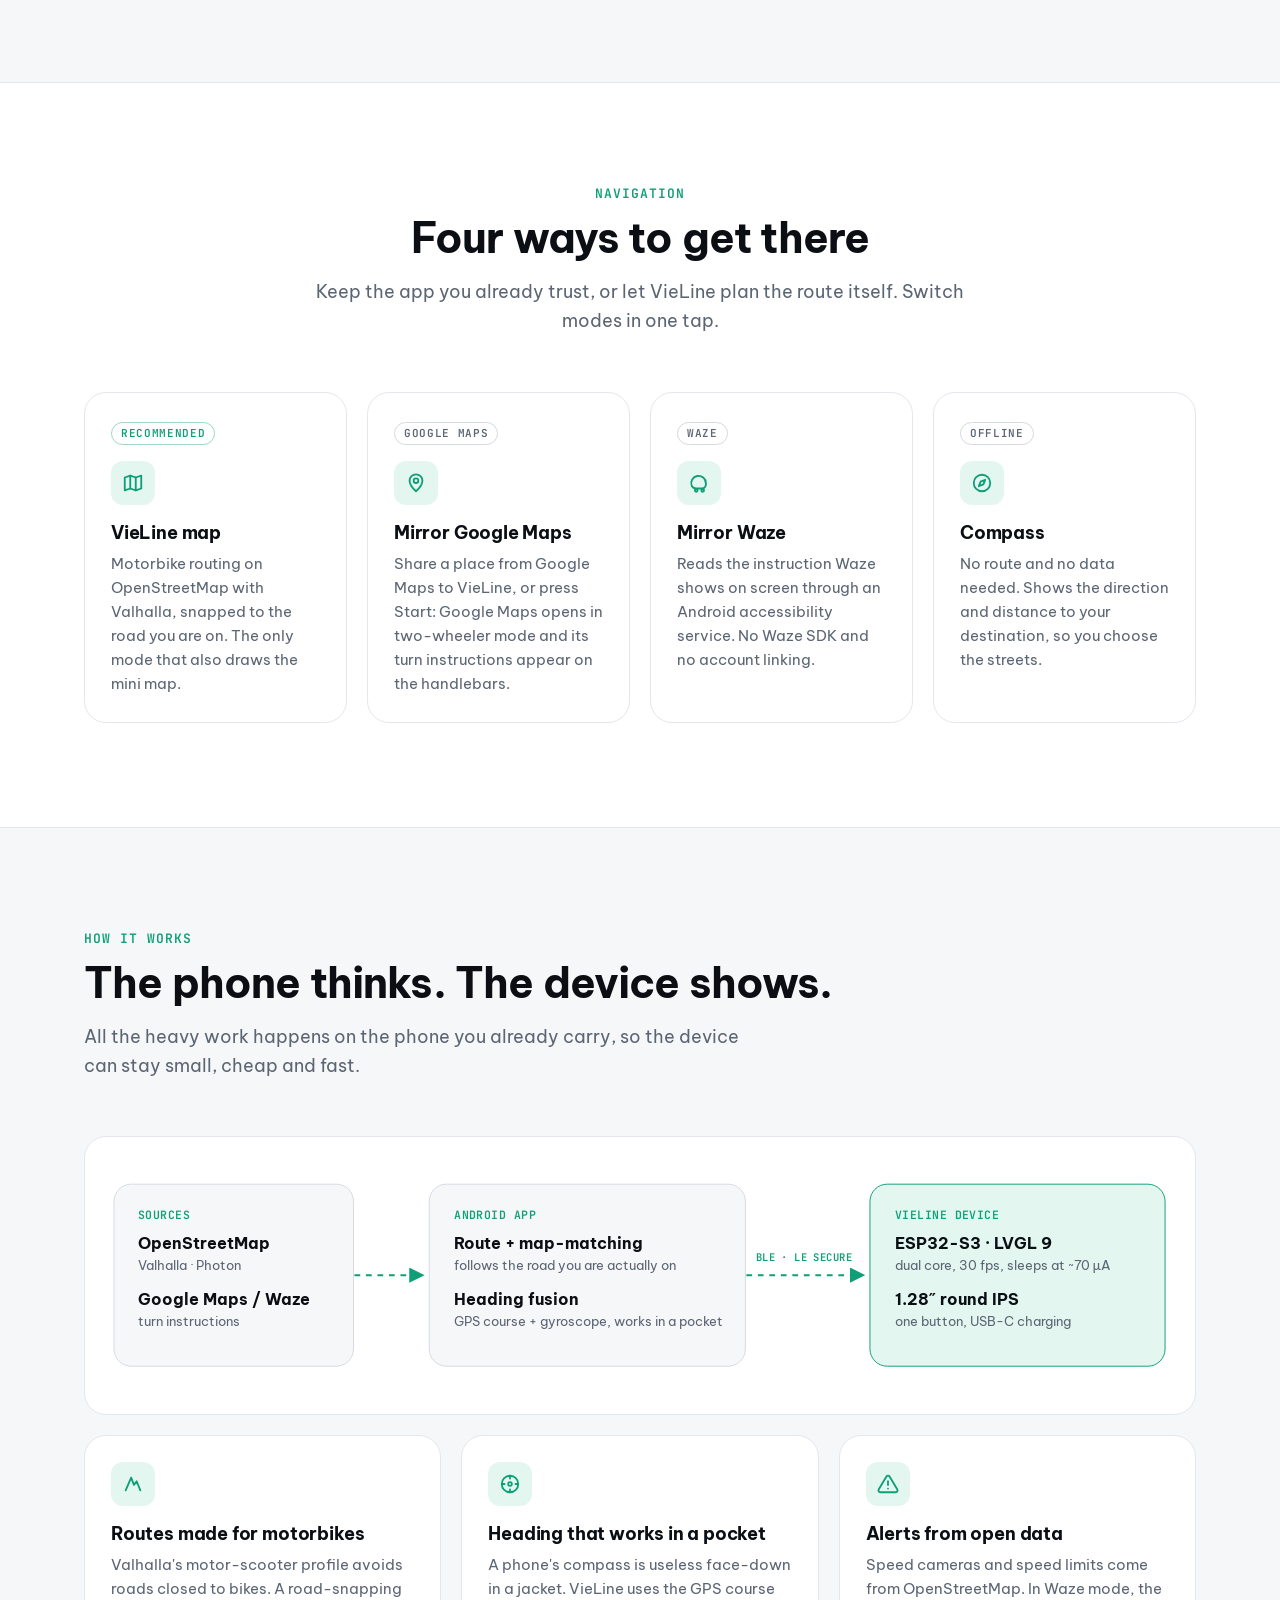
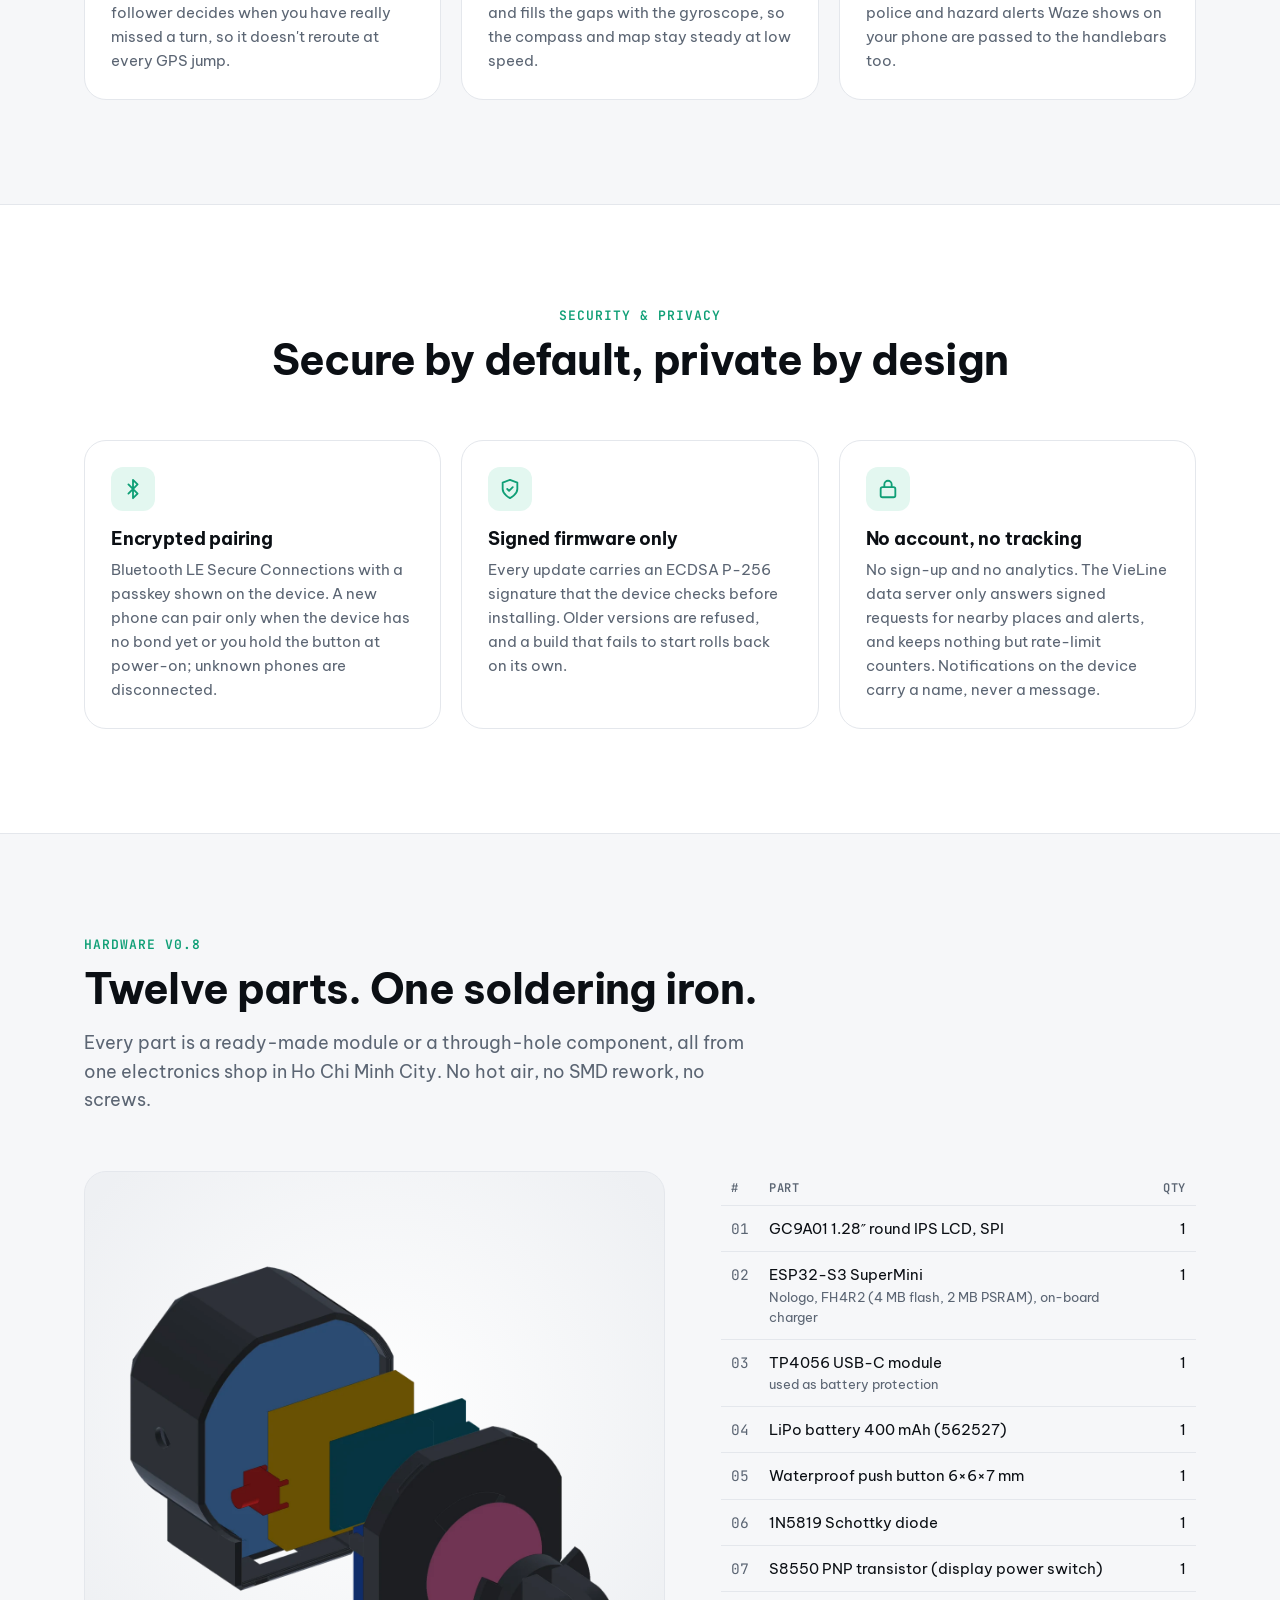
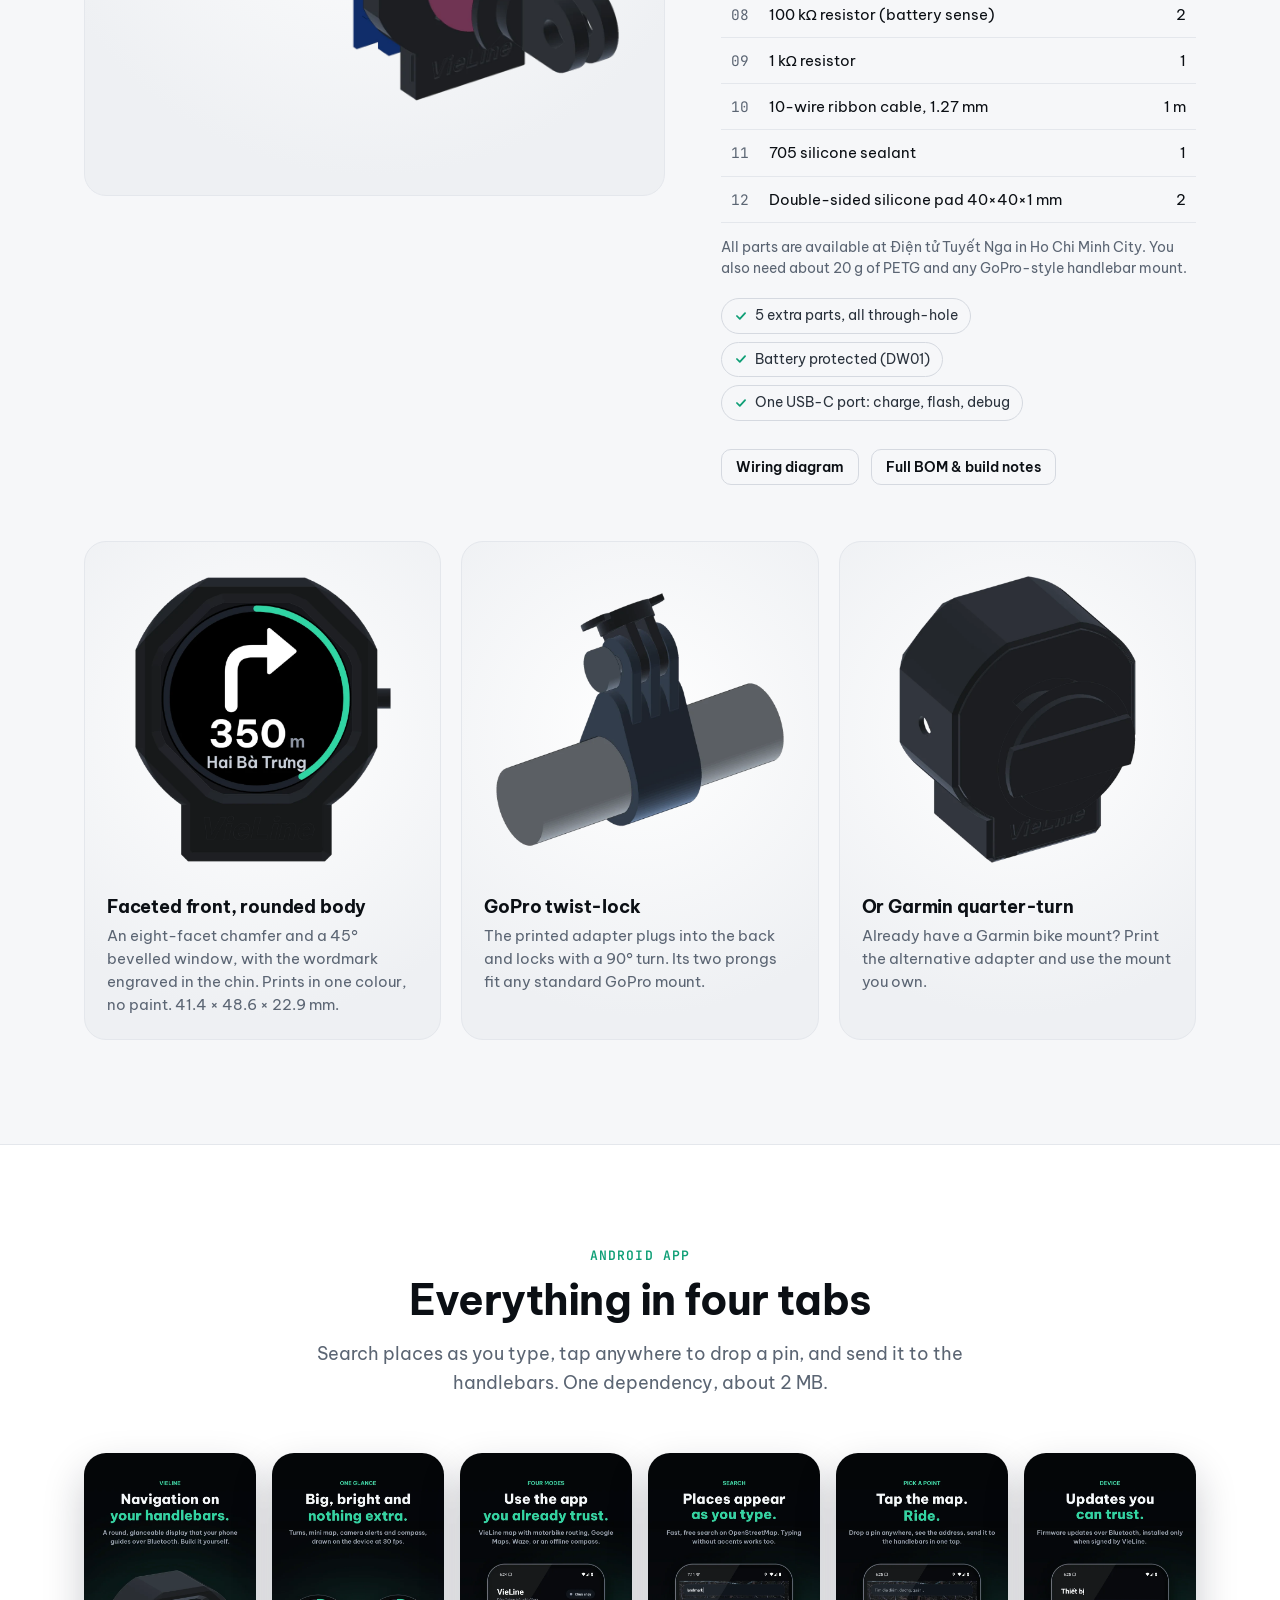
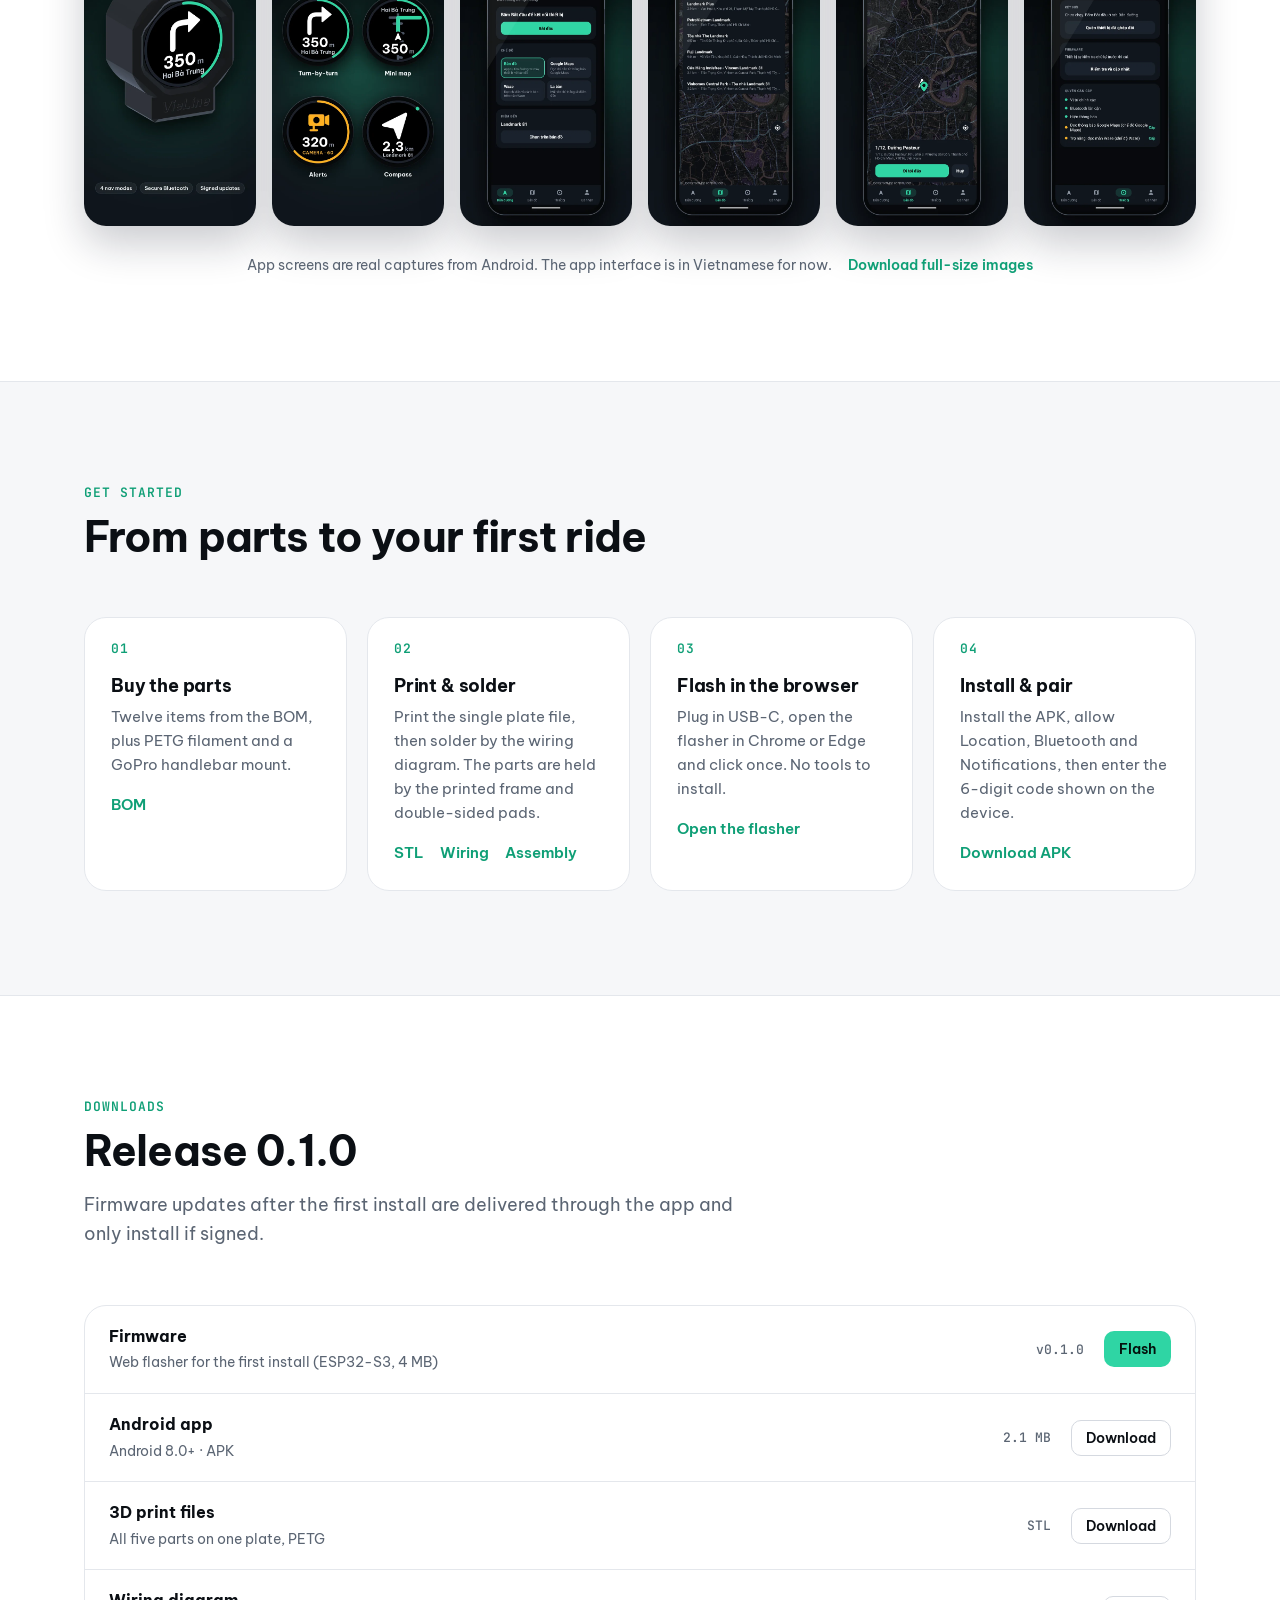
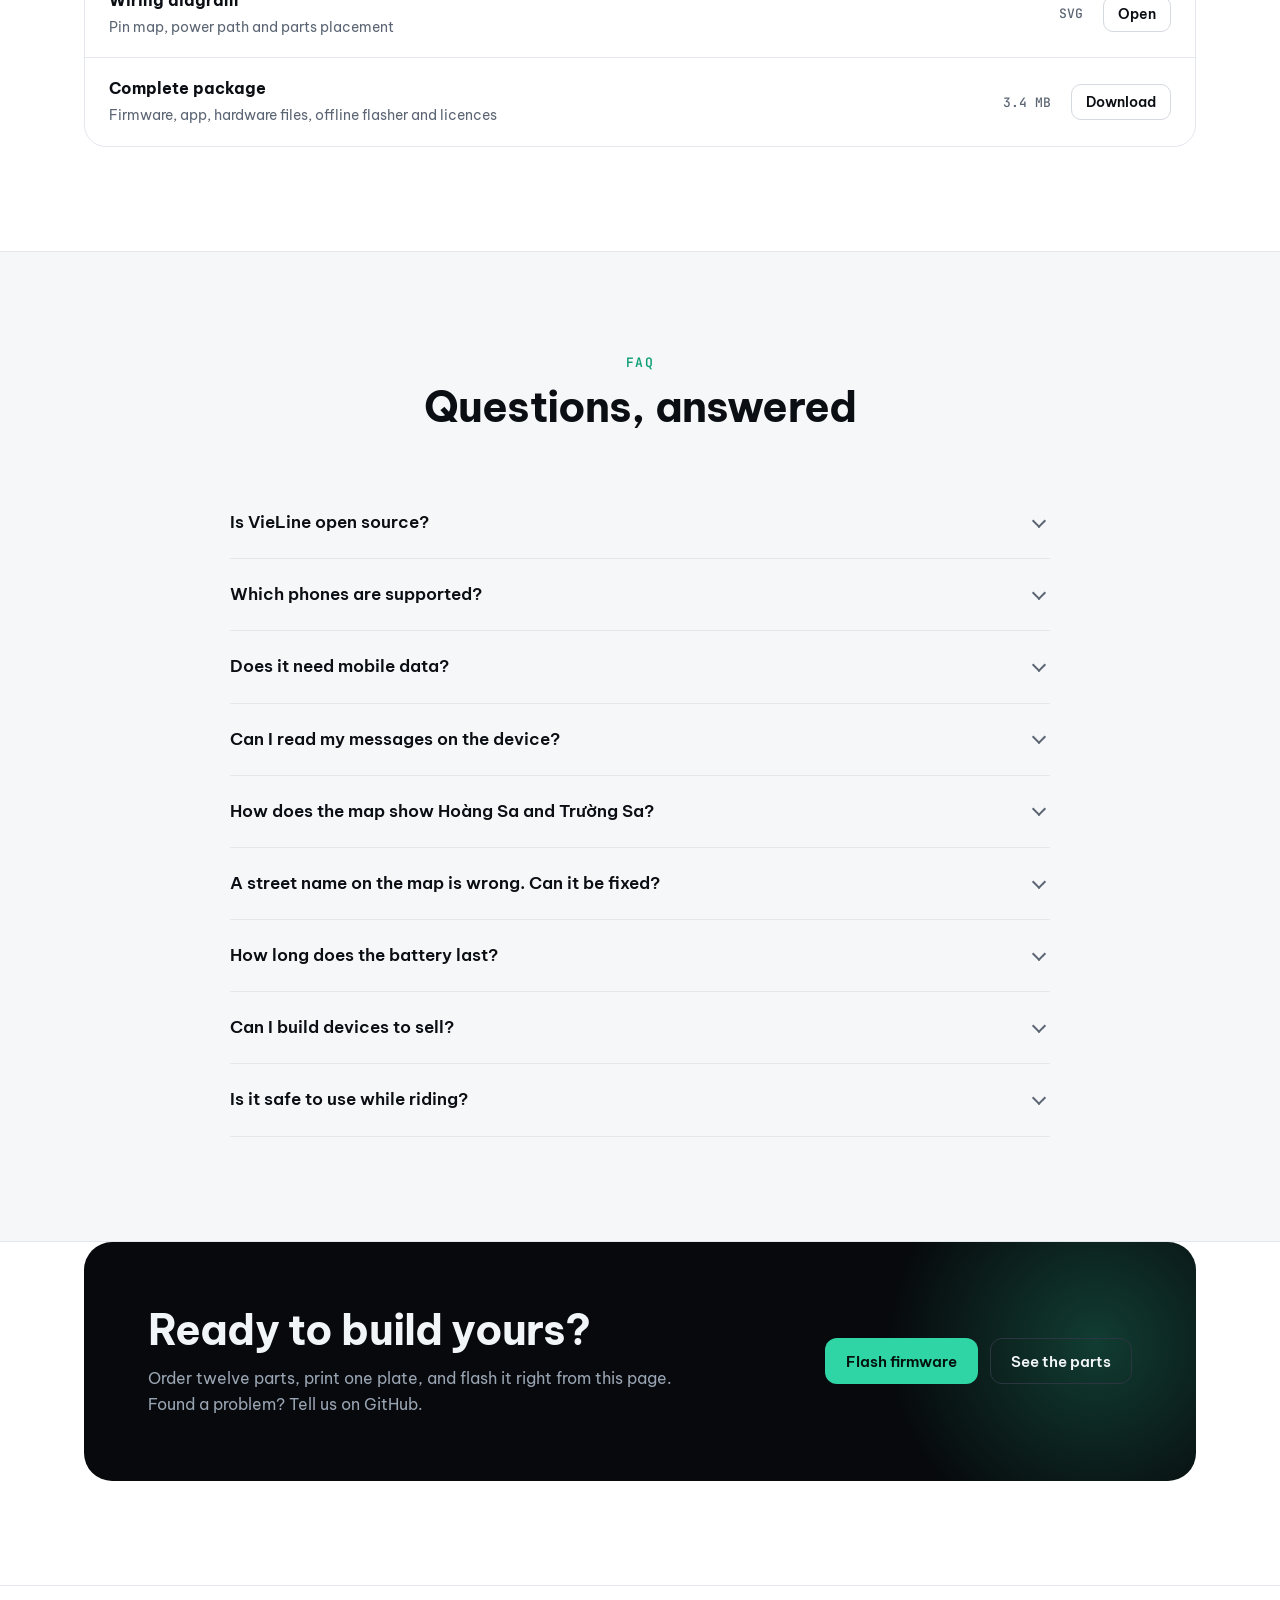
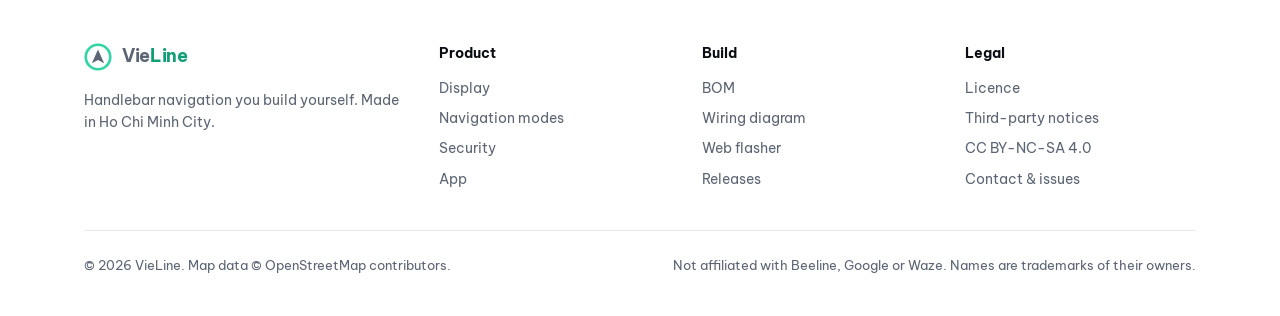
==== commit d3283597: "Site: calls, messages and ride features on the display; privacy and map FAQ" ====
--- a/index.html
+++ b/index.html
@@ -153,8 +153,70 @@
   </div>
 </section>
 
+<!-- ================= RIDE FEATURES ================= -->
+<section class="section alt" id="ride">
+  <div class="wrap">
+    <div class="head center reveal">
+      <div class="eyebrow"><span data-l="en">New on the display</span><span data-l="vi">Mới trên màn hình</span></div>
+      <h2><span data-l="en">Everything you need. Nothing you don&rsquo;t.</span><span data-l="vi">Đủ những gì cần. Không gì thừa.</span></h2>
+      <p class="lede"><span data-l="en">Calls, messages, the turn after next and your arrival time, laid out for a 3 cm screen you read in under a second. Images are real 240 × 240 frames rendered by the device firmware.</span>
+        <span data-l="vi">Cuộc gọi, tin nhắn, chỗ rẽ kế tiếp và giờ tới, sắp xếp cho màn 3 cm đọc trong chưa tới một giây. Ảnh là khung hình 240 × 240 thật do firmware thiết bị vẽ.</span></p>
+    </div>
+    <div class="grid g4">
+      <article class="card feat reveal">
+        <img class="sim-shot" src="assets/img/sim/06_cuoc_goi_den.webp" width="240" height="240" loading="lazy" alt="Incoming call screen">
+        <h3><span data-l="en">Calls, without the distraction</span><span data-l="vi">Cuộc gọi, không làm phân tâm</span></h3>
+        <p><span data-l="en">See who is calling at a glance. If a turn is coming up, the device still tells you what to do next.</span>
+          <span data-l="vi">Liếc là biết ai gọi. Nếu sắp tới chỗ rẽ, thiết bị vẫn báo bạn phải làm gì tiếp theo.</span></p>
+      </article>
+      <article class="card feat reveal">
+        <img class="sim-shot" src="assets/img/sim/07_tin_nhan_zalo.webp" width="240" height="240" loading="lazy" alt="Message from Zalo">
+        <h3><span data-l="en">Messages: name only</span><span data-l="vi">Tin nhắn: chỉ hiện tên</span></h3>
+        <p><span data-l="en">SMS, Zalo, Messenger, WhatsApp, Telegram and Viber. Only the sender&rsquo;s name reaches the device, never the message itself.</span>
+          <span data-l="vi">SMS, Zalo, Messenger, WhatsApp, Telegram, Viber. Thiết bị chỉ nhận tên người nhắn, không bao giờ nhận nội dung tin.</span></p>
+      </article>
+      <article class="card feat reveal">
+        <img class="sim-shot" src="assets/img/sim/08_tin_nhan_gan_cho_re.webp" width="240" height="240" loading="lazy" alt="Message shown as one line near a turn">
+        <h3><span data-l="en">Directions come first</span><span data-l="vi">Chỉ dẫn luôn được ưu tiên</span></h3>
+        <p><span data-l="en">Within 250 m of a turn, or with an alert ahead, notifications shrink to a single line and never cover the arrow. One press of the button dismisses them.</span>
+          <span data-l="vi">Còn dưới 250 m tới chỗ rẽ, hoặc đang có cảnh báo, thông báo thu gọn còn một dòng, không che mũi tên. Bấm nút một lần để tắt.</span></p>
+      </article>
+      <article class="card feat reveal">
+        <img class="sim-shot" src="assets/img/sim/04_re_roi_re_tiep.webp" width="240" height="240" loading="lazy" alt="Then turn right preview">
+        <h3><span data-l="en">Know the turn after next</span><span data-l="vi">Biết trước chỗ rẽ kế tiếp</span></h3>
+        <p><span data-l="en">When two turns come close together, the device shows &ldquo;THEN TURN RIGHT&rdquo; so you can pick your lane early.</span>
+          <span data-l="vi">Khi hai chỗ rẽ sát nhau, thiết bị báo &ldquo;RỒI RẼ PHẢI&rdquo; để bạn chọn làn từ sớm.</span></p>
+      </article>
+      <article class="card feat reveal">
+        <img class="sim-shot" src="assets/img/sim/05_vuot_toc_do.webp" width="240" height="240" loading="lazy" alt="Over the speed limit">
+        <h3><span data-l="en">Speed limit on every screen</span><span data-l="vi">Báo vượt tốc độ trên mọi màn</span></h3>
+        <p><span data-l="en">Go over the posted limit and every navigation screen warns you in red, not just the speed screen.</span>
+          <span data-l="vi">Chạy quá giới hạn thì mọi màn dẫn đường đều báo đỏ, không riêng màn tốc độ.</span></p>
+      </article>
+      <article class="card feat reveal">
+        <img class="sim-shot" src="assets/img/sim/03_re_gio_toi.webp" width="240" height="240" loading="lazy" alt="Remaining distance and arrival time">
+        <h3><span data-l="en">Arrival time at a glance</span><span data-l="vi">Giờ tới trong một cái liếc</span></h3>
+        <p><span data-l="en">Every few seconds the street name makes way for the distance left and your arrival time.</span>
+          <span data-l="vi">Cứ vài giây, tên đường nhường chỗ cho quãng còn lại và giờ tới nơi.</span></p>
+      </article>
+      <article class="card feat reveal">
+        <img class="sim-shot" src="assets/img/sim/01_cho_dong_ho.webp" width="240" height="240" loading="lazy" alt="Clock and battery ring">
+        <h3><span data-l="en">A clock when you are parked</span><span data-l="vi">Đồng hồ lúc dừng xe</span></h3>
+        <p><span data-l="en">Connected but not navigating: a large clock synced from your phone, with the ring showing battery level.</span>
+          <span data-l="vi">Đã kết nối mà chưa dẫn đường: đồng hồ lớn lấy giờ từ điện thoại, vòng viền báo mức pin.</span></p>
+      </article>
+      <article class="card feat reveal">
+        <img class="sim-shot" src="assets/img/sim/12_la_ban_gio_toi.webp" width="240" height="240" loading="lazy" alt="Compass with arrival time">
+        <h3><span data-l="en">Compass that follows the route</span><span data-l="vi">La bàn bám theo tuyến</span></h3>
+        <p><span data-l="en">The arrow leans into each turn before you reach it, then points straight at the destination for the last 100 m.</span>
+          <span data-l="vi">Mũi tên nghiêng dần về chỗ rẽ trước khi tới, rồi chỉ thẳng về đích ở 100 m cuối.</span></p>
+      </article>
+    </div>
+  </div>
+</section>
+
 <!-- ================= MODES ================= -->
-<section class="section alt" id="modes">
+<section class="section" id="modes">
   <div class="wrap">
     <div class="head center reveal">
       <div class="eyebrow"><span data-l="en">Navigation</span><span data-l="vi">Dẫn đường</span></div>
@@ -196,7 +258,7 @@
 </section>
 
 <!-- ================= HOW IT WORKS ================= -->
-<section class="section" id="how">
+<section class="section alt" id="how">
   <div class="wrap">
     <div class="head reveal">
       <div class="eyebrow"><span data-l="en">How it works</span><span data-l="vi">Cách hoạt động</span></div>
@@ -259,7 +321,7 @@
 </section>
 
 <!-- ================= SECURITY ================= -->
-<section class="section alt" id="security">
+<section class="section" id="security">
   <div class="wrap">
     <div class="head center reveal">
       <div class="eyebrow"><span data-l="en">Security &amp; privacy</span><span data-l="vi">Bảo mật &amp; riêng tư</span></div>
@@ -281,15 +343,15 @@
       <article class="card reveal">
         <div class="ico"><svg viewBox="0 0 24 24" fill="none" stroke="currentColor" stroke-width="2" stroke-linecap="round" stroke-linejoin="round"><rect x="4" y="10" width="16" height="11" rx="2"/><path d="M8 10V7a4 4 0 0 1 8 0v3"/></svg></div>
         <h3><span data-l="en">No account, no tracking</span><span data-l="vi">Không tài khoản, không theo dõi</span></h3>
-        <p><span data-l="en">There are no VieLine servers and no analytics. Search and routing go straight to public OpenStreetMap services over HTTPS.</span>
-          <span data-l="vi">Không có máy chủ VieLine, không thu thập số liệu. Tìm kiếm và tìm đường gửi thẳng tới dịch vụ OpenStreetMap công khai qua HTTPS.</span></p>
+        <p><span data-l="en">No sign-up and no analytics. The VieLine data server only answers signed requests for nearby places and alerts, and keeps nothing but rate-limit counters. Notifications on the device carry a name, never a message.</span>
+          <span data-l="vi">Không đăng ký, không thu thập số liệu. Máy chủ dữ liệu VieLine chỉ trả lời yêu cầu có chữ ký, về địa điểm và cảnh báo quanh bạn, và chỉ lưu bộ đếm giới hạn truy cập. Thông báo trên thiết bị chỉ có tên, không có nội dung tin.</span></p>
       </article>
     </div>
   </div>
 </section>
 
 <!-- ================= HARDWARE ================= -->
-<section class="section" id="hardware">
+<section class="section alt" id="hardware">
   <div class="wrap">
     <div class="head reveal">
       <div class="eyebrow"><span data-l="en">Hardware v0.8</span><span data-l="vi">Phần cứng v0.8</span></div>
@@ -349,7 +411,7 @@
 </section>
 
 <!-- ================= APP ================= -->
-<section class="section alt" id="app">
+<section class="section" id="app">
   <div class="wrap">
     <div class="head center reveal">
       <div class="eyebrow">Android app</div>
@@ -379,7 +441,7 @@
 </section>
 
 <!-- ================= GET STARTED ================= -->
-<section class="section" id="start">
+<section class="section alt" id="start">
   <div class="wrap">
     <div class="head reveal">
       <div class="eyebrow"><span data-l="en">Get started</span><span data-l="vi">Bắt đầu</span></div>
@@ -415,7 +477,7 @@
 </section>
 
 <!-- ================= DOWNLOADS ================= -->
-<section class="section alt" id="downloads">
+<section class="section" id="downloads">
   <div class="wrap">
     <div class="head reveal">
       <div class="eyebrow"><span data-l="en">Downloads</span><span data-l="vi">Tải về</span></div>
@@ -439,7 +501,7 @@
 </section>
 
 <!-- ================= FAQ ================= -->
-<section class="section" id="faq">
+<section class="section alt" id="faq">
   <div class="wrap">
     <div class="head center reveal">
       <div class="eyebrow">FAQ</div>
@@ -455,6 +517,12 @@
       <details><summary><span data-l="en">Does it need mobile data?</span><span data-l="vi">Có cần mạng di động không?</span></summary>
         <p><span data-l="en">Search, routing and map tiles need a connection. Compass mode works with GPS only, and Google Maps mode works with whatever Google Maps can do offline.</span>
           <span data-l="vi">Tìm kiếm, tìm đường và tải bản đồ cần mạng. Chế độ la bàn chỉ cần GPS, còn chế độ Google Maps chạy được khi Google Maps chạy được, kể cả bản đồ ngoại tuyến.</span></p></details>
+      <details><summary><span data-l="en">Can I read my messages on the device?</span><span data-l="vi">Đọc được nội dung tin nhắn trên thiết bị không?</span></summary>
+        <p><span data-l="en">No, by design. The device shows who called or messaged you, never the text. Reading while riding is dangerous, and your messages never leave your phone. You can turn calls and messages on or off separately in the Device tab.</span>
+          <span data-l="vi">Không, và đó là chủ ý. Thiết bị chỉ hiện ai gọi hoặc nhắn, không hiện nội dung. Đọc tin khi đang chạy xe rất nguy hiểm, và tin nhắn của bạn không rời khỏi điện thoại. Bật hoặc tắt riêng cuộc gọi, tin nhắn trong tab Thiết bị.</span></p></details>
+      <details><summary><span data-l="en">How does the map show Hoàng Sa and Trường Sa?</span><span data-l="vi">Bản đồ thể hiện Hoàng Sa, Trường Sa thế nào?</span></summary>
+        <p><span data-l="en">The base map is standard OpenStreetMap, which has no nine-dash line. Because island names there are community-entered, the app also labels both archipelagos as Vietnamese on every map.</span>
+          <span data-l="vi">Nền bản đồ là OpenStreetMap chuẩn, không có đường lưỡi bò. Vì tên đảo trên đó do cộng đồng nhập, app tự ghi rõ hai quần đảo là của Việt Nam trên mọi bản đồ.</span></p></details>
       <details><summary><span data-l="en">A street name on the map is wrong. Can it be fixed?</span><span data-l="vi">Bản đồ ghi sai tên đường, sửa được không?</span></summary>
         <p><span data-l="en">Map data comes from OpenStreetMap, which anyone can edit. Fix it at openstreetmap.org and the change reaches search and routing within days.</span>
           <span data-l="vi">Dữ liệu bản đồ lấy từ OpenStreetMap, ai cũng sửa được. Sửa trên openstreetmap.org, vài ngày sau tìm kiếm và tìm đường sẽ cập nhật.</span></p></details>
--- a/assets/site.css
+++ b/assets/site.css
@@ -267,3 +267,7 @@
   .store-shot { flex: 0 0 58%; scroll-snap-align: center; }
 }
 @media (max-width: 960px) and (min-width: 641px) { .store-shot { flex-basis: 34%; } }
+
+/* màn thiết bị thật (240 × 240) trong thẻ tính năng */
+.card.feat{display:flex;flex-direction:column;align-items:flex-start}
+.sim-shot{width:132px;height:132px;border-radius:50%;margin:2px 0 18px;box-shadow:0 0 0 6px #15191f,0 18px 40px -18px rgba(0,0,0,.8)}
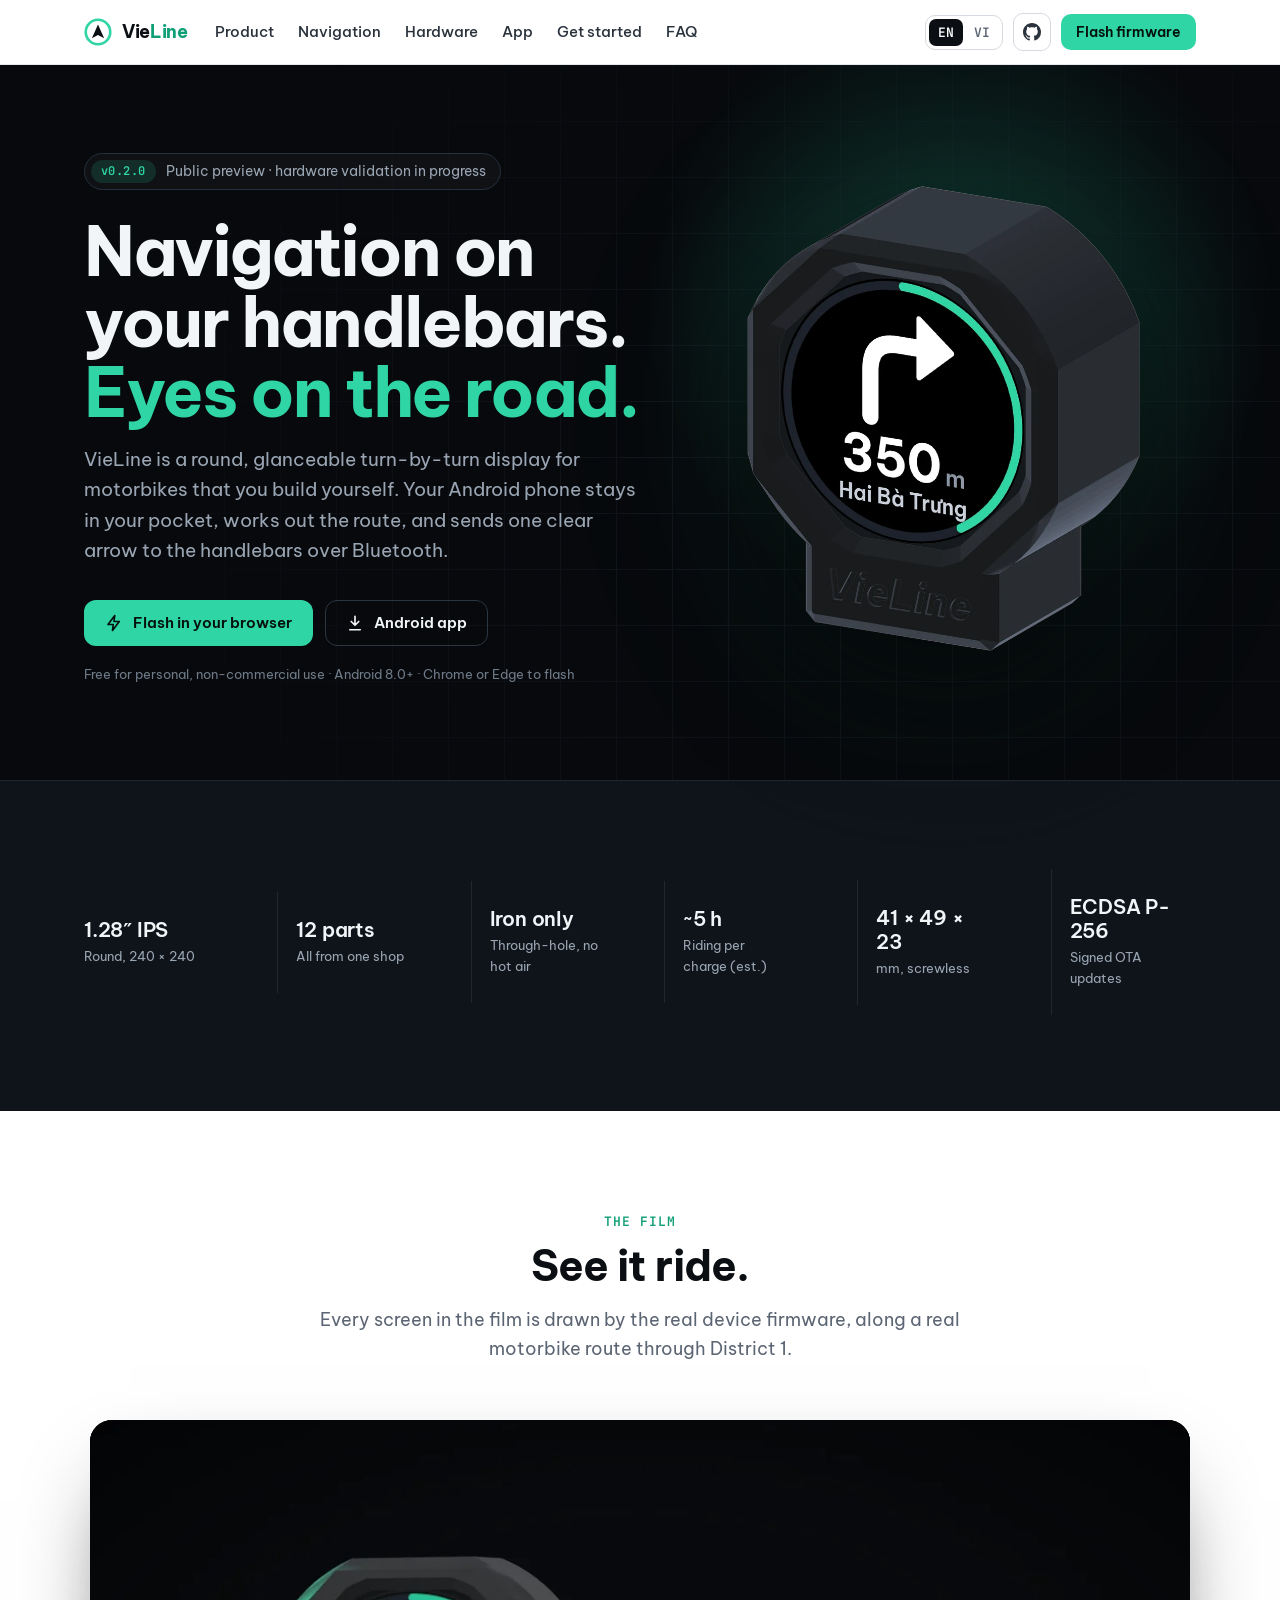
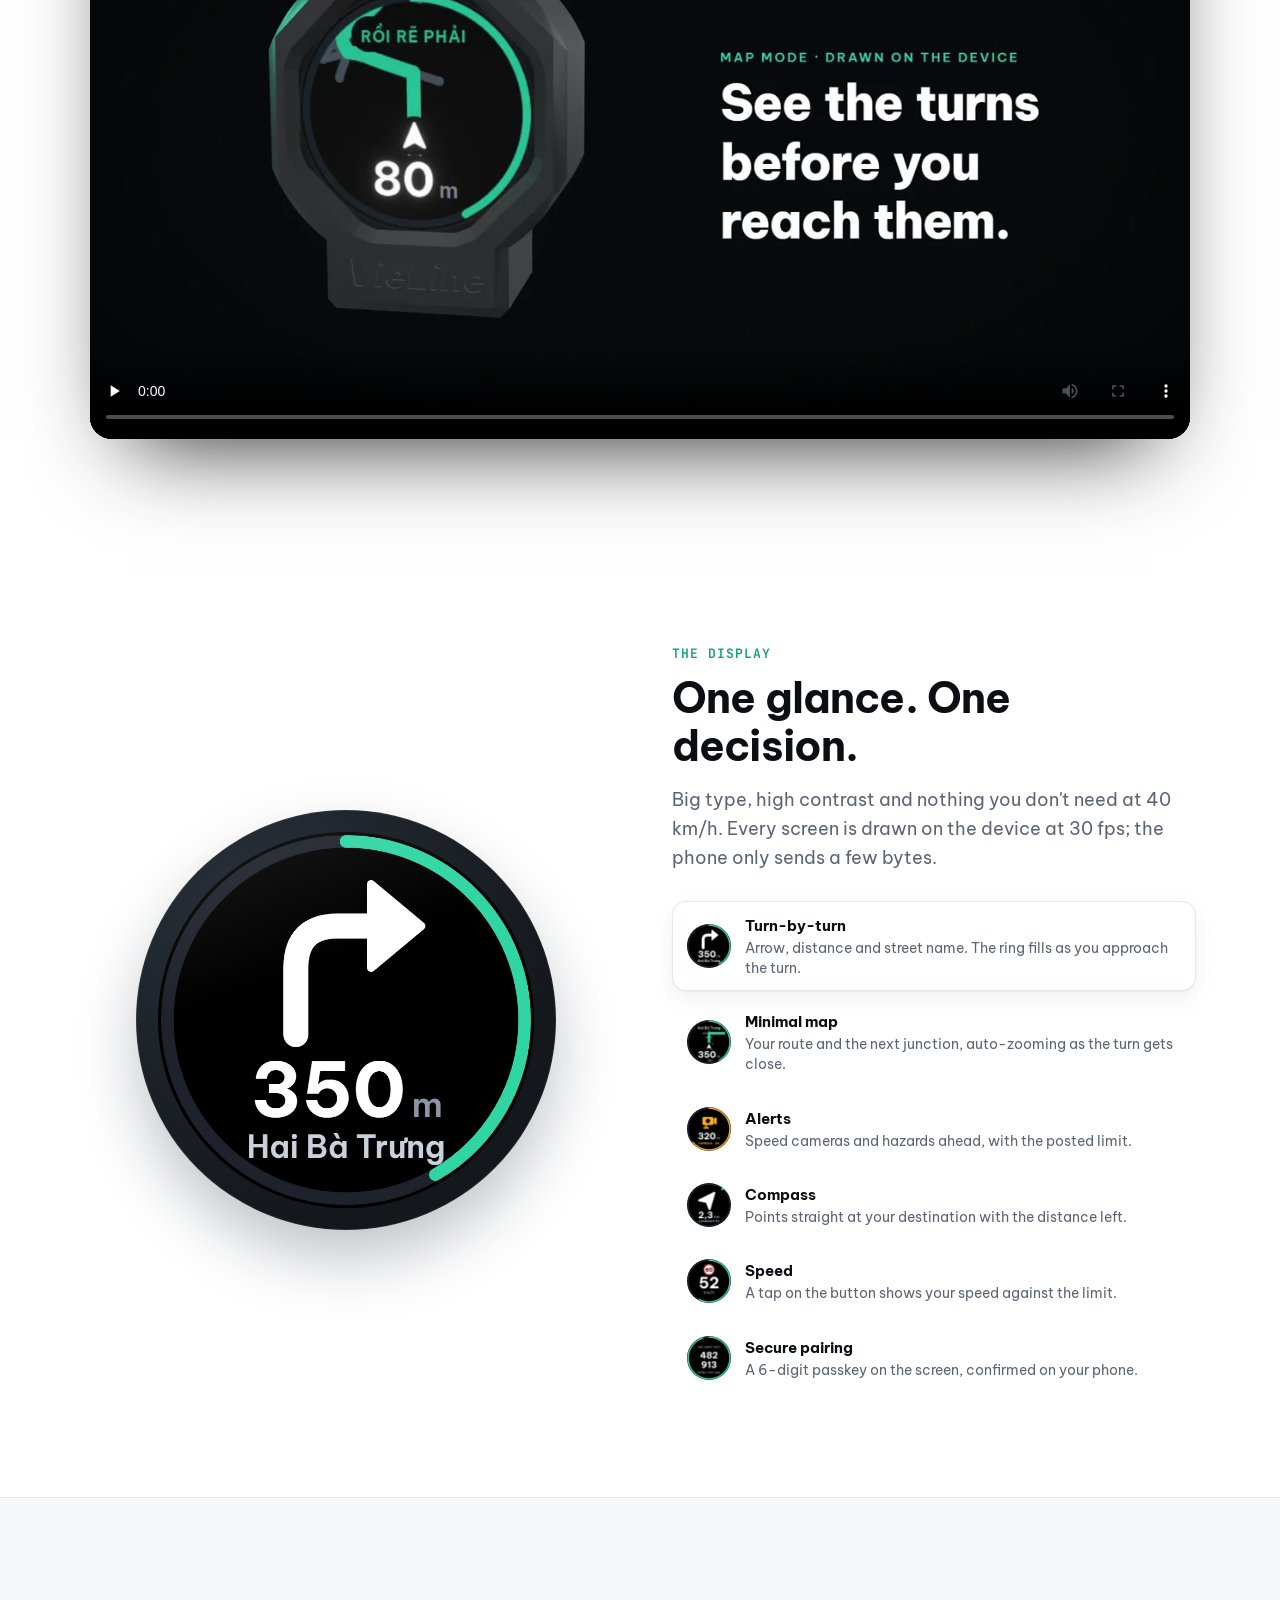
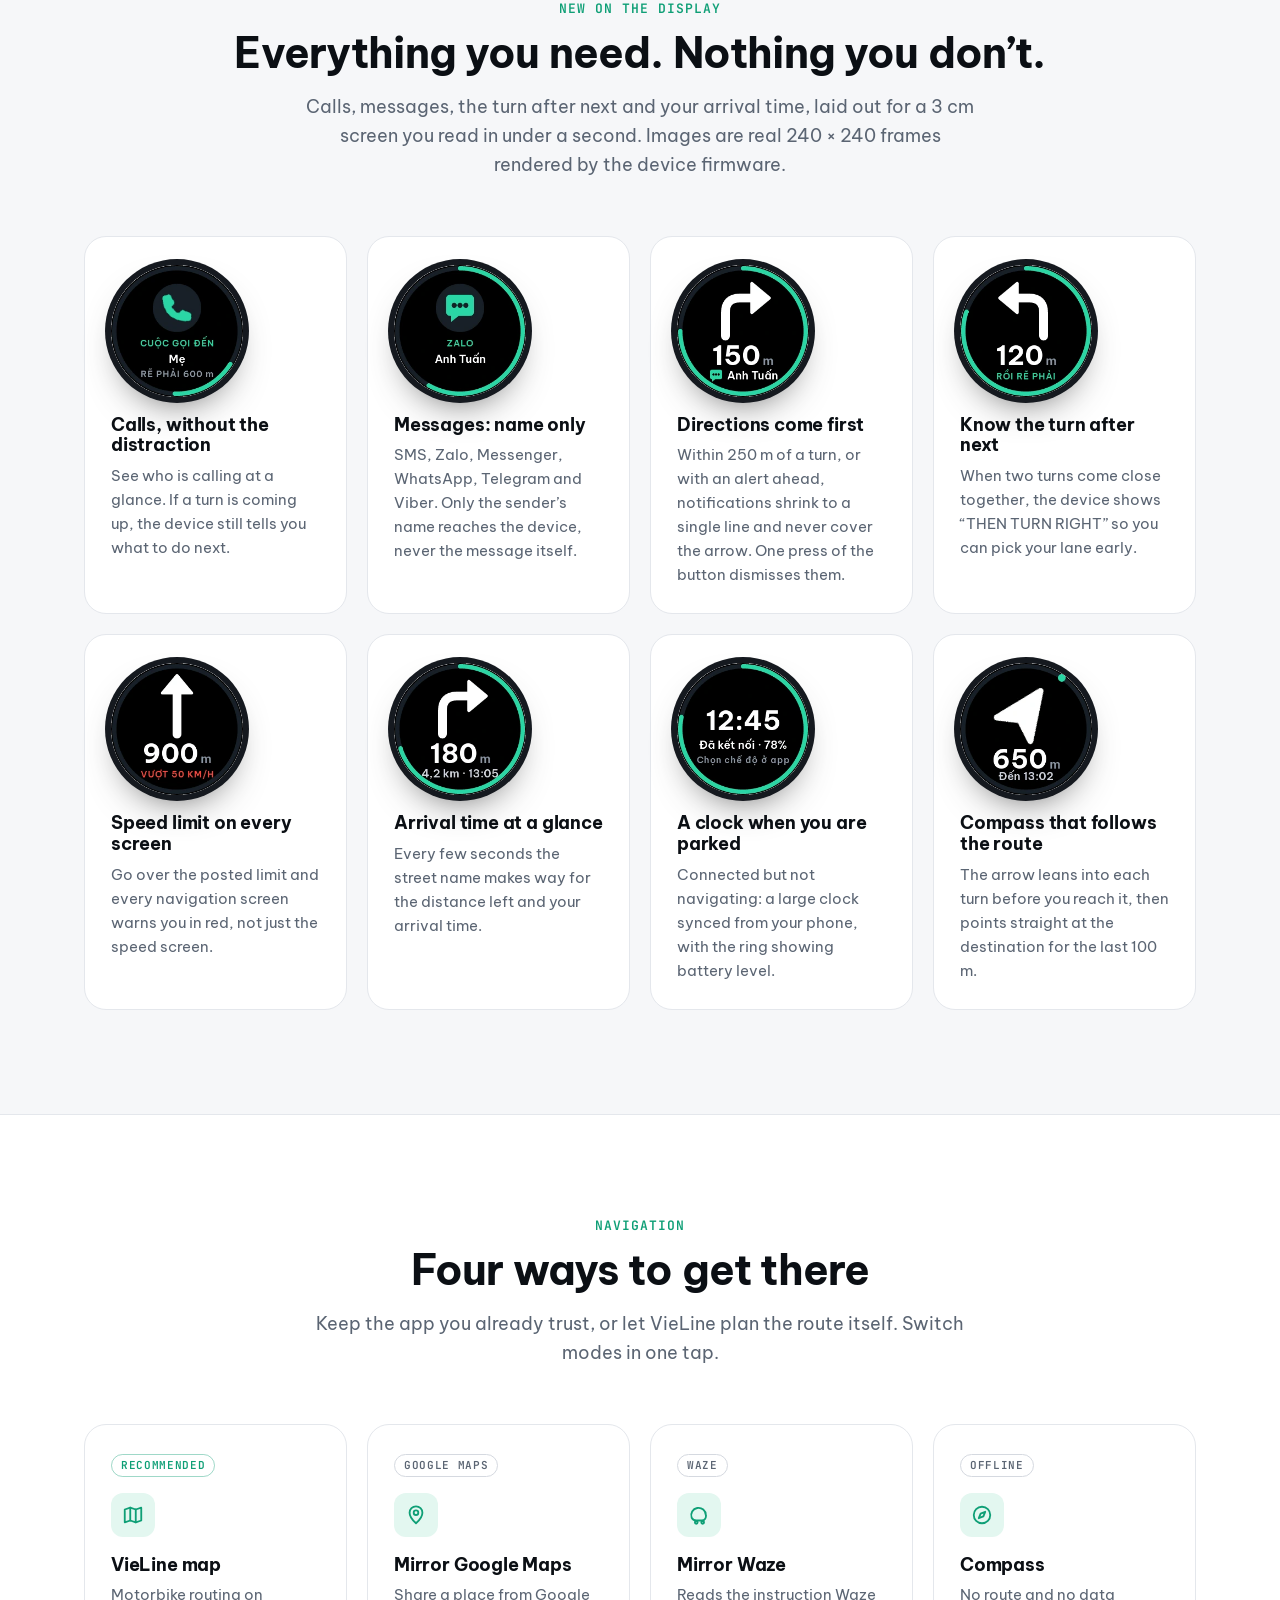
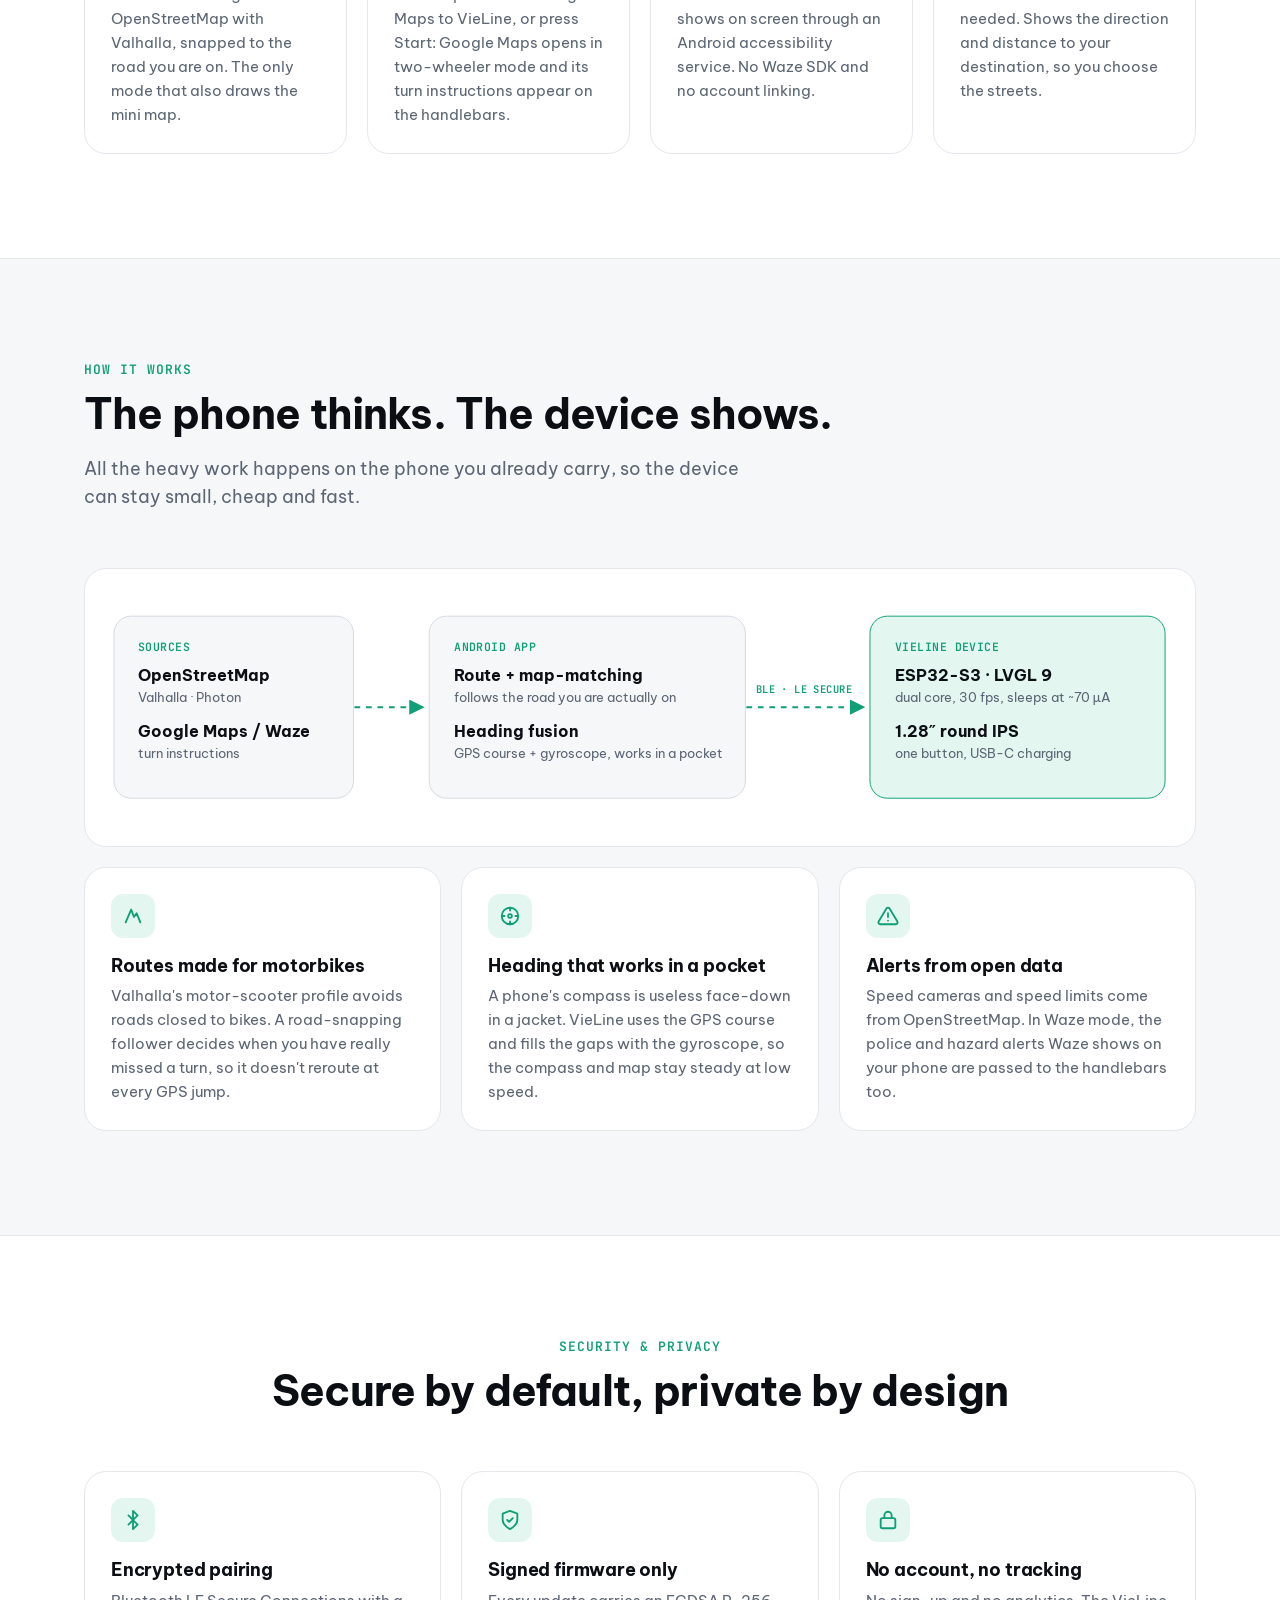
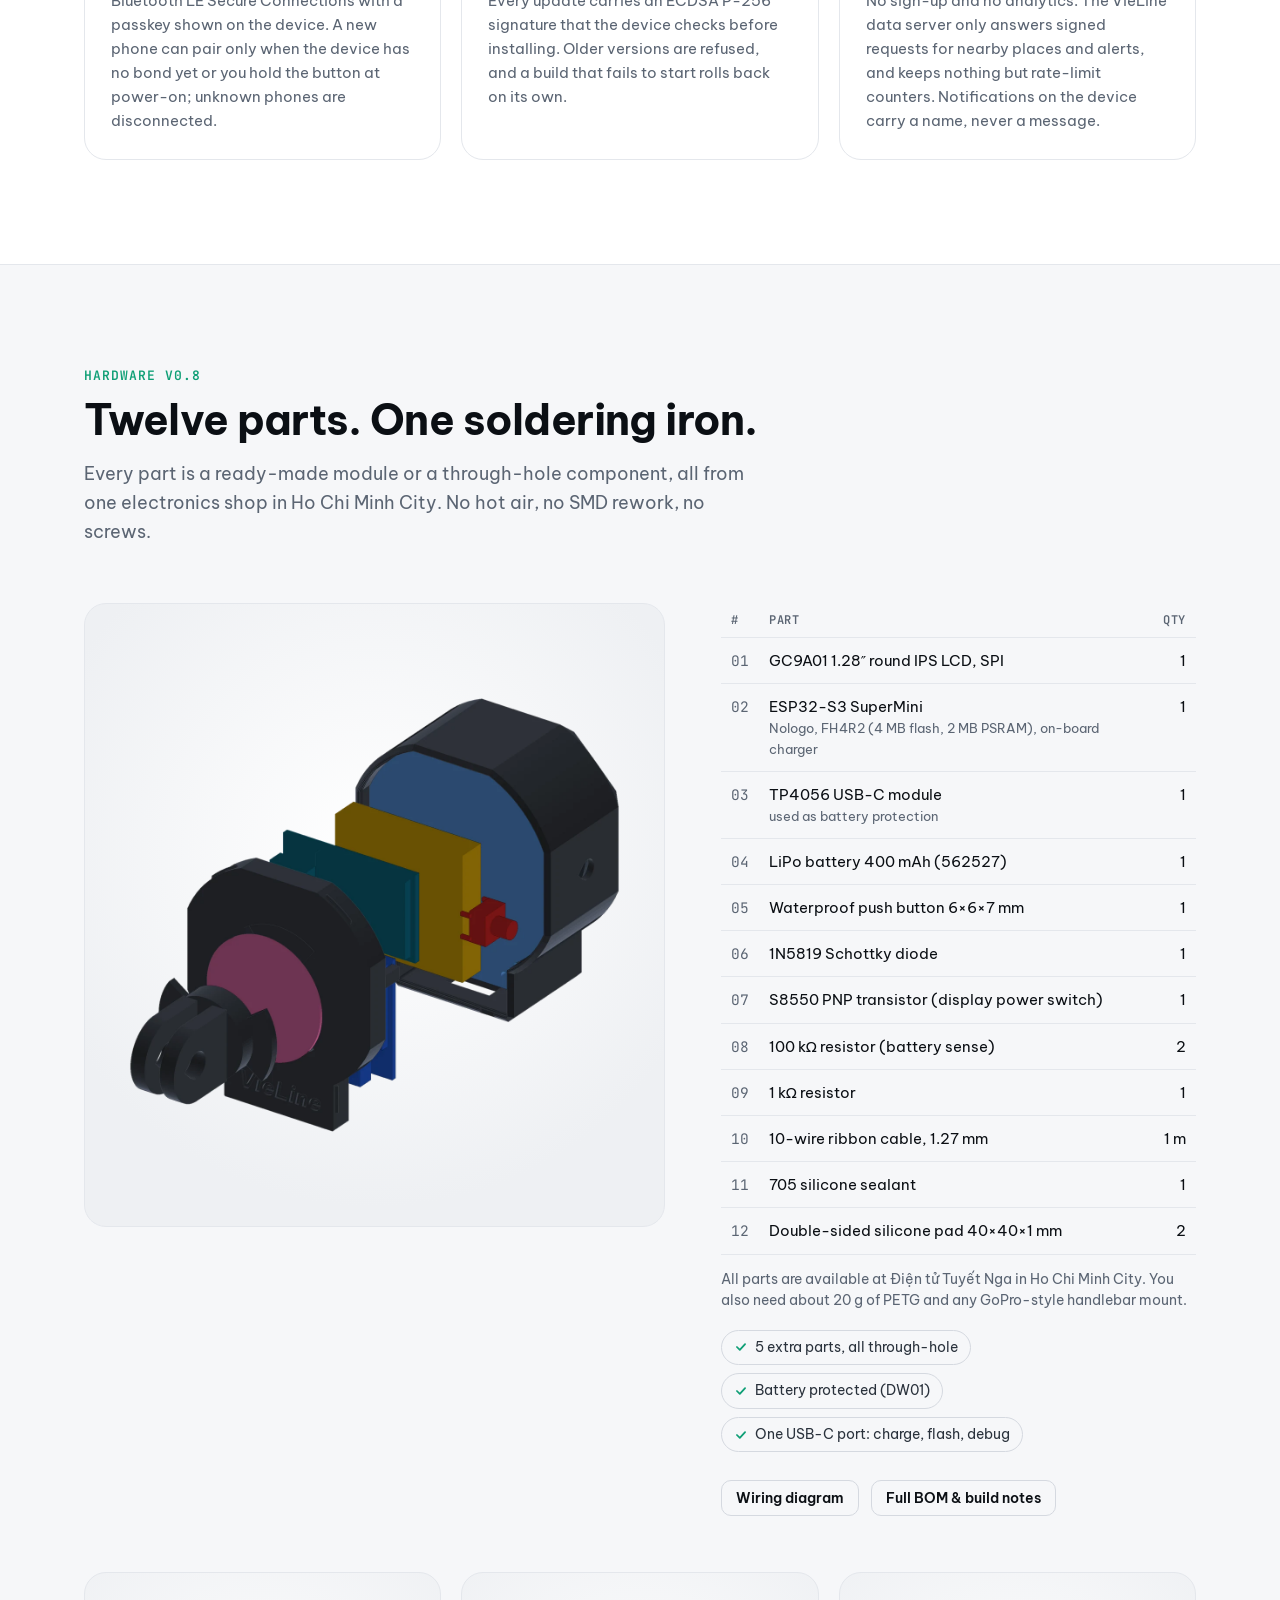
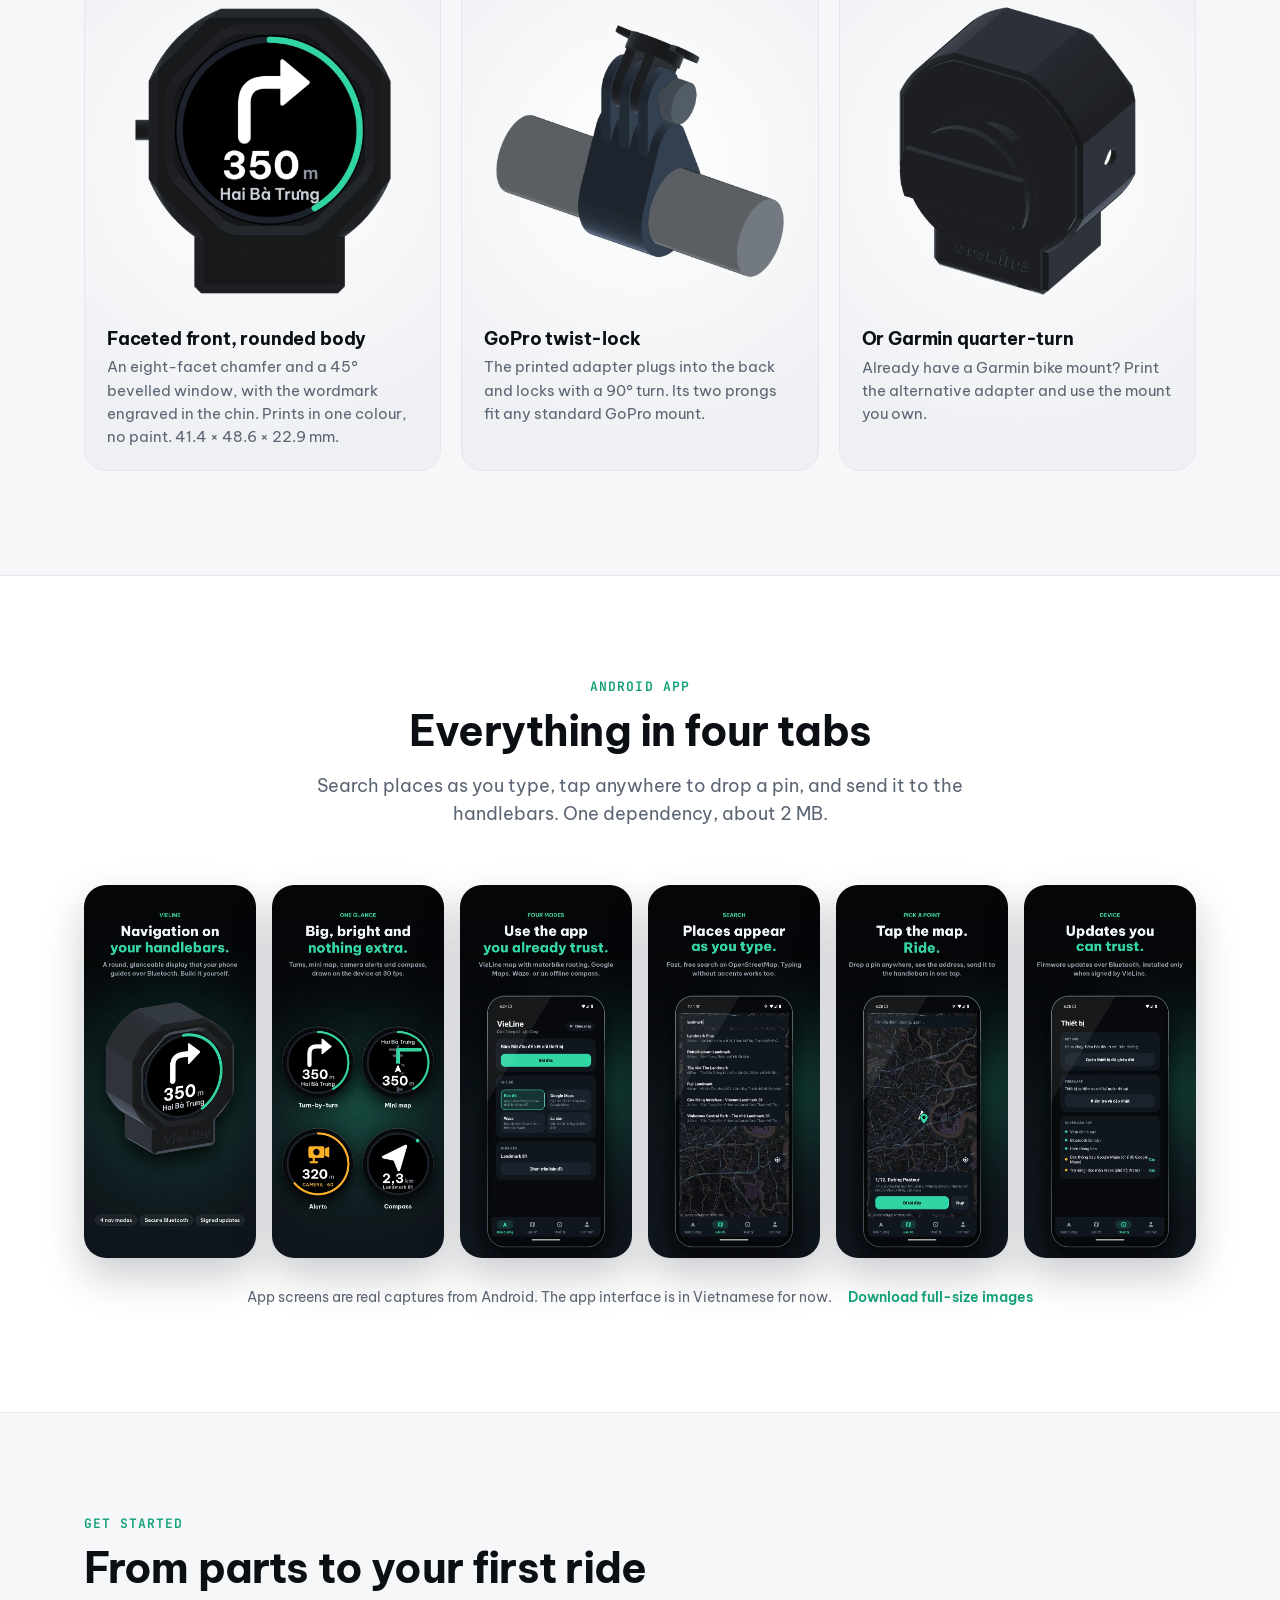
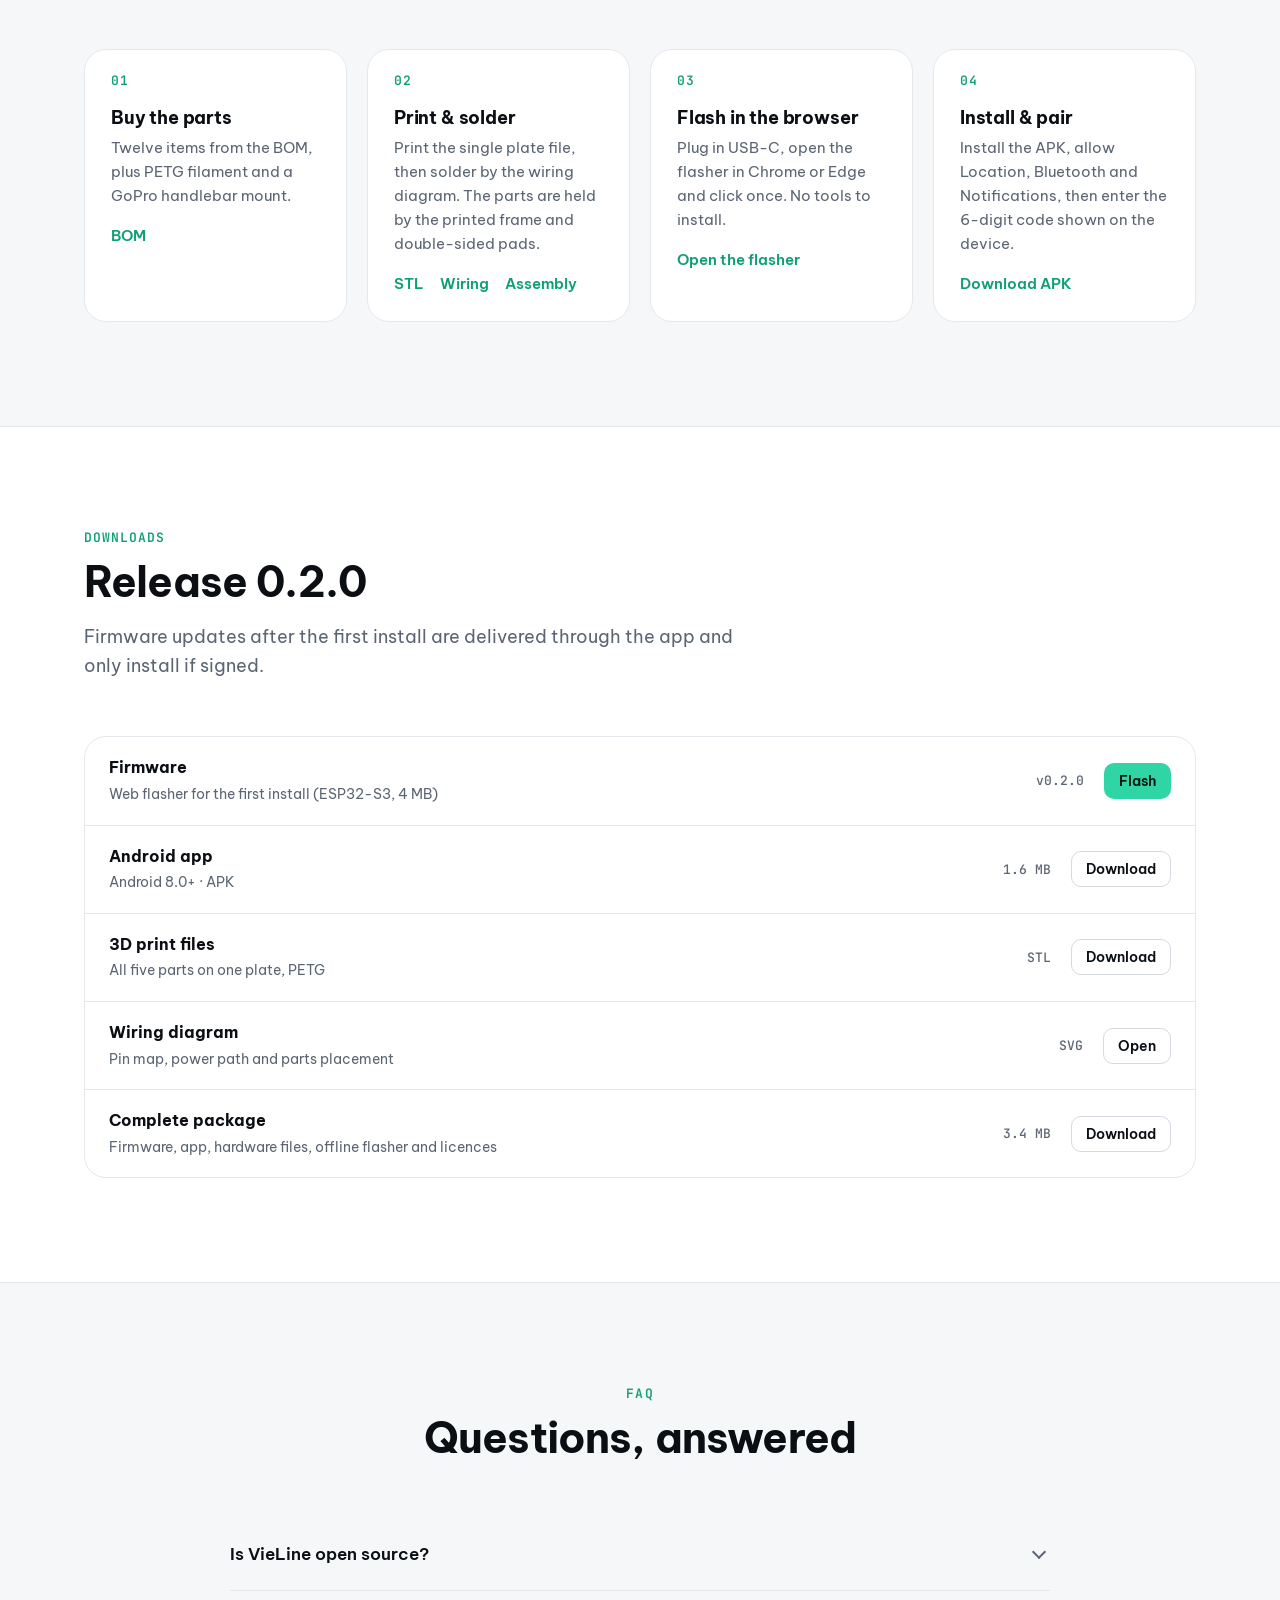
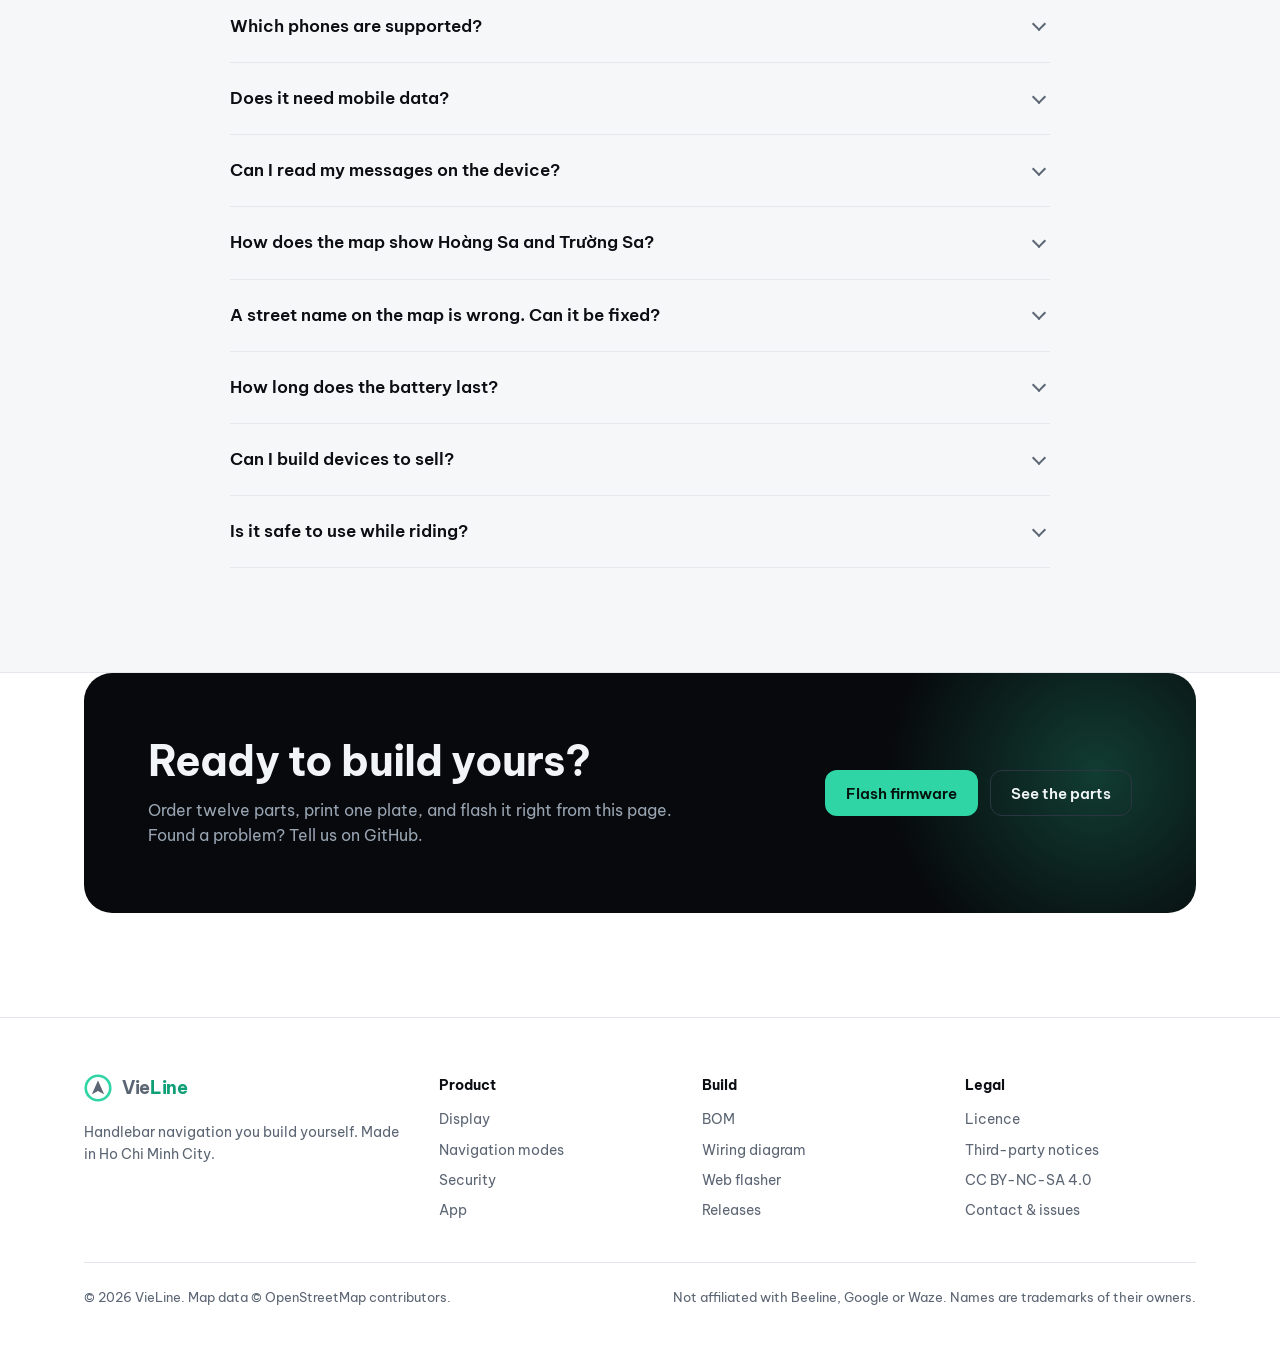
==== commit ea7b8214: "VieLine v0.2.0: calls and messages on the device, clock and arrival time, intro film, fixed mirrored" ====
--- a/index.html
+++ b/index.html
@@ -67,7 +67,7 @@
 <section class="hero">
   <div class="wrap">
     <div>
-      <div class="pill"><b>v0.1.0</b>
+      <div class="pill"><b>v0.2.0</b>
         <span data-l="en">Public preview · hardware validation in progress</span>
         <span data-l="vi">Bản xem trước · đang thử trên phần cứng thật</span>
       </div>
@@ -84,7 +84,7 @@
           <svg viewBox="0 0 24 24" fill="none" stroke="currentColor" stroke-width="2.2" stroke-linecap="round" stroke-linejoin="round" aria-hidden="true"><path d="M13 2 4 14h7l-1 8 9-12h-7z"/></svg>
           <span data-l="en">Flash in your browser</span><span data-l="vi">Nạp firmware trên trình duyệt</span>
         </a>
-        <a class="btn btn-ghost" href="https://github.com/h2n07/VieLine/releases/download/v0.1.0/VieLine-0.1.0.apk">
+        <a class="btn btn-ghost" href="https://github.com/h2n07/VieLine/releases/download/v0.2.0/VieLine-0.2.0.apk">
           <svg viewBox="0 0 24 24" fill="none" stroke="currentColor" stroke-width="2.2" stroke-linecap="round" stroke-linejoin="round" aria-hidden="true"><path d="M12 3v12m0 0-5-5m5 5 5-5M5 21h14"/></svg>
           <span data-l="en">Android app</span><span data-l="vi">Tải app Android</span>
         </a>
@@ -106,6 +106,24 @@
       <div class="stat"><div class="v">~5 h</div><div class="k"><span data-l="en">Riding per charge (est.)</span><span data-l="vi">Mỗi lần sạc (ước tính)</span></div></div>
       <div class="stat"><div class="v">41 × 49 × 23</div><div class="k"><span data-l="en">mm, screwless</span><span data-l="vi">mm, không ốc vít</span></div></div>
       <div class="stat"><div class="v">ECDSA P-256</div><div class="k"><span data-l="en">Signed OTA updates</span><span data-l="vi">Cập nhật OTA có chữ ký</span></div></div>
+    </div>
+  </div>
+</section>
+
+<!-- ================= FILM ================= -->
+<section class="section film" id="film">
+  <div class="wrap">
+    <div class="head center reveal">
+      <div class="eyebrow"><span data-l="en">The film</span><span data-l="vi">Phim giới thiệu</span></div>
+      <h2><span data-l="en">See it ride.</span><span data-l="vi">Xem VieLine chạy.</span></h2>
+      <p class="lede"><span data-l="en">Every screen in the film is drawn by the real device firmware, along a real motorbike route through District 1.</span>
+        <span data-l="vi">Mọi màn hình trong phim do chính firmware thiết bị vẽ, theo một tuyến xe máy thật qua quận 1.</span></p>
+    </div>
+    <div class="film-frame reveal">
+      <video data-l="en" controls playsinline preload="none" poster="assets/video/poster-en.webp" width="1920" height="1080">
+        <source src="assets/video/vieline-en.mp4" type="video/mp4"></video>
+      <video data-l="vi" controls playsinline preload="none" poster="assets/video/poster-vi.webp" width="1920" height="1080">
+        <source src="assets/video/vieline-vi.mp4" type="video/mp4"></video>
     </div>
   </div>
 </section>
@@ -436,7 +454,7 @@
       <a href="assets/img/store/vi-06-device.webp" class="store-shot"><img src="assets/img/store/vi-06-device.webp" width="645" height="1398" loading="lazy" alt="Thiết bị và cập nhật"></a>
     </div>
     <p class="store-note"><span data-l="en">App screens are real captures from Android. The app interface is in Vietnamese for now.</span><span data-l="vi">Màn hình app là ảnh chụp thật trên Android.</span>
-      <a href="https://github.com/h2n07/VieLine/releases/download/v0.1.0/VieLine_0.1.0_images.zip"><span data-l="en">Download full-size images</span><span data-l="vi">Tải ảnh độ phân giải gốc</span></a></p>
+      <a href="https://github.com/h2n07/VieLine/releases/download/v0.2.0/VieLine_0.2.0_images.zip"><span data-l="en">Download full-size images</span><span data-l="vi">Tải ảnh độ phân giải gốc</span></a></p>
   </div>
 </section>
 
@@ -470,7 +488,7 @@
         <h3><span data-l="en">Install &amp; pair</span><span data-l="vi">Cài app &amp; ghép đôi</span></h3>
         <p><span data-l="en">Install the APK, allow Location, Bluetooth and Notifications, then enter the 6-digit code shown on the device.</span>
           <span data-l="vi">Cài APK, cấp quyền Vị trí, Bluetooth và Thông báo, rồi nhập mã 6 số hiện trên thiết bị.</span></p>
-        <div class="links"><a href="https://github.com/h2n07/VieLine/releases/download/v0.1.0/VieLine-0.1.0.apk"><span data-l="en">Download APK</span><span data-l="vi">Tải APK</span></a></div>
+        <div class="links"><a href="https://github.com/h2n07/VieLine/releases/download/v0.2.0/VieLine-0.2.0.apk"><span data-l="en">Download APK</span><span data-l="vi">Tải APK</span></a></div>
       </article>
     </div>
   </div>
@@ -481,21 +499,21 @@
   <div class="wrap">
     <div class="head reveal">
       <div class="eyebrow"><span data-l="en">Downloads</span><span data-l="vi">Tải về</span></div>
-      <h2><span data-l="en">Release 0.1.0</span><span data-l="vi">Phiên bản 0.1.0</span></h2>
+      <h2><span data-l="en">Release 0.2.0</span><span data-l="vi">Phiên bản 0.2.0</span></h2>
       <p class="lede"><span data-l="en">Firmware updates after the first install are delivered through the app and only install if signed.</span>
         <span data-l="vi">Sau lần nạp đầu, firmware được cập nhật qua app và chỉ cài khi có chữ ký hợp lệ.</span></p>
     </div>
     <div class="dl reveal">
       <div class="dl-row"><div><b><span data-l="en">Firmware</span><span data-l="vi">Firmware</span></b><span><span data-l="en">Web flasher for the first install (ESP32-S3, 4 MB)</span><span data-l="vi">Trang nạp cho lần cài đầu (ESP32-S3, 4 MB)</span></span></div>
-        <span class="meta">v0.1.0</span><a class="btn btn-primary btn-sm" href="flash/"><span data-l="en">Flash</span><span data-l="vi">Nạp</span></a></div>
+        <span class="meta">v0.2.0</span><a class="btn btn-primary btn-sm" href="flash/"><span data-l="en">Flash</span><span data-l="vi">Nạp</span></a></div>
       <div class="dl-row"><div><b><span data-l="en">Android app</span><span data-l="vi">App Android</span></b><span>Android 8.0+ · APK</span></div>
-        <span class="meta">2.1 MB</span><a class="btn btn-ghost btn-sm" href="https://github.com/h2n07/VieLine/releases/download/v0.1.0/VieLine-0.1.0.apk"><span data-l="en">Download</span><span data-l="vi">Tải</span></a></div>
+        <span class="meta">1.6 MB</span><a class="btn btn-ghost btn-sm" href="https://github.com/h2n07/VieLine/releases/download/v0.2.0/VieLine-0.2.0.apk"><span data-l="en">Download</span><span data-l="vi">Tải</span></a></div>
       <div class="dl-row"><div><b><span data-l="en">3D print files</span><span data-l="vi">File in 3D</span></b><span><span data-l="en">All five parts on one plate, PETG</span><span data-l="vi">Cả 5 chi tiết trên một bàn in, PETG</span></span></div>
         <span class="meta">STL</span><a class="btn btn-ghost btn-sm" href="hardware/enclosure/stl/vieline_v0.8_ban_in_day_du.stl" download><span data-l="en">Download</span><span data-l="vi">Tải</span></a></div>
       <div class="dl-row"><div><b><span data-l="en">Wiring diagram</span><span data-l="vi">Sơ đồ đấu nối</span></b><span><span data-l="en">Pin map, power path and parts placement</span><span data-l="vi">Bảng chân, đường nguồn và vị trí linh kiện</span></span></div>
         <span class="meta">SVG</span><a class="btn btn-ghost btn-sm" href="hardware/wiring.svg"><span data-l="en">Open</span><span data-l="vi">Mở</span></a></div>
       <div class="dl-row"><div><b><span data-l="en">Complete package</span><span data-l="vi">Gói đầy đủ</span></b><span><span data-l="en">Firmware, app, hardware files, offline flasher and licences</span><span data-l="vi">Firmware, app, phần cứng, trang nạp ngoại tuyến và giấy phép</span></span></div>
-        <span class="meta">3.4 MB</span><a class="btn btn-ghost btn-sm" href="https://github.com/h2n07/VieLine/releases/download/v0.1.0/VieLine_0.1.0.zip"><span data-l="en">Download</span><span data-l="vi">Tải</span></a></div>
+        <span class="meta">3.4 MB</span><a class="btn btn-ghost btn-sm" href="https://github.com/h2n07/VieLine/releases/download/v0.2.0/VieLine_0.2.0.zip"><span data-l="en">Download</span><span data-l="vi">Tải</span></a></div>
     </div>
   </div>
 </section>
--- a/assets/site.css
+++ b/assets/site.css
@@ -271,3 +271,8 @@
 /* màn thiết bị thật (240 × 240) trong thẻ tính năng */
 .card.feat{display:flex;flex-direction:column;align-items:flex-start}
 .sim-shot{width:132px;height:132px;border-radius:50%;margin:2px 0 18px;box-shadow:0 0 0 6px #15191f,0 18px 40px -18px rgba(0,0,0,.8)}
+
+/* phim giới thiệu */
+.film-frame{max-width:1100px;margin:0 auto;border-radius:22px;overflow:hidden;background:#000;
+  box-shadow:0 0 0 1px rgba(255,255,255,.06),0 40px 90px -40px rgba(0,0,0,.9)}
+.film-frame video{display:block;width:100%;height:auto;aspect-ratio:16/9;background:#000}
